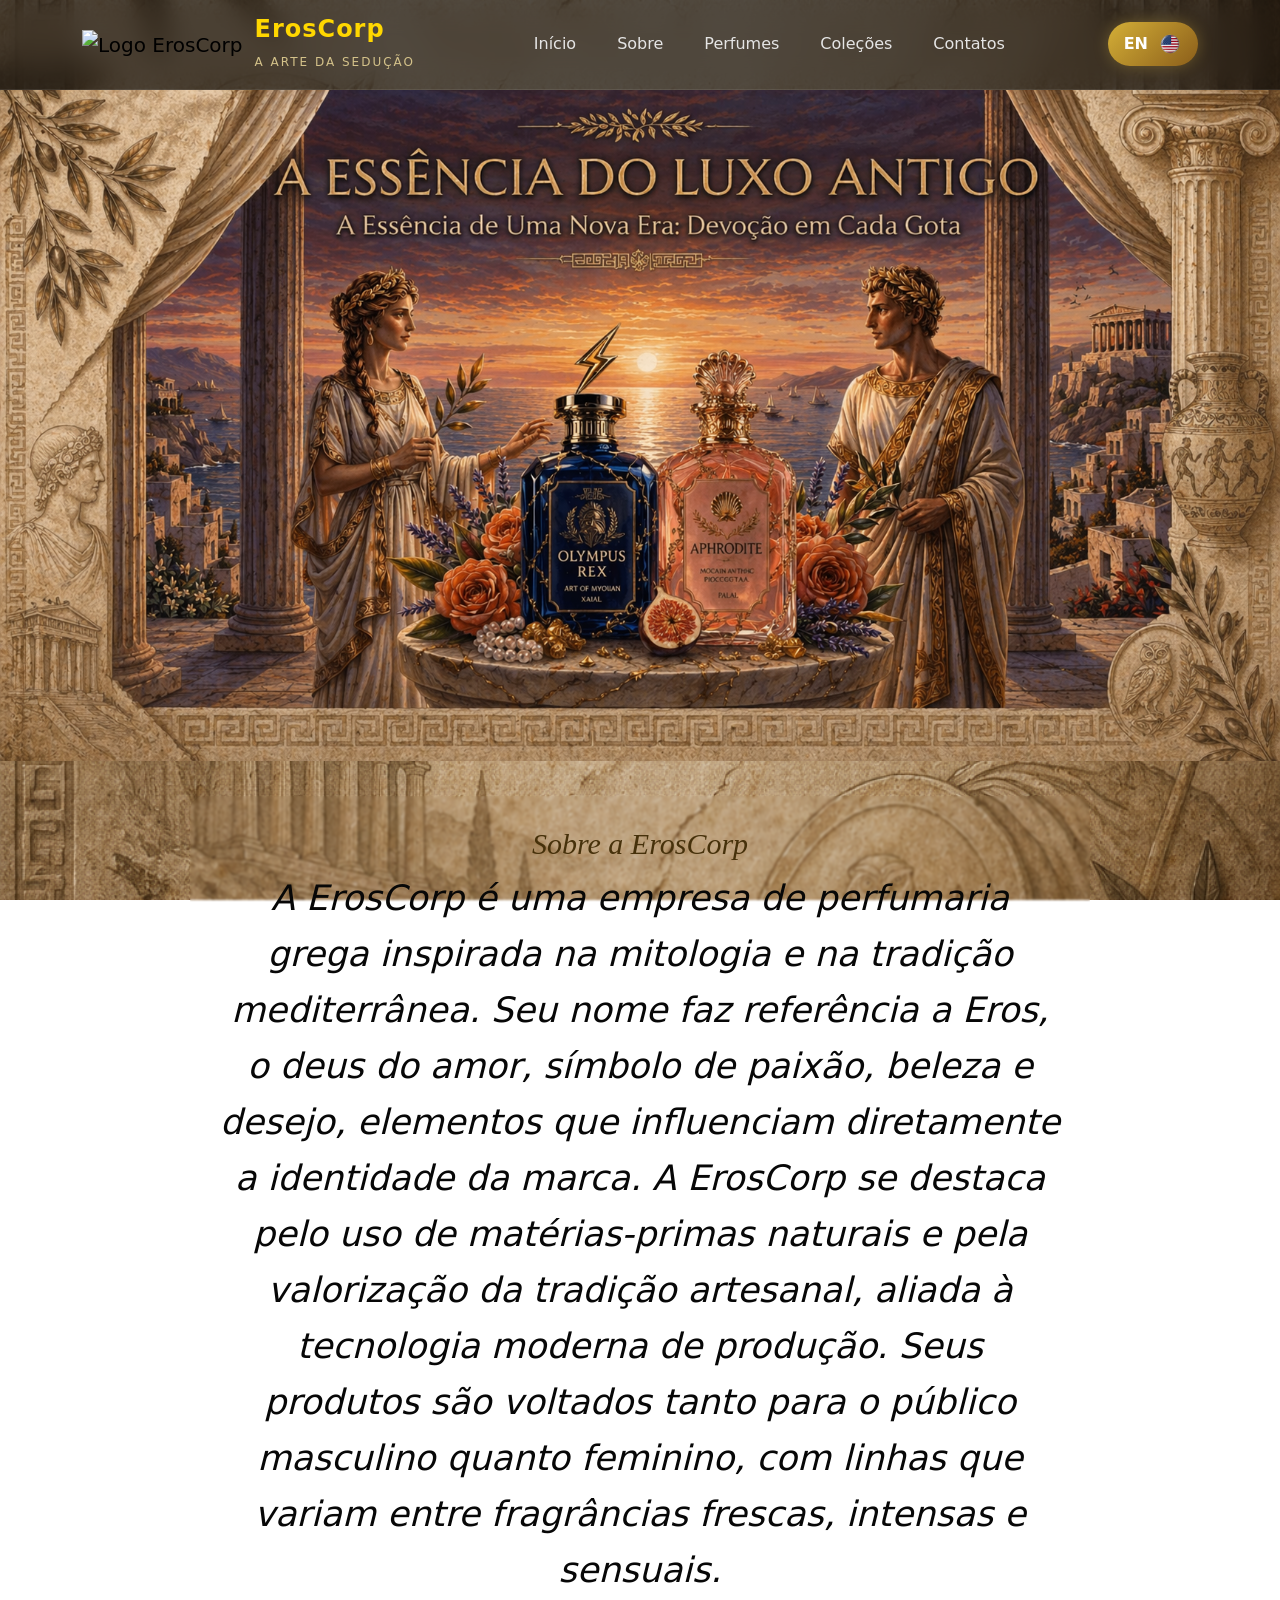
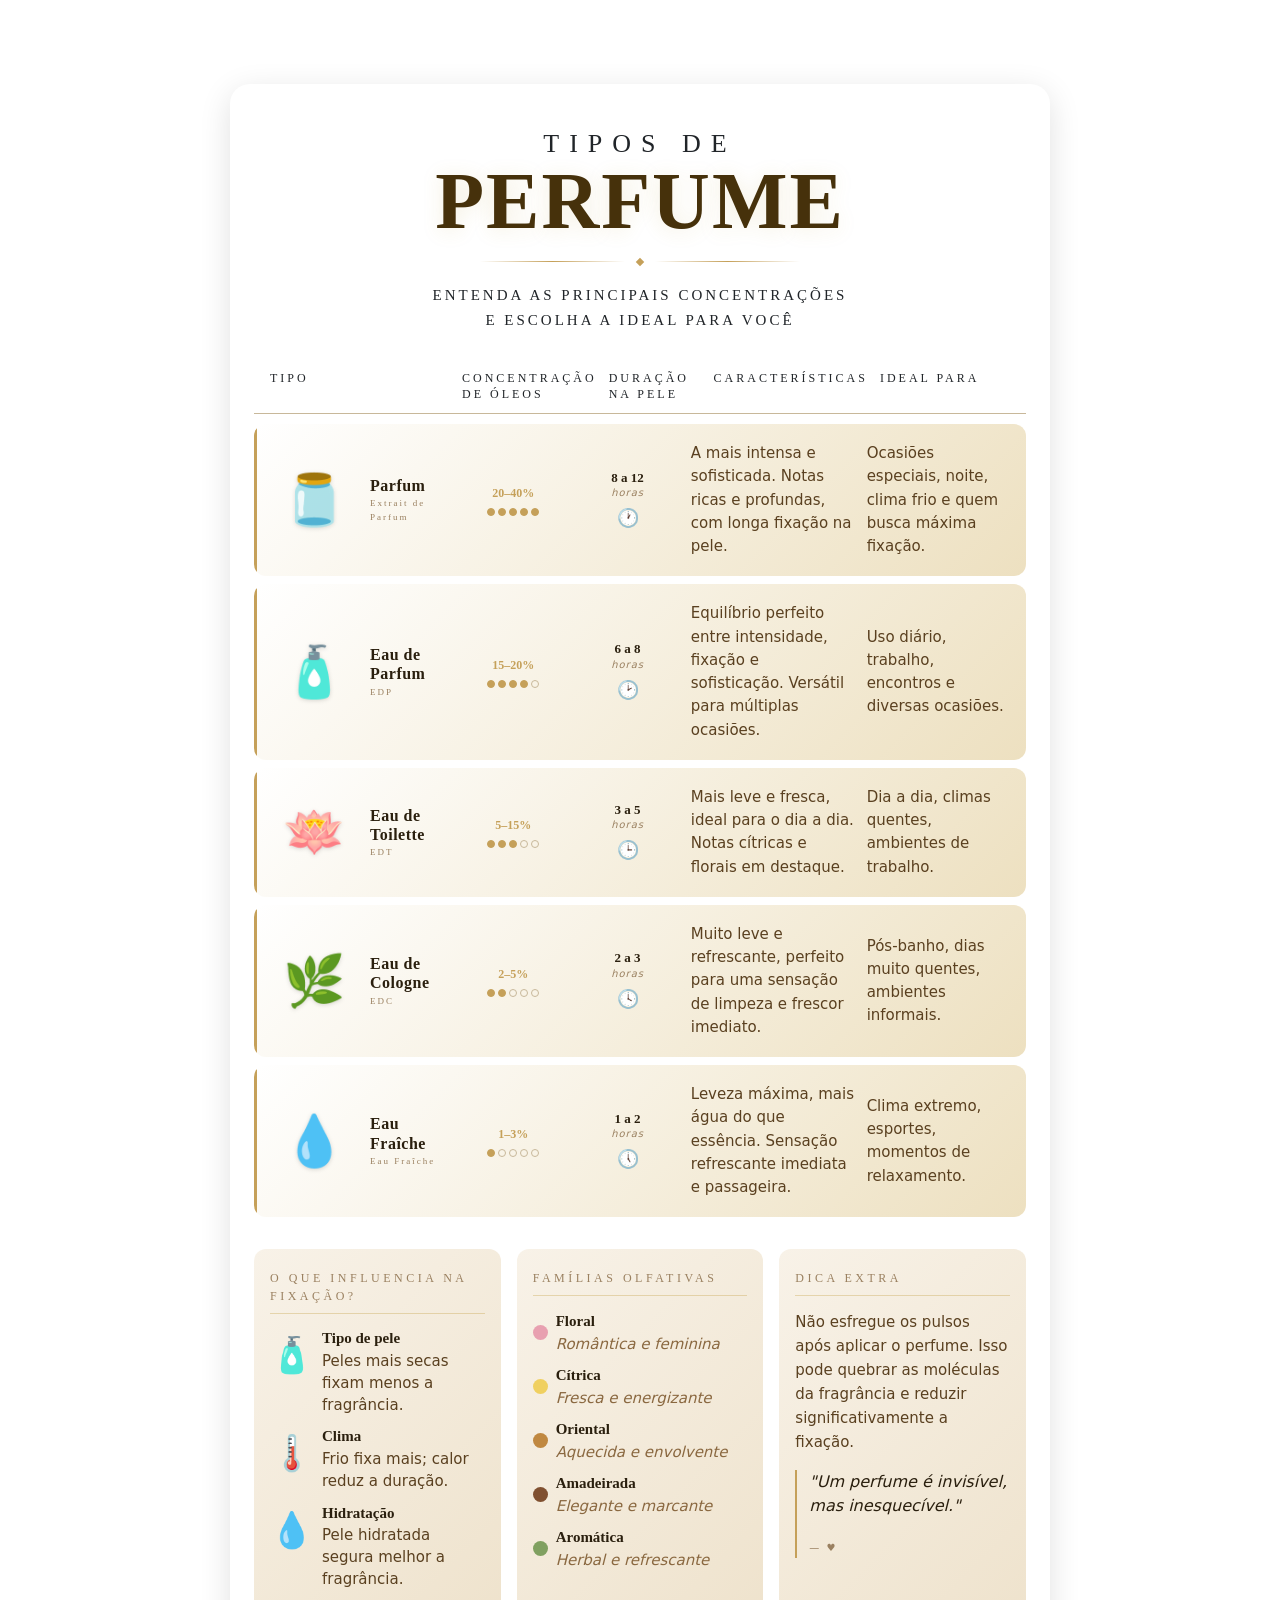
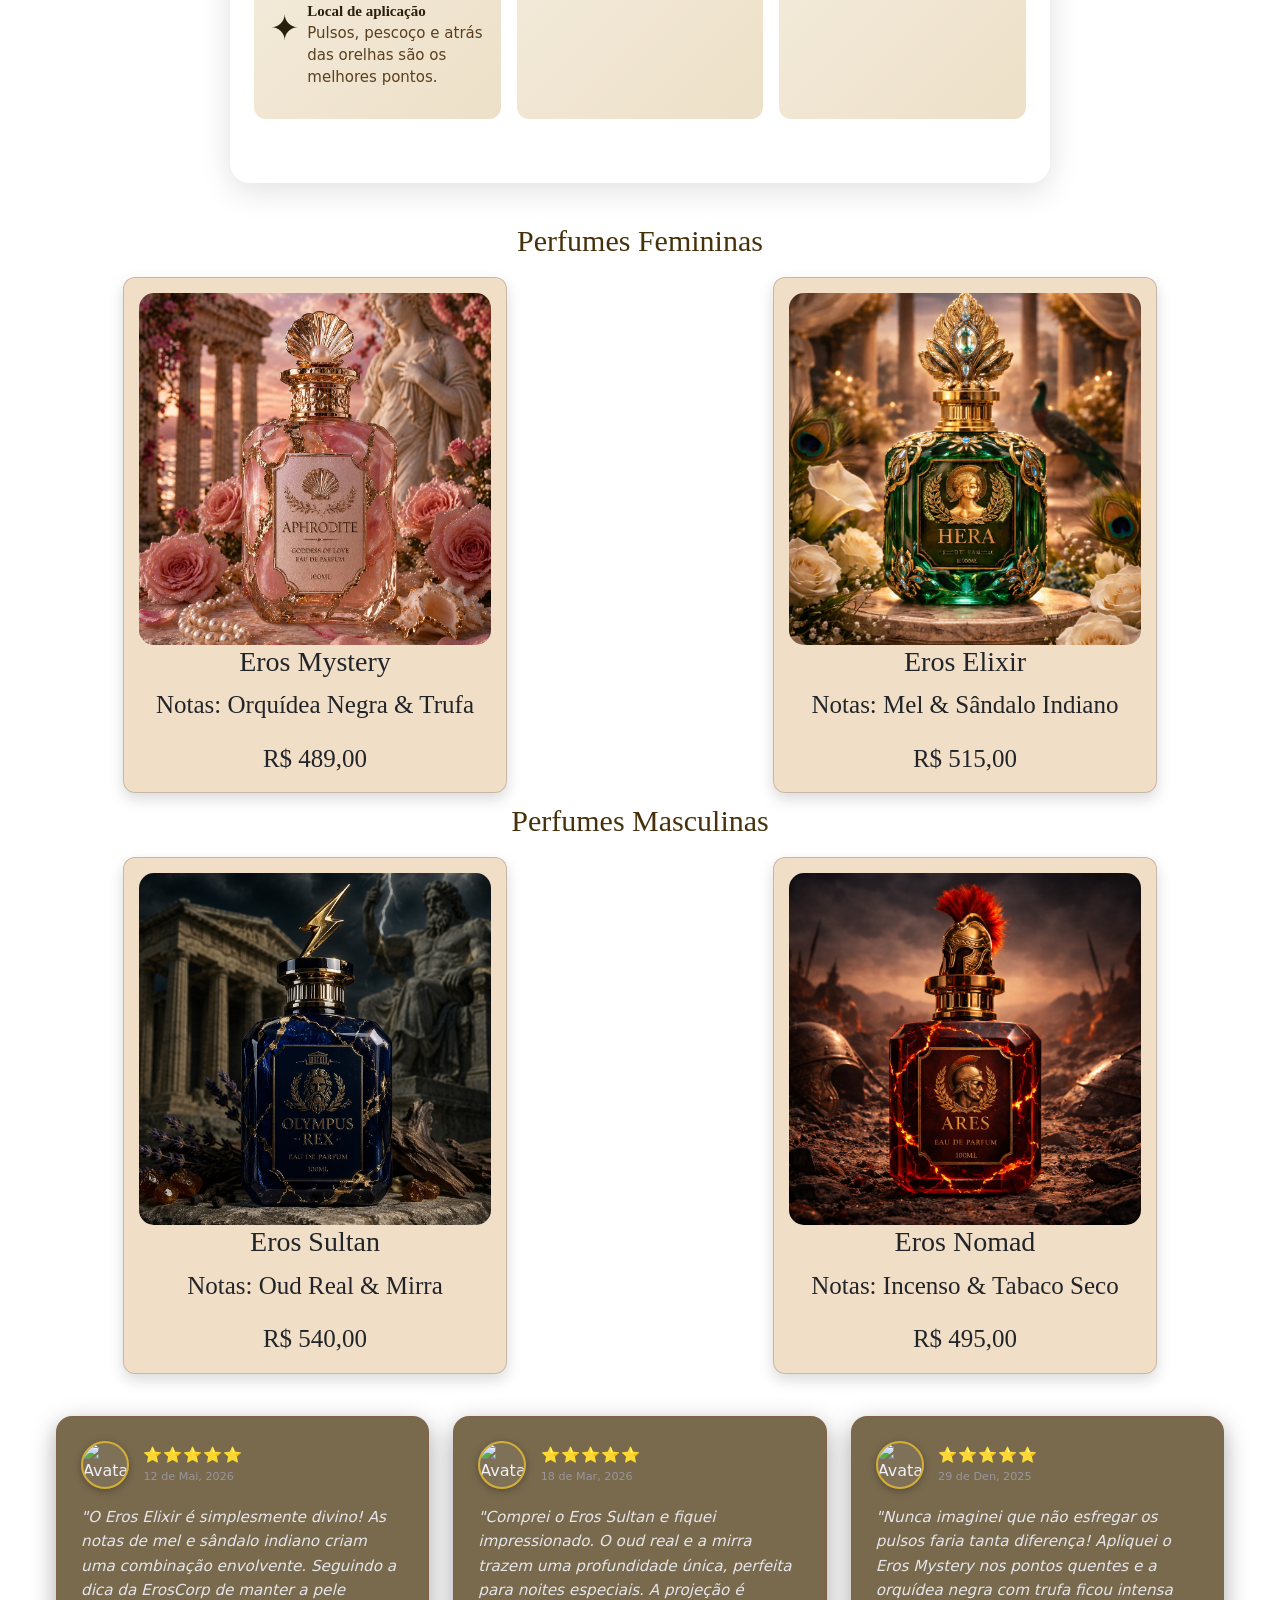
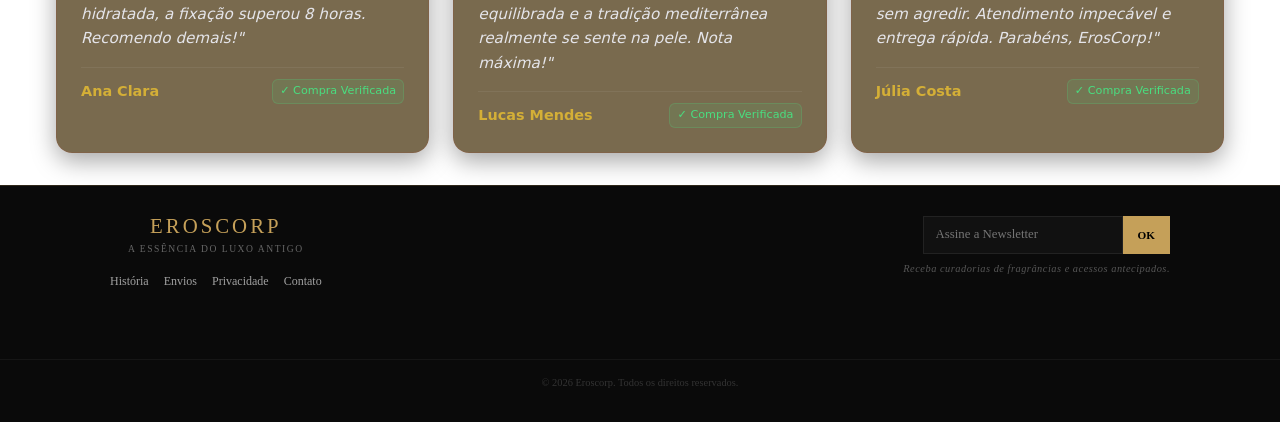
==== index.html @ 98245e4e "Merge branch 'main' of https://github.com/EllysonRPT/EROS" ====
<!DOCTYPE html>
<html lang="pt-br">

<head>
    <meta charset="UTF-8">
    <meta name="viewport" content="width=device-width, initial-scale=1.0">
    <title>ErosCorp | A Arte da Sedução</title>
    <link href="https://cdn.jsdelivr.net/npm/bootstrap@5.3.8/dist/css/bootstrap.min.css" rel="stylesheet" integrity="sha384-sRIl4kxILFvY47J16cr9ZwB07vP4J8+LH7qKQnuqkuIAvNWLzeN8tE5YBujZqJLB" crossorigin="anonymous">

    <link rel="stylesheet" href="style.css">
    <!-- <link href="https://fonts.googleapis.com/css2?family=Cinzel:wght@700&family=Montserrat:wght@300;400;600&display=swap" rel="stylesheet"> -->
</head>

<body>
  <header class="eros-header">
    <nav class="navbar navbar-expand-lg">
        <div class="container">

            <!-- LOGO -->
<a class="navbar-brand logo-area" href="#">
    
    <div class="logo-icon">
        <img src="img/logo.png" alt="Logo ErosCorp">
    </div>

    <div class="logo-text">
        <h1>ErosCorp</h1>
        <span>A Arte da Sedução</span>
    </div>

</a>
            <!-- BOTÃO MOBILE -->
            <button class="navbar-toggler custom-toggler" type="button" data-bs-toggle="collapse"
                data-bs-target="#menuEros">
                <span class="navbar-toggler-icon"></span>
            </button>

            <!-- MENU -->
            <div class="collapse navbar-collapse justify-content-center" id="menuEros">
                <ul class="navbar-nav menu-links">
                    <li class="nav-item">
                        <a class="nav-link" href="#">Início</a>
                    </li>

                    <li class="nav-item">
                      <a href="#sobre"
                       class="nav-link" href="#">Sobre</a>
                    </li>

                    <li class="nav-item">
                      <a href="#produtos"
                       class="nav-link" href="#">Perfumes</a>
                    </li>

                    <li class="nav-item">
                        <a class="nav-link" href="#">Coleções</a>
                    </li>

                    <li class="nav-item">
                       <a href="#contato"
                        class="nav-link" href="#">Contatos</a>
                    </li>
                </ul>
            </div>

            <!-- BOTÃO IDIOMA -->
            <a href="english.html" class="language-btn">
                EN
                <img src="img/botãoEUA.png" alt="English">
            </a>

        </div>
    </nav>
</header>

<div class="banner-topo">
    <img src="img/BannerBR new.png" alt="ErosCorp - Elegância em cada gota">
</div>

<section class="about">
    <h2 id="sobre">Sobre a ErosCorp</h2>

    <p>
        A ErosCorp é uma empresa de perfumaria grega inspirada na mitologia e na tradição mediterrânea.
 Seu nome faz referência a Eros, o deus do amor,
 símbolo de paixão, beleza e desejo, elementos que influenciam diretamente a identidade da marca. A ErosCorp se destaca pelo uso de matérias-primas naturais e pela valorização da tradição artesanal, aliada à tecnologia moderna de produção.
 Seus produtos são voltados tanto para o público masculino quanto feminino,
 com linhas que variam entre fragrâncias frescas, intensas e sensuais.  
 
    </p>
</section>


  <!-- ══════════════════════════════════════════
       INFOGRÁFICA — TIPOS DE PERFUME
  ══════════════════════════════════════════ -->
  <div class="infographic">

    <!-- HEADER -->
    <div class="header">
      <div class="header-eyebrow"></div>
      <h1>Tipos de</h1>
      <h2>Perfume</h2>
      <div class="divider">
        <div class="divider-line"></div>
        <div class="divider-diamond"></div>
        <div class="divider-line"></div>
      </div>
      <div class="header-subtitle">
        Entenda as principais concentrações<br>
        e escolha a ideal para você
      </div>
    </div>

    <!-- CABEÇALHO DA TABELA -->
    <div class="table-header">
      <div class="col-label">Tipo</div>
      <div class="col-label">Concentração<br>de Óleos</div>
      <div class="col-label">Duração<br>na Pele</div>
      <div class="col-label">Características</div>
      <div class="col-label">Ideal Para</div>
    </div>

    <!-- LINHAS DE PERFUME -->
    <div class="perfume-rows">

      <!-- PARFUM -->
      <div class="perfume-row row-parfum">
        <div class="type-cell">
          <div class="bottle-icon">🫙</div>
          <div>
            <div class="type-name">Parfum</div>
            <div class="type-abbr">Extrait de Parfum</div>
          </div>
        </div>
        <div class="concentration-cell">
          <div class="conc-value">20–40%</div>
          <div class="dots">
            <div class="dot filled"></div><div class="dot filled"></div>
            <div class="dot filled"></div><div class="dot filled"></div><div class="dot filled"></div>
          </div>
        </div>
        <div class="duration-cell">
          <div class="duration-value">8 a 12</div>
          <div class="duration-unit">horas</div>
          <div class="clock-icon">🕐</div>
        </div>
        <div class="char-cell">A mais intensa e sofisticada. Notas ricas e profundas, com longa fixação na pele.</div>
        <div class="ideal-cell">Ocasiões especiais, noite, clima frio e quem busca máxima fixação.</div>
      </div>

      <!-- EAU DE PARFUM -->
      <div class="perfume-row row-edp">
        <div class="type-cell">
          <div class="bottle-icon">🧴</div>
          <div>
            <div class="type-name">Eau de<br>Parfum</div>
            <div class="type-abbr">EDP</div>
          </div>
        </div>
        <div class="concentration-cell">
          <div class="conc-value">15–20%</div>
          <div class="dots">
            <div class="dot filled"></div><div class="dot filled"></div>
            <div class="dot filled"></div><div class="dot filled"></div><div class="dot"></div>
          </div>
        </div>
        <div class="duration-cell">
          <div class="duration-value">6 a 8</div>
          <div class="duration-unit">horas</div>
          <div class="clock-icon">🕑</div>
        </div>
        <div class="char-cell">Equilíbrio perfeito entre intensidade, fixação e sofisticação. Versátil para múltiplas ocasiões.</div>
        <div class="ideal-cell">Uso diário, trabalho, encontros e diversas ocasiões.</div>
      </div>

      <!-- EAU DE TOILETTE -->
      <div class="perfume-row row-edt">
        <div class="type-cell">
          <div class="bottle-icon">🪷</div>
          <div>
            <div class="type-name">Eau de<br>Toilette</div>
            <div class="type-abbr">EDT</div>
          </div>
        </div>
        <div class="concentration-cell">
          <div class="conc-value">5–15%</div>
          <div class="dots">
            <div class="dot filled"></div><div class="dot filled"></div>
            <div class="dot filled"></div><div class="dot"></div><div class="dot"></div>
          </div>
        </div>
        <div class="duration-cell">
          <div class="duration-value">3 a 5</div>
          <div class="duration-unit">horas</div>
          <div class="clock-icon">🕒</div>
        </div>
        <div class="char-cell">Mais leve e fresca, ideal para o dia a dia. Notas cítricas e florais em destaque.</div>
        <div class="ideal-cell">Dia a dia, climas quentes, ambientes de trabalho.</div>
      </div>

      <!-- EAU DE COLOGNE -->
      <div class="perfume-row row-edc">
        <div class="type-cell">
          <div class="bottle-icon">🌿</div>
          <div>
            <div class="type-name">Eau de<br>Cologne</div>
            <div class="type-abbr">EDC</div>
          </div>
        </div>
        <div class="concentration-cell">
          <div class="conc-value">2–5%</div>
          <div class="dots">
            <div class="dot filled"></div><div class="dot filled"></div>
            <div class="dot"></div><div class="dot"></div><div class="dot"></div>
          </div>
        </div>
        <div class="duration-cell">
          <div class="duration-value">2 a 3</div>
          <div class="duration-unit">horas</div>
          <div class="clock-icon">🕓</div>
        </div>
        <div class="char-cell">Muito leve e refrescante, perfeito para uma sensação de limpeza e frescor imediato.</div>
        <div class="ideal-cell">Pós-banho, dias muito quentes, ambientes informais.</div>
      </div>

      <!-- EAU FRAÎCHE -->
      <div class="perfume-row row-fraiche">
        <div class="type-cell">
          <div class="bottle-icon">💧</div>
          <div>
            <div class="type-name">Eau<br>Fraîche</div>
            <div class="type-abbr">Eau Fraîche</div>
          </div>
        </div>
        <div class="concentration-cell">
          <div class="conc-value">1–3%</div>
          <div class="dots">
            <div class="dot filled"></div><div class="dot"></div>
            <div class="dot"></div><div class="dot"></div><div class="dot"></div>
          </div>
        </div>
        <div class="duration-cell">
          <div class="duration-value">1 a 2</div>
          <div class="duration-unit">horas</div>
          <div class="clock-icon">🕔</div>
        </div>
        <div class="char-cell">Leveza máxima, mais água do que essência. Sensação refrescante imediata e passageira.</div>
        <div class="ideal-cell">Clima extremo, esportes, momentos de relaxamento.</div>
      </div>

    </div><!-- /perfume-rows -->

    <!-- CARDS INFERIORES -->
    <div class="bottom-grid">

      <!-- Fixação -->
      <div class="bottom-card card-fixacao">
        <div class="card-title">O que influencia na fixação?</div>
        <div class="fixacao-item">
          <div class="fix-icon">🧴</div>
          <div class="fix-text"><span class="fix-label">Tipo de pele</span>Peles mais secas fixam menos a fragrância.</div>
        </div>
        <div class="fixacao-item">
          <div class="fix-icon">🌡️</div>
          <div class="fix-text"><span class="fix-label">Clima</span>Frio fixa mais; calor reduz a duração.</div>
        </div>
        <div class="fixacao-item">
          <div class="fix-icon">💧</div>
          <div class="fix-text"><span class="fix-label">Hidratação</span>Pele hidratada segura melhor a fragrância.</div>
        </div>
        <div class="fixacao-item">
          <div class="fix-icon">✦</div>
          <div class="fix-text"><span class="fix-label">Local de aplicação</span>Pulsos, pescoço e atrás das orelhas são os melhores pontos.</div>
        </div>
      </div>

      <!-- Famílias Olfativas -->
      <div class="bottom-card card-olfativas">
        <div class="card-title">Famílias Olfativas</div>
        <div class="olfativa-item">
          <div class="olf-dot" style="background:#e8a0b0"></div>
          <div><div class="olf-name">Floral</div><div class="olf-desc">Romântica e feminina</div></div>
        </div>
        <div class="olfativa-item">
          <div class="olf-dot" style="background:#f0d060"></div>
          <div><div class="olf-name">Cítrica</div><div class="olf-desc">Fresca e energizante</div></div>
        </div>
        <div class="olfativa-item">
          <div class="olf-dot" style="background:#c08840"></div>
          <div><div class="olf-name">Oriental</div><div class="olf-desc">Aquecida e envolvente</div></div>
        </div>
        <div class="olfativa-item">
          <div class="olf-dot" style="background:#805030"></div>
          <div><div class="olf-name">Amadeirada</div><div class="olf-desc">Elegante e marcante</div></div>
        </div>
        <div class="olfativa-item">
          <div class="olf-dot" style="background:#80a060"></div>
          <div><div class="olf-name">Aromática</div><div class="olf-desc">Herbal e refrescante</div></div>
        </div>
      </div>

      <!-- Dica Extra -->
      <div class="bottom-card card-dica">
        <div class="card-title">Dica Extra</div>
        <div class="dica-text">
          Não esfregue os pulsos após aplicar o perfume. Isso pode quebrar as moléculas da fragrância e reduzir significativamente a fixação.
        </div>
        <div class="dica-quote">
          <p>"Um perfume é invisível, mas inesquecível."</p>
          <small>— ♥</small>
        </div>
      </div>
  <section id="produtos">

    </div><!-- /bottom-grid -->

  </div><!-- /infographic -->
 
  
<section class="catalog female-section">
    <h2 class="title">Perfumes Femininas</h2>
    <div class="grid">
        <div class="card">
            <img src="img/afrodite.jpg" alt="Eros Mystery">
            <div class="card-info">
                <h3>Eros Mystery</h3>
                <p>Notas: Orquídea Negra & Trufa</p>
                <span class="price">R$ 489,00</span>
            </div>
        </div>
        <div class="card">
            <img src="img/hera.jpg" alt="Eros Elixir">
            <div class="card-info">
                <h3>Eros Elixir</h3>
                <p>Notas: Mel & Sândalo Indiano</p>
                <span class="price">R$ 515,00</span>
            </div>
        </div>
    </div>
</section>

<section class="catalog male-section">
    <h2 class="title">Perfumes Masculinas</h2>
    <div class="grid">
        <div class="card">
            <img src="img/zeus.jpg" alt="Eros Sultan">
            <div class="card-info">
                <h3>Eros Sultan</h3>
                <p>Notas: Oud Real & Mirra</p>
                <span class="price">R$ 540,00</span>
            </div>
        </div>
        <div class="card">
            <img src="img/ares.jpg" alt="Eros Nomad">
            <div class="card-info">
                <h3>Eros Nomad</h3>
                <p>Notas: Incenso & Tabaco Seco</p>
                <span class="price">R$ 495,00</span>
            </div>
        </div>
    </div>
</section> 

<div class="eros-reviews-container">
  
  <!-- Card 1 -->
  <article class="eros-review-card">
    <div class="eros-card-top">
      <div class="eros-avatar">
        <img src="https://i.pravatar.cc/150?img=5" alt="Avatar Ana" class="eros-avatar-img">
      </div>
      <div class="eros-rating-date">
        <span class="eros-stars">⭐⭐⭐⭐⭐</span>
        <span class="eros-date">12 de Mai, 2026</span>
      </div>
    </div>
    <p class="eros-comment">"O Eros Elixir é simplesmente divino! As notas de mel e sândalo indiano criam uma combinação envolvente. Seguindo a dica da ErosCorp de manter a pele hidratada, a fixação superou 8 horas. Recomendo demais!"</p>
    <div class="eros-card-bottom">
      <span class="eros-author">Ana Clara</span>
      <span class="eros-verified">✓ Compra Verificada</span>
    </div>
  </article>

  <!-- Card 2 -->
  <article class="eros-review-card">
    <div class="eros-card-top">
      <div class="eros-avatar">
        <img src="https://i.pravatar.cc/150?img=11" alt="Avatar Lucas" class="eros-avatar-img">
      </div>
      <div class="eros-rating-date">
        <span class="eros-stars">⭐⭐⭐⭐⭐</span>
        <span class="eros-date">18 de Mar, 2026</span>
      </div>
    </div>
    <p class="eros-comment">"Comprei o Eros Sultan e fiquei impressionado. O oud real e a mirra trazem uma profundidade única, perfeita para noites especiais. A projeção é equilibrada e a tradição mediterrânea realmente se sente na pele. Nota máxima!"</p>
    <div class="eros-card-bottom">
      <span class="eros-author">Lucas Mendes</span>
      <span class="eros-verified">✓ Compra Verificada</span>
    </div>
  </article>

  <!-- Card 3 -->
  <article class="eros-review-card">
    <div class="eros-card-top">
      <div class="eros-avatar">
        <img src="https://i.pravatar.cc/150?img=9" alt="Avatar Júlia" class="eros-avatar-img">
      </div>
      <div class="eros-rating-date">
        <span class="eros-stars">⭐⭐⭐⭐⭐</span>
        <span class="eros-date">29 de Den, 2025</span>
      </div>
    </div>
    <p class="eros-comment">"Nunca imaginei que não esfregar os pulsos faria tanta diferença! Apliquei o Eros Mystery nos pontos quentes e a orquídea negra com trufa ficou intensa sem agredir. Atendimento impecável e entrega rápida. Parabéns, ErosCorp!"</p>
    <div class="eros-card-bottom">
      <span class="eros-author">Júlia Costa</span>
      <span class="eros-verified">✓ Compra Verificada</span>
    </div>
  </article>

</div>

<footer class="footer">
    <div class="footer-container">
        <!-- Lado Esquerdo: Marca e Suporte Compactos -->
        <div class="footer-left">
            <div class="brand-section">
                <h2 class="footer-logo">EROSCORP</h2>
                <p class="footer-slogan">A ESSÊNCIA DO LUXO ANTIGO</p>
            </div>

            <nav class="support-nav">
                <a href="#">História</a>
                <a href="#">Envios</a>
                <a href="#">Privacidade</a>
                <a href="#">Contato</a>
            </nav>
        </div>

        <!-- Lado Direito: Newsletter com Mini Explicação -->
        <div class="footer-right">
            <form class="newsletter-form">
                <input type="email" placeholder="Assine a Newsletter" required>
                <button type="submit">OK</button>
            </form>
            <p class="newsletter-tip">Receba curadorias de fragrâncias e acessos antecipados.</p>
            
            <div class="social-links">
                <a href="#"><i class="fab fa-instagram"></i></a>
                <a href="#"><i class="fab fa-facebook-f"></i></a>
            </div>
        </div>
    </div>
    
    <div class="footer-bottom">
        <p>&copy; 2026 Eroscorp. Todos os direitos reservados.</p>
    </div>
</footer>
<!-- <scipt src="https://cdn.jsdelivr.net/npm/bootstrap@5.3.8/dist/js/bootstrap.bundle.min.js" integrity="sha384-FKyoEForCGlyvwx9Hj09JcYn3nv7wiPVlz7YYwJrWVcXK/BmnVDxM+D2scQbITxI" crossorigin="anonymous"></script> -->
  <section id="contato">
</body>
</html>
---- style.css ----
body { 
    background-image: url("img/Back groud.png");
    background-size: cover;
    background-position: center;
    background-attachment: fixed;
    margin: 0;
    min-height: 100vh;
}
/* =========================
   HEADER EROSCORP
========================= */

.eros-header {
    position: fixed;
    top: 0;
    width: 100%;
    z-index: 999;
    backdrop-filter: blur(14px);
    background: rgba(10, 10, 10, 0.65);
    border-bottom: 1px solid rgba(255,255,255,0.08);
}

.navbar {
    padding: 10px 0;
}

.logo-area {
    display: flex;
    align-items: center;
    gap: 12px;
    text-decoration: none;
}


.logo-text h1 {
    margin: 0;
    font-size: 1.5rem;
    color: #f5f5f5;
    font-weight: 700;
    letter-spacing: 1px;
}

.logo-text span {
    font-size: 0.75rem;
    color: #faf9f5;
    letter-spacing: 2px;
    text-transform: uppercase;
}

.menu-links {
    gap: 25px;
}

.menu-links .nav-link {
    color: #e5e5e5;
    font-weight: 500;
    transition: 0.3s;
    position: relative;
}

.menu-links .nav-link::after {
    content: "";
    position: absolute;
    left: 0;
    bottom: -6px;
    width: 0%;
    height: 2px;
    background: #d4af37;
    transition: 0.3s;
}

.menu-links .nav-link:hover {
    color: #f0db67;
}

.menu-links .nav-link:hover::after {
    width: 100%;
}

.language-btn {
    display: flex;
    align-items: center;
    gap: 10px;
    padding: 10px 16px;
    border-radius: 50px;
    text-decoration: none;
    color: white;
    background: linear-gradient(135deg, #d4af37, #8b5e1a);
    font-weight: 600;
    transition: 0.3s;
    box-shadow: 0 0 15px rgba(212,175,55,0.3);
}

.language-btn img {
    width: 24px;
    height: 24px;
    object-fit: cover;
    border-radius: 50%;
}

.language-btn:hover {
    transform: translateY(-2px);
    box-shadow: 0 0 25px rgba(212,175,55,0.5);
}

/* MENU MOBILE */

.custom-toggler {
    border: none;
    box-shadow: none !important;
}

.navbar-toggler-icon {
    filter: invert(1);
}

/* ESPAÇO POR HEADER FIXO */

body {
    padding-top: 100px;
}

/* RESPONSIVO */

@media (max-width: 991px) {

    .menu-links {
        margin-top: 25px;
        text-align: center;
        gap: 10px;
    }

    .language-btn {
        margin-top: 20px;
        justify-content: center;
    }

    .navbar-collapse {
        padding-bottom: 20px;
    }
}
/* Estilo para a imagem de banner se adaptar à tela */
.banner-topo {
    width: 100%;
    overflow: hidden;
    position: relative;
  top: -10px;
}

.banner-topo img {
    width: 100%;
    height: auto;
    display: block; /* Tira espacamento fantasma embaixo da imagem */
}

.about {
     font-style: italic;
    color: rgb(7, 7, 7);
    font-size: 35px;
    text-align: center; 
    padding: 20px;
    margin: 25px auto;
    line-height: 1.6;
    max-width: 900px;
    /*background: rgba(255, 255, 255, 0.2); transparência */
    backdrop-filter: blur(1px);         /* efeito fosco */
    -webkit-backdrop-filter: blur(10px); /* compatibilidade */

    border-radius: 15px;
    padding: 30px;
}

.about p {
    /*margin-bottom: 15px;*/
}


h2 {
    font-family: 'Cinzel', serif;
    color: rgb(70, 49, 11);
    font-size: 30px;
    text-align: center;
}

.card {
    font-family: Cambria, serif;
    font-size: 25px;
    text-align: center;
    margin: 10px auto;
    align-items: center;
    padding: 15px;
    width: 30%;
     background: rgba(239, 215, 187, 0.822);
    box-shadow: 0 6px 15px rgba(0,0,0,0.15);
    border-radius: 12px;
    display: flex;
    flex-direction: column;
    transition: 0.5s; 
    backdrop-filter: blur(1px);
    
    
}

.card:hover {
    transform: scale(1.05);
}

.card img {
     width: 100%;
    aspect-ratio: 2 / 2; 
    object-fit: cover;  
    border-radius: 15px;
}

.grid {
    display: flex;
    justify-content: center;
    gap: 20px;
}

footer {
    text-align: center;
    padding: 20px; 
    font-size: 30px;
    color: rgb(0, 0, 0);
}

footer a {
    color: rgb(0, 0, 0);
    text-decoration: none;
}

/* =============================================
   INFOGRÁFICA — Tipos de Perfume
   ============================================= */


/* ── Variáveis ── */
:root {
  --gold:       #b8922a;
  --gold-light: #d4a94a;
  --gold-pale:  #f0e0b0;
  --cream:      #f5ede0;
  --cream-dark: #ede0cc;
  --stone:      #c8b89a;
  --stone-dark: #9a8060;
  --text-dark:  #2a1f0e;
  --text-mid:   #5a4020;
  --text-light: #8a6840;
}

.infographic {
  max-width: 820px;
  margin: 40px auto;
  padding: 40px 24px 48px;
  background: #d4a94a(255, 255, 255, 0.72);
  backdrop-filter: blur(0,5px);
  -webkit-backdrop-filter: blur(8px);
  border-radius: 20px;
  box-shadow: 0 8px 32px rgba(0, 0, 0, 0.12);
}

/* ── Header da infográfica ── */
.header {
  text-align: center;
  margin-bottom: 36px;
}

.header-eyebrow {
  font-family: 'Cinzel', serif;
  font-size: 10px;
  letter-spacing: 6px;
  color: black(--stone-dark);
  text-transform: uppercase;
  margin-bottom: 6px;
}

/* Sobrescreve o h1/h2 global apenas dentro de .infographic */
.infographic h1 {
  font-family: 'Cinzel', serif;
  font-size: clamp(18px, 5vw, 26px);
  font-weight: 400;
  letter-spacing: 10px;
  color: black(--text-dark);
  text-transform: uppercase;
  line-height: 1.1;
  margin-bottom: 2px;
}

.infographic h2 {
  font-family: 'Cinzel', serif;
  font-size: clamp(42px, 12vw, 80px);
  font-weight: 900;
  letter-spacing: 2px;
  color: black(--gold);
  text-transform: uppercase;
  line-height: 1;
  margin-bottom: 16px;
  text-shadow: 0 2px 20px rgba(184, 146, 42, 0.15);
}

.header-subtitle {
  font-family: 'Cinzel', serif;
  font-size: clamp(15px, 2vw, 11px);
  letter-spacing: 3px;
  color: black(--stone-dark);
  text-transform: uppercase;
  line-height: 1.7;
}

/* ── Divisor ── */
.divider {
  display: flex;
  align-items: center;
  gap: 12px;
  margin: 18px auto;
  max-width: 320px;
}

.divider-line {
  flex: 1;
  height: 1px;
  background: linear-gradient(90deg, transparent, var(--gold), transparent);
}

.divider-diamond {
  width: 6px;
  height: 6px;
  background: var(--gold);
  transform: rotate(45deg);
}

/* ── Cabeçalho da tabela ── */
.table-header {
  display: grid;
  grid-template-columns: 180px 1fr 1fr 1.6fr 1.4fr;
  gap: 0 12px;
  padding: 0 16px 10px 16px;
  border-bottom: 1.5px solid var(--stone);
  margin-bottom: 10px;
}

.col-label {
  font-family: 'Cinzel', serif;
  font-size: 12px;
  letter-spacing: 3px;
  color: red(--stone-dark);
  text-transform: uppercase;
  line-height: 1.4;
}

/* ── Linhas de perfume ── */
.perfume-rows {
  display: flex;
  flex-direction: column;
  gap: 8px;
  margin-bottom: 32px;
}

.perfume-row {
  display: grid;
  grid-template-columns: 180px 1fr 1fr 1.6fr 1.4fr;
  gap: 0 12px;
  align-items: center;
  padding: 18px 16px;
  border-radius: 12px;
  transition: transform 0.2s;
  position: relative;
  overflow: hidden;
}

.perfume-row::before {
  content: '';
  position: absolute;
  left: 0; top: 0; bottom: 0;
  width: 3px;
  border-radius: 12px 0 0 12px;
}

.perfume-row:hover {
  transform: translateX(3px);
}

/* Cores por linha */
.row-parfum          { background: linear-gradient(135deg, #ffffff 0%, #ede0c0 100%); }
.row-parfum::before  { background: var(--gold); }
.row-edp             { background: linear-gradient(135deg, #ffffff 0%, #ede0c0 100%); }
.row-edp::before     { background: var(--gold); }
.row-edt             { background: linear-gradient(135deg, #ffffff 0%, #ede0c0 100%); }
.row-edt::before     { background: var(--gold); }
.row-edc             { background: linear-gradient(135deg, #ffffff 0%, #ede0c0 100%); }
.row-edc::before     { background: var(--gold); }
.row-fraiche         { background: linear-gradient(135deg, #ffffff 0%, #ede0c0 100%); } 
.row-fraiche::before { background: var(--gold); }

/* ── Célula de tipo ── */
.type-cell {
  display: flex;
  align-items: center;
  gap: 12px;
}

.bottle-icon {
  font-size: 50px;
  flex-shrink: 0;
  width: 88px;
  text-align: center;
  line-height: 1;
  filter: drop-shadow(0 1px 2px rgba(0, 0, 0, 0.15));
}

.type-name {
  font-family: 'Cinzel', serif;
  font-size: clamp(12px, 2.5vw, 16px);
  font-weight: 700;
  color: var(--text-dark);
  line-height: 1.2;
  letter-spacing: 0.5px;
}

.type-abbr {
  font-family: 'Cinzel', serif;
  font-size: 9px;
  color: var(--stone-dark);
  letter-spacing: 2px;
  margin-top: 2px;
}

/* ── Concentração ── */
.concentration-cell {
  text-align: center;
}

.conc-value {
  font-family: 'Cinzel', serif;
  font-size: 12px;
  font-weight: 600;
  color: var(--gold);
  margin-bottom: 6px;
}

.dots {
  display: flex;
  gap: 3px;
  justify-content: center;
}

.dot {
  width: 8px;
  height: 8px;
  border-radius: 50%;
  border: 1.5px solid var(--stone);
}

.dot.filled {
  background: var(--gold);
  border-color: var(--gold);
}

/* ── Duração ── */
.duration-cell {
  text-align: center;
}

.duration-value {
  font-family: 'Cinzel', serif;
  font-size: 13px;
  font-weight: 700;
  color: var(--text-dark);
  line-height: 1.2;
}

.duration-unit {
  font-size: 10px;
  color: var(--stone-dark);
  font-style: italic;
  letter-spacing: 1px;
}

.clock-icon {
  font-size: 18px;
  margin-top: 4px;
}

/* ── Características e Ideal ── */
.char-cell,
.ideal-cell {
  font-size: 15px;
  line-height: 1.55;
  color: var(--text-mid);
}

/* ── Cards inferiores ── */
.bottom-grid {
  display: grid;
  grid-template-columns: 1fr 1fr 1fr;
  gap: 16px;
}

.bottom-card {
  border-radius: 12px;
  padding: 20px 16px;
}

.card-fixacao   { background: linear-gradient(135deg, #f8f2e8, #ede0c8); }
.card-olfativas { background: linear-gradient(135deg, #f8f2e8, #ede0c8); }
.card-dica      { background: linear-gradient(135deg, #f8f2e8, #ede0c8); }

.card-title {
  font-family: 'Cinzel', serif;
  font-size: 12px;
  letter-spacing: 3.5px;
  color: var(--stone-dark);
  text-transform: uppercase;
  margin-bottom: 14px;
  padding-bottom: 8px;
  border-bottom: 1px solid rgba(184, 146, 42, 0.3);
}

/* Fixação */
.fixacao-item {
  display: flex;
  align-items: flex-start;
  gap: 8px;
  margin-bottom: 10px;
}

.fix-icon {
  font-size: 35px;
  flex-shrink: 0;
  margin-top: 1px; 
  color: var(--text-dark);
}

.fix-text {
  font-size: 15px;
  line-height: 1.45;
  color: var(--text-mid); 
}

.fix-label {
  font-family: 'Cinzel', serif;
  font-size: 15px;
  font-weight: 600;
  color: var(--text-dark);
  display: block;
  margin-bottom: 1px;
}

/* Famílias olfativas */
.olfativa-item {
  display: flex;
  align-items: center;
  gap: 8px;
  margin-bottom: 9px; 
}

.olf-dot {
  width: 15px;
  height: 15px;
  border-radius: 50%;
  flex-shrink: 0;
}

.olf-name {
  font-family: 'Cinzel', serif;
  font-size: 15px;
  font-weight: 600;
  color: var(--text-dark);
}

.olf-desc {
  font-size: 15px;
  color: var(--text-light);
  font-style: italic;
}

/* Dica extra */
.dica-text {
  font-size: 15px;
  line-height: 1.6;
  color: var(--text-mid);
  margin-bottom: 16px;
}

.dica-quote {
  border-left: 2.5px solid var(--gold);
  padding-left: 12px;
  margin-top: 14px;
}

.dica-quote p {
  font-style: italic;
  font-size: 16px;
  color: var(--text-dark);
  line-height: 1.5;
}

.dica-quote small {
  font-size: 10px;
  color: var(--stone-dark);
  letter-spacing: 2px;
}

/* ── Responsivo ── */
@media (max-width: 600px) {
  .table-header {
    grid-template-columns: 130px 1fr 1fr;
  }
  .table-header .col-label:nth-child(n+4) {
    display: none;
  }
  .perfume-row {
    grid-template-columns: 130px 1fr 1fr;
  }
  .perfume-row .char-cell,
  .perfume-row .ideal-cell {
    display: none;
  }
  .bottom-grid {
    grid-template-columns: 1fr;
  }
  .type-name {
    font-size: 13px;
  } 
} 
.logo-area{
    display: flex;
    align-items: center;
    gap: 12px;
    text-decoration: none;
}

.logo-icon img{
    width: 120px;
    height: 80px;
    object-fit: contain;
}

.logo-text h1{
    margin: 0;
    font-size: 24px;
    color: gold;
}

.logo-text span{
    font-size: 12px;
    color: #d4c28a;
} 

/* Container Grid Responsivo */
.eros-reviews-container {
  display: grid;
  grid-template-columns: repeat(auto-fit, minmax(300px, 1fr));
  gap: 1.5rem;
  max-width: 1200px;
  margin: 2rem auto;
  padding: 0 1rem;
}

/* Card Base (Glassmorphism) */
.eros-review-card {
  --glass-bg: rgba(70, 49, 11, 0.721);
  --glass-border: rgba(212, 35, 35, 0.08);
  --glass-hover: rgba(255, 255, 255, 0.07);
  --gold: #d4af37;
  --text-main: #f0f0f5;
  --text-muted: #a0a0b0;
  --verified-green: #4ade80;

  background: var(--glass-bg);
  backdrop-filter: blur(14px);
  -webkit-backdrop-filter: blur(14px);
  border: 1px solid var(--glass-border);
  border-radius: 16px;
  padding: 1.5rem;
  color: var(--text-main);
  font-family: system-ui, -apple-system, sans-serif;
  box-shadow: 0 8px 24px rgba(0, 0, 0, 0.35);
  transition: all 0.3s cubic-bezier(0.25, 0.8, 0.25, 1);
}

.eros-review-card:hover {
  background: var(--glass-hover);
  transform: translateY(-4px);
  box-shadow: 0 12px 32px rgba(212, 175, 55, 0.12);
  border-color: rgba(212, 175, 55, 0.25);
}

/* Topo do Card (Avatar + Info) */
.eros-card-top {
  display: flex;
  align-items: center;
  gap: 0.9rem;
  margin-bottom: 1rem;
}

.eros-avatar {
  width: 48px;
  height: 48px;
  border-radius: 50%;
  border: 2px solid var(--gold);
  overflow: hidden;
  flex-shrink: 0;
  background: rgba(255, 255, 255, 0.05);
  box-shadow: 0 2px 8px rgba(0, 0, 0, 0.3);
}

.eros-avatar-img {
  width: 100%;
  height: 100%;
  object-fit: cover;
  display: block;
}

.eros-rating-date {
  display: flex;
  flex-direction: column;
  gap: 0.15rem;
}

.eros-stars {
  color: var(--gold);
  font-size: 0.95rem;
  letter-spacing: 1px;
}

.eros-date {
  font-size: 0.7rem;
  color: var(--text-muted);
  opacity: 0.8;
}

/* Comentário */
.eros-comment {
  font-size: 0.95rem;
  line-height: 1.6;
  margin-bottom: 1rem;
  font-style: italic;
  color: #e5e5ea;
}

/* Rodapé do Card */
.eros-card-bottom {
  display: flex;
  justify-content: space-between;
  align-items: center;
  border-top: 1px solid rgba(255, 255, 255, 0.06);
  padding-top: 0.7rem;
}

.eros-author {
  font-weight: 600;
  color: var(--gold);
  font-size: 0.9rem;
}

.eros-verified {
  font-size: 0.7rem;
  color: var(--verified-green);
  background: rgba(74, 222, 128, 0.1);
  padding: 0.2rem 0.45rem;
  border-radius: 6px;
  border: 1px solid rgba(74, 222, 128, 0.2);
  font-weight: 500;
}

/* Responsividade */
@media (max-width: 768px) {
  .eros-reviews-container { grid-template-columns: 1fr; gap: 1.2rem; }
  .eros-review-card { padding: 1.2rem; }
  .eros-avatar { width: 42px; height: 42px; }
}
:root {
    --gold: #c5a059;
    --dark-bg: #0a0a0a;
}

.footer {
    background-color: var(--dark-bg);
    color: #fff;
    padding: 30px 0 15px 0; /* Altura reduzida */
    font-family: 'Cinzel', serif; /* Mantendo o estilo clássico */
    border-top: 1px solid rgba(197, 160, 89, 0.2);
}

.footer-container {
    max-width: 1100px;
    margin: 0 auto;
    display: flex;
    justify-content: space-between;
    align-items: flex-start; /* Alinha ao topo para controle preciso dos gaps */
    padding: 0 20px;
}

/* Lado Esquerdo */
.footer-left {
    display: flex;
    flex-direction: column;
    gap: 15px; /* Espaçamento entre Marca e Suporte */
}

.footer-logo {
    color: var(--gold);
    letter-spacing: 3px;
    font-size: 1.3rem;
    margin: 0;
    line-height: 1;
}

.footer-slogan {
    font-size: 0.6rem;
    letter-spacing: 1.5px;
    color: #666;
    margin: 5px 0 0 0;
    text-transform: uppercase;
}

.support-nav {
    display: flex;
    gap: 15px;
}

.support-nav a {
    color: #a0a0a0;
    text-decoration: none;
    font-size: 0.75rem;
    transition: 0.3s;
}

.support-nav a:hover {
    color: var(--gold);
}

/* Lado Direito */
.footer-right {
    display: flex;
    flex-direction: column;
    align-items: flex-end;
    gap: 5px; /* Gap menor para comportar a mini explicação */
}

.newsletter-form {
    display: flex;
}

.newsletter-form input {
    background: #111;
    border: 1px solid #222;
    padding: 8px 12px;
    color: #fff;
    font-size: 0.8rem;
    width: 200px;
}

.newsletter-form button {
    background: var(--gold);
    border: none;
    padding: 0 15px;
    cursor: pointer;
    font-size: 0.7rem;
    font-weight: bold;
    color: #000;
    transition: 0.3s;
}

.newsletter-form button:hover {
    background: #e2ba74;
}

.newsletter-tip {
    font-size: 0.65rem;
    color: #555;
    margin: 2px 0 8px 0;
    font-style: italic;
    letter-spacing: 0.5px;
}

.social-links a {
    color: var(--gold);
    margin-left: 12px;
    font-size: 1rem;
    transition: 0.3s;
}

.social-links a:hover {
    color: #fff;
}

/* Rodapé Final */
.footer-bottom {
    text-align: center;
    margin-top: 25px;
    padding-top: 15px;
    font-size: 0.65rem;
    color: #333;
    border-top: 1px solid #161616;
}

/* Ajuste Responsivo */
@media (max-width: 650px) {
    .footer-container {
        flex-direction: column;
        align-items: center;
        text-align: center;
        gap: 30px;
    }
    .footer-right {
        align-items: center;
    }
    .newsletter-tip {
        text-align: center;
    }
    .social-links a {
        margin: 0 10px;
    }
}
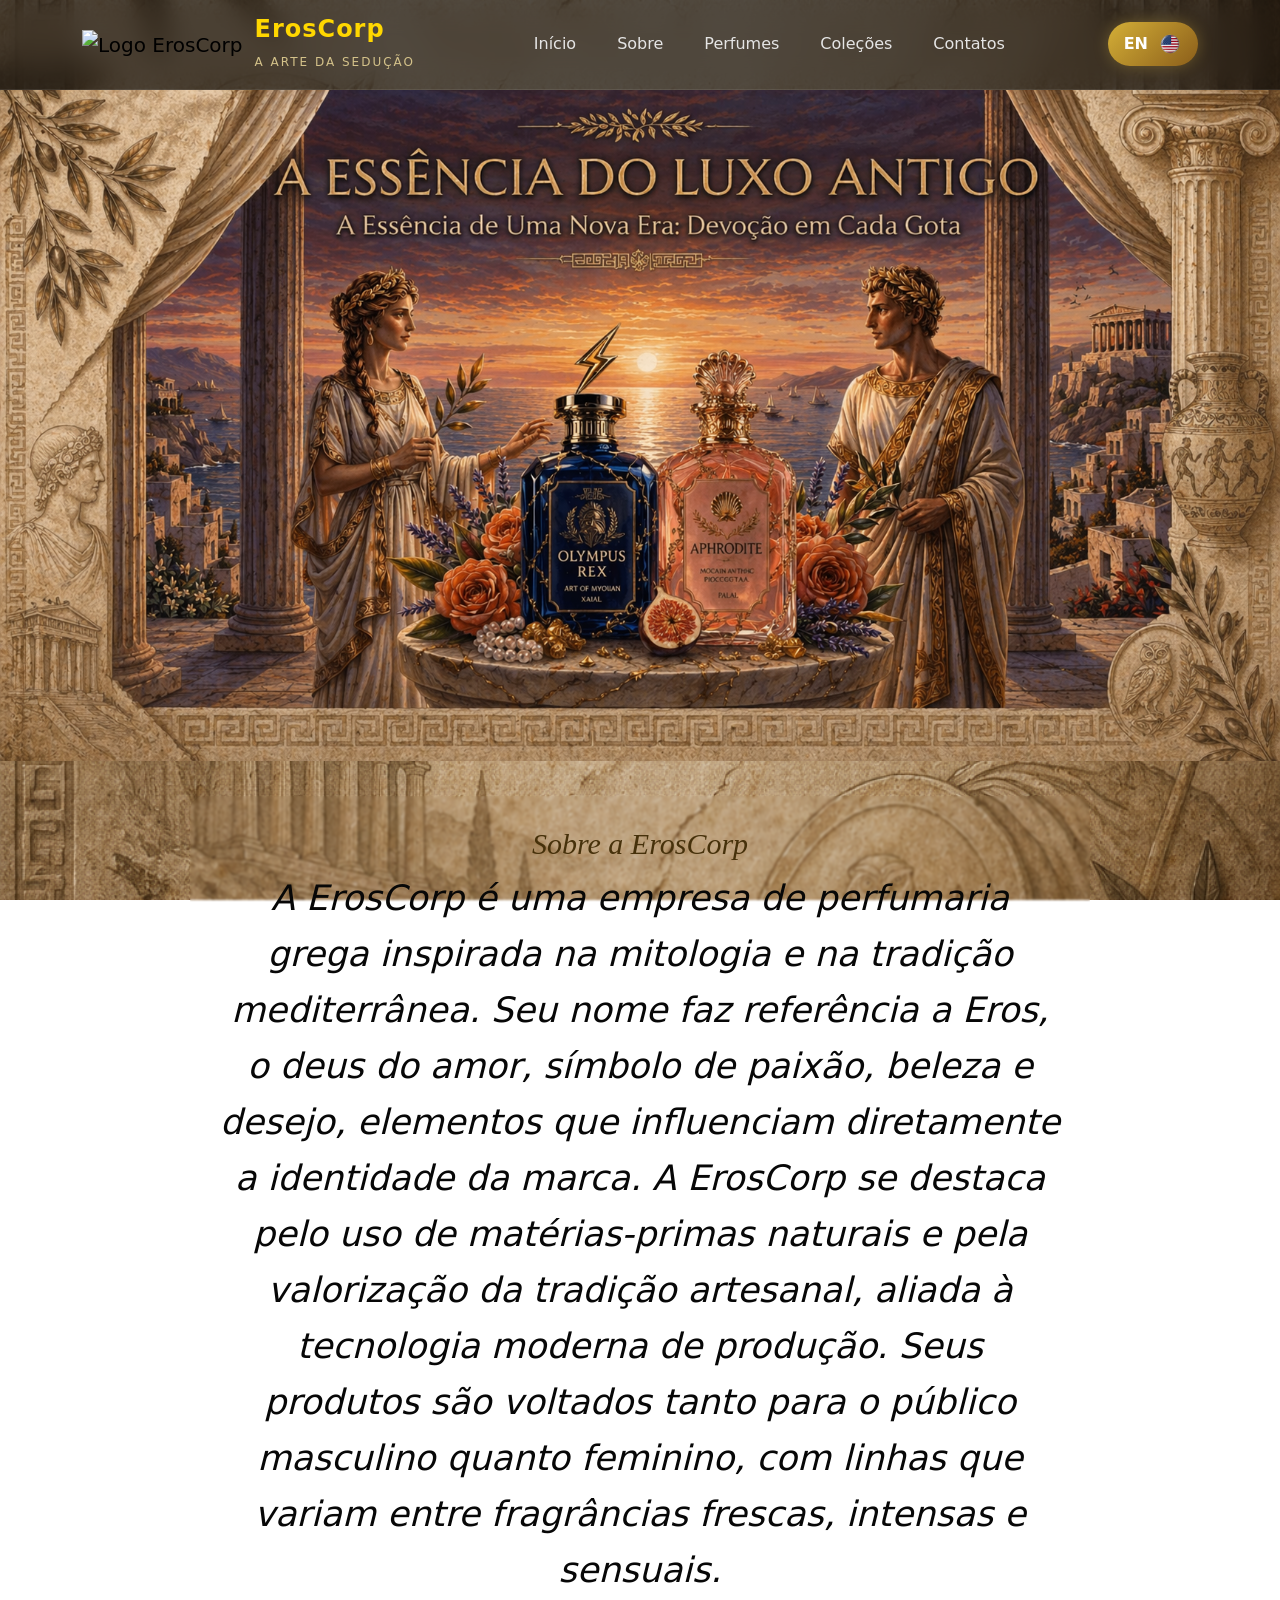
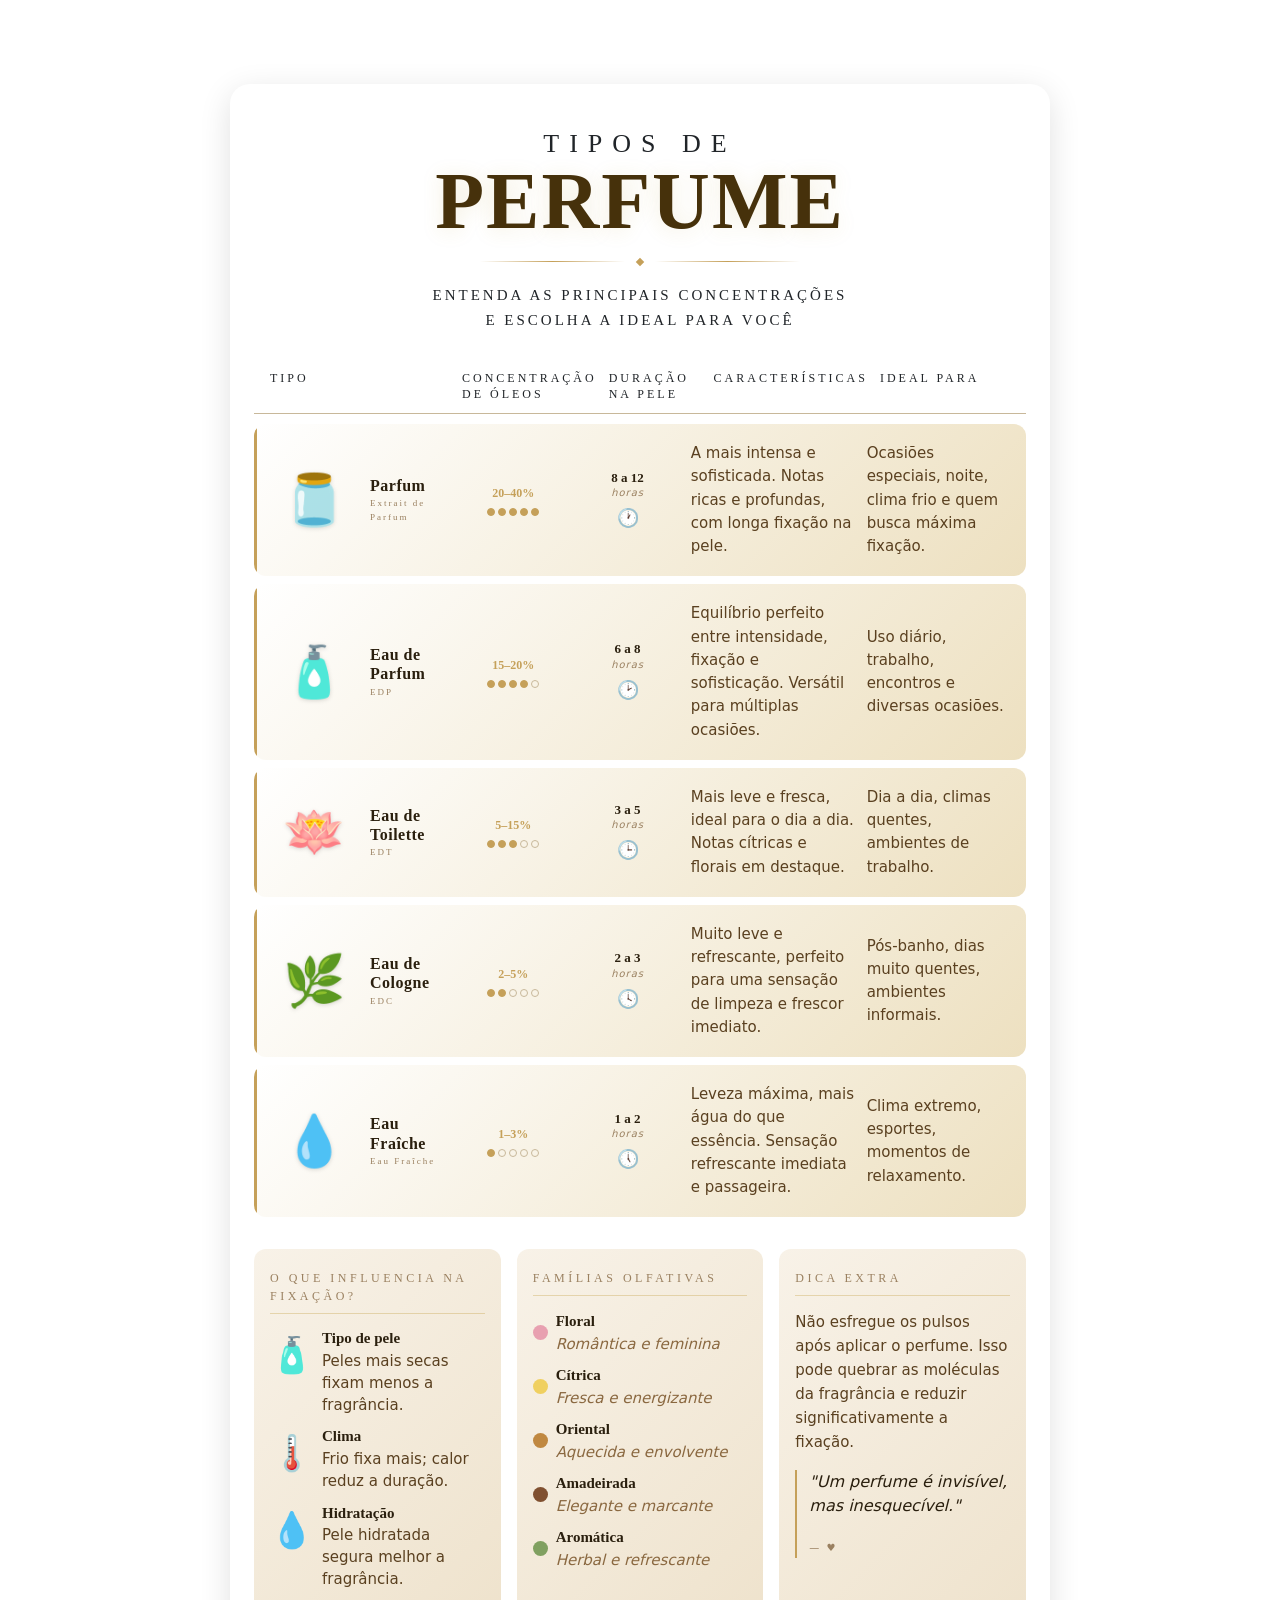
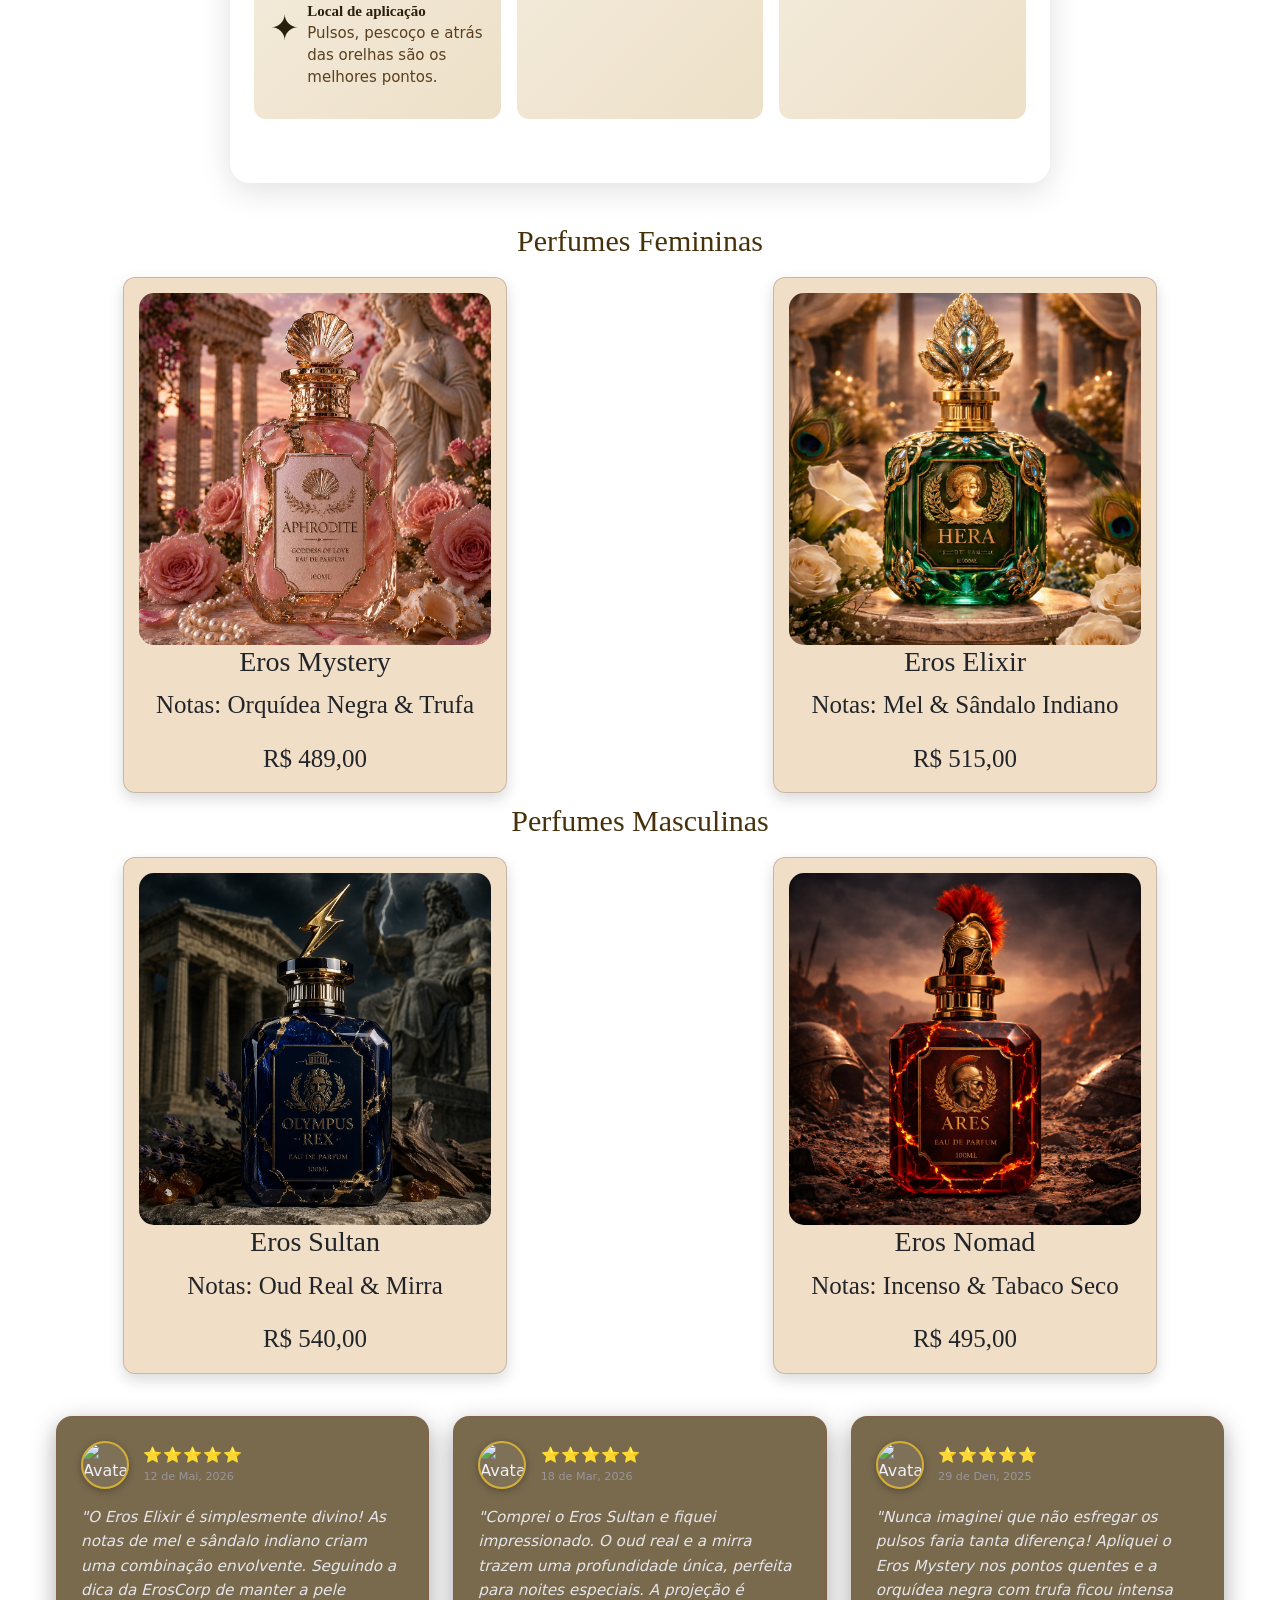
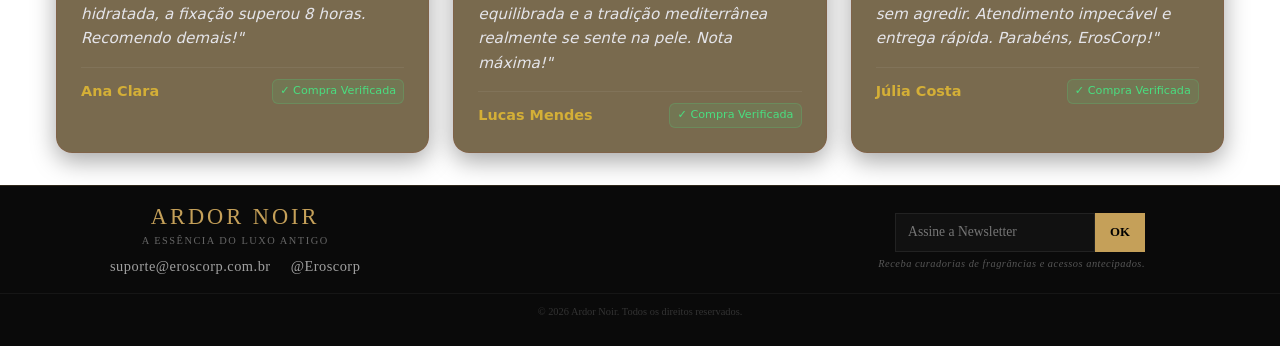
==== commit 346a462e: "15/05" ====
--- a/index.html
+++ b/index.html
@@ -422,38 +422,38 @@
 
 <footer class="footer">
     <div class="footer-container">
-        <!-- Lado Esquerdo: Marca e Suporte Compactos -->
+        <!-- Lado Esquerdo: Marca e Contatos Diretos (Mais Visíveis) -->
         <div class="footer-left">
             <div class="brand-section">
-                <h2 class="footer-logo">EROSCORP</h2>
+                <h2 class="footer-logo">ARDOR NOIR</h2>
                 <p class="footer-slogan">A ESSÊNCIA DO LUXO ANTIGO</p>
             </div>
 
             <nav class="support-nav">
-                <a href="#">História</a>
-                <a href="#">Envios</a>
-                <a href="#">Privacidade</a>
-                <a href="#">Contato</a>
+                <a href="mailto:suporte@eroscorp.com.br" target="_blank">suporte@eroscorp.com.br</a>
+                <a href="https://instagram.com/eroscorp" target="_blank">@Eroscorp</a>
             </nav>
         </div>
 
-        <!-- Lado Direito: Newsletter com Mini Explicação -->
+        <!-- Lado Direito: Newsletter Compacta -->
         <div class="footer-right">
-            <form class="newsletter-form">
-                <input type="email" placeholder="Assine a Newsletter" required>
-                <button type="submit">OK</button>
-            </form>
-            <p class="newsletter-tip">Receba curadorias de fragrâncias e acessos antecipados.</p>
+            <div class="newsletter-block">
+                <form class="newsletter-form">
+                    <input type="email" placeholder="Assine a Newsletter" required>
+                    <button type="submit">OK</button>
+                </form>
+                <p class="newsletter-tip">Receba curadorias de fragrâncias e acessos antecipados.</p>
+            </div>
             
             <div class="social-links">
-                <a href="#"><i class="fab fa-instagram"></i></a>
+                <a href="https://instagram.com/eroscorp" target="_blank"><i class="fab fa-instagram"></i></a>
                 <a href="#"><i class="fab fa-facebook-f"></i></a>
             </div>
         </div>
     </div>
     
     <div class="footer-bottom">
-        <p>&copy; 2026 Eroscorp. Todos os direitos reservados.</p>
+        <p>&copy; 2026 Ardor Noir. Todos os direitos reservados.</p>
     </div>
 </footer>
 <!-- <scipt src="https://cdn.jsdelivr.net/npm/bootstrap@5.3.8/dist/js/bootstrap.bundle.min.js" integrity="sha384-FKyoEForCGlyvwx9Hj09JcYn3nv7wiPVlz7YYwJrWVcXK/BmnVDxM+D2scQbITxI" crossorigin="anonymous"></script> -->
--- a/style.css
+++ b/style.css
@@ -779,8 +779,8 @@
 .footer {
     background-color: var(--dark-bg);
     color: #fff;
-    padding: 30px 0 15px 0; /* Altura reduzida */
-    font-family: 'Cinzel', serif; /* Mantendo o estilo clássico */
+    padding: 20px 0 10px 0; /* Altura reduzida ao máximo */
+    font-family: 'Cinzel', serif;
     border-top: 1px solid rgba(197, 160, 89, 0.2);
 }
 
@@ -789,7 +789,7 @@
     margin: 0 auto;
     display: flex;
     justify-content: space-between;
-    align-items: flex-start; /* Alinha ao topo para controle preciso dos gaps */
+    align-items: center; /* Alinha os blocos horizontalmente no centro para economizar altura */
     padding: 0 20px;
 }
 
@@ -797,35 +797,36 @@
 .footer-left {
     display: flex;
     flex-direction: column;
-    gap: 15px; /* Espaçamento entre Marca e Suporte */
+    gap: 8px; /* Espaço reduzido */
 }
 
 .footer-logo {
     color: var(--gold);
     letter-spacing: 3px;
-    font-size: 1.3rem;
+    font-size: 1.4rem; /* Letra maior */
     margin: 0;
     line-height: 1;
 }
 
 .footer-slogan {
-    font-size: 0.6rem;
+    font-size: 0.65rem; /* Letra ligeiramente maior */
     letter-spacing: 1.5px;
     color: #666;
-    margin: 5px 0 0 0;
+    margin: 4px 0 0 0;
     text-transform: uppercase;
 }
 
 .support-nav {
     display: flex;
-    gap: 15px;
+    gap: 20px;
 }
 
 .support-nav a {
     color: #a0a0a0;
     text-decoration: none;
-    font-size: 0.75rem;
+    font-size: 0.9rem; /* Letra maior para destacar o e-mail/arroba */
     transition: 0.3s;
+    letter-spacing: 0.5px;
 }
 
 .support-nav a:hover {
@@ -835,9 +836,14 @@
 /* Lado Direito */
 .footer-right {
     display: flex;
+    align-items: center; /* Coloca a newsletter e as redes sociais lado a lado para achatar a altura */
+    gap: 25px;
+}
+
+.newsletter-block {
+    display: flex;
     flex-direction: column;
     align-items: flex-end;
-    gap: 5px; /* Gap menor para comportar a mini explicação */
 }
 
 .newsletter-form {
@@ -849,7 +855,7 @@
     border: 1px solid #222;
     padding: 8px 12px;
     color: #fff;
-    font-size: 0.8rem;
+    font-size: 0.85rem; /* Letra do input maior */
     width: 200px;
 }
 
@@ -858,7 +864,7 @@
     border: none;
     padding: 0 15px;
     cursor: pointer;
-    font-size: 0.7rem;
+    font-size: 0.8rem; /* Letra do botão maior */
     font-weight: bold;
     color: #000;
     transition: 0.3s;
@@ -871,15 +877,14 @@
 .newsletter-tip {
     font-size: 0.65rem;
     color: #555;
-    margin: 2px 0 8px 0;
+    margin: 4px 0 0 0; /* Ajustado margem */
     font-style: italic;
     letter-spacing: 0.5px;
 }
 
 .social-links a {
     color: var(--gold);
-    margin-left: 12px;
-    font-size: 1rem;
+    font-size: 1.1rem; /* Ícones sociais levemente maiores */
     transition: 0.3s;
 }
 
@@ -890,28 +895,31 @@
 /* Rodapé Final */
 .footer-bottom {
     text-align: center;
-    margin-top: 25px;
-    padding-top: 15px;
+    margin-top: 15px; /* Reduzido de 25px para 15px */
+    padding-top: 10px;
     font-size: 0.65rem;
     color: #333;
     border-top: 1px solid #161616;
 }
 
 /* Ajuste Responsivo */
-@media (max-width: 650px) {
+@media (max-width: 768px) {
     .footer-container {
         flex-direction: column;
         align-items: center;
         text-align: center;
-        gap: 30px;
+        gap: 20px;
     }
     .footer-right {
+        flex-direction: column-reverse; /* Inverte para os ícones ficarem bem posicionados no mobile */
+        align-items: center;
+        gap: 15px;
+    }
+    .newsletter-block {
         align-items: center;
     }
-    .newsletter-tip {
-        text-align: center;
-    }
-    .social-links a {
-        margin: 0 10px;
+    .support-nav {
+        flex-direction: column;
+        gap: 8px;
     }
 }
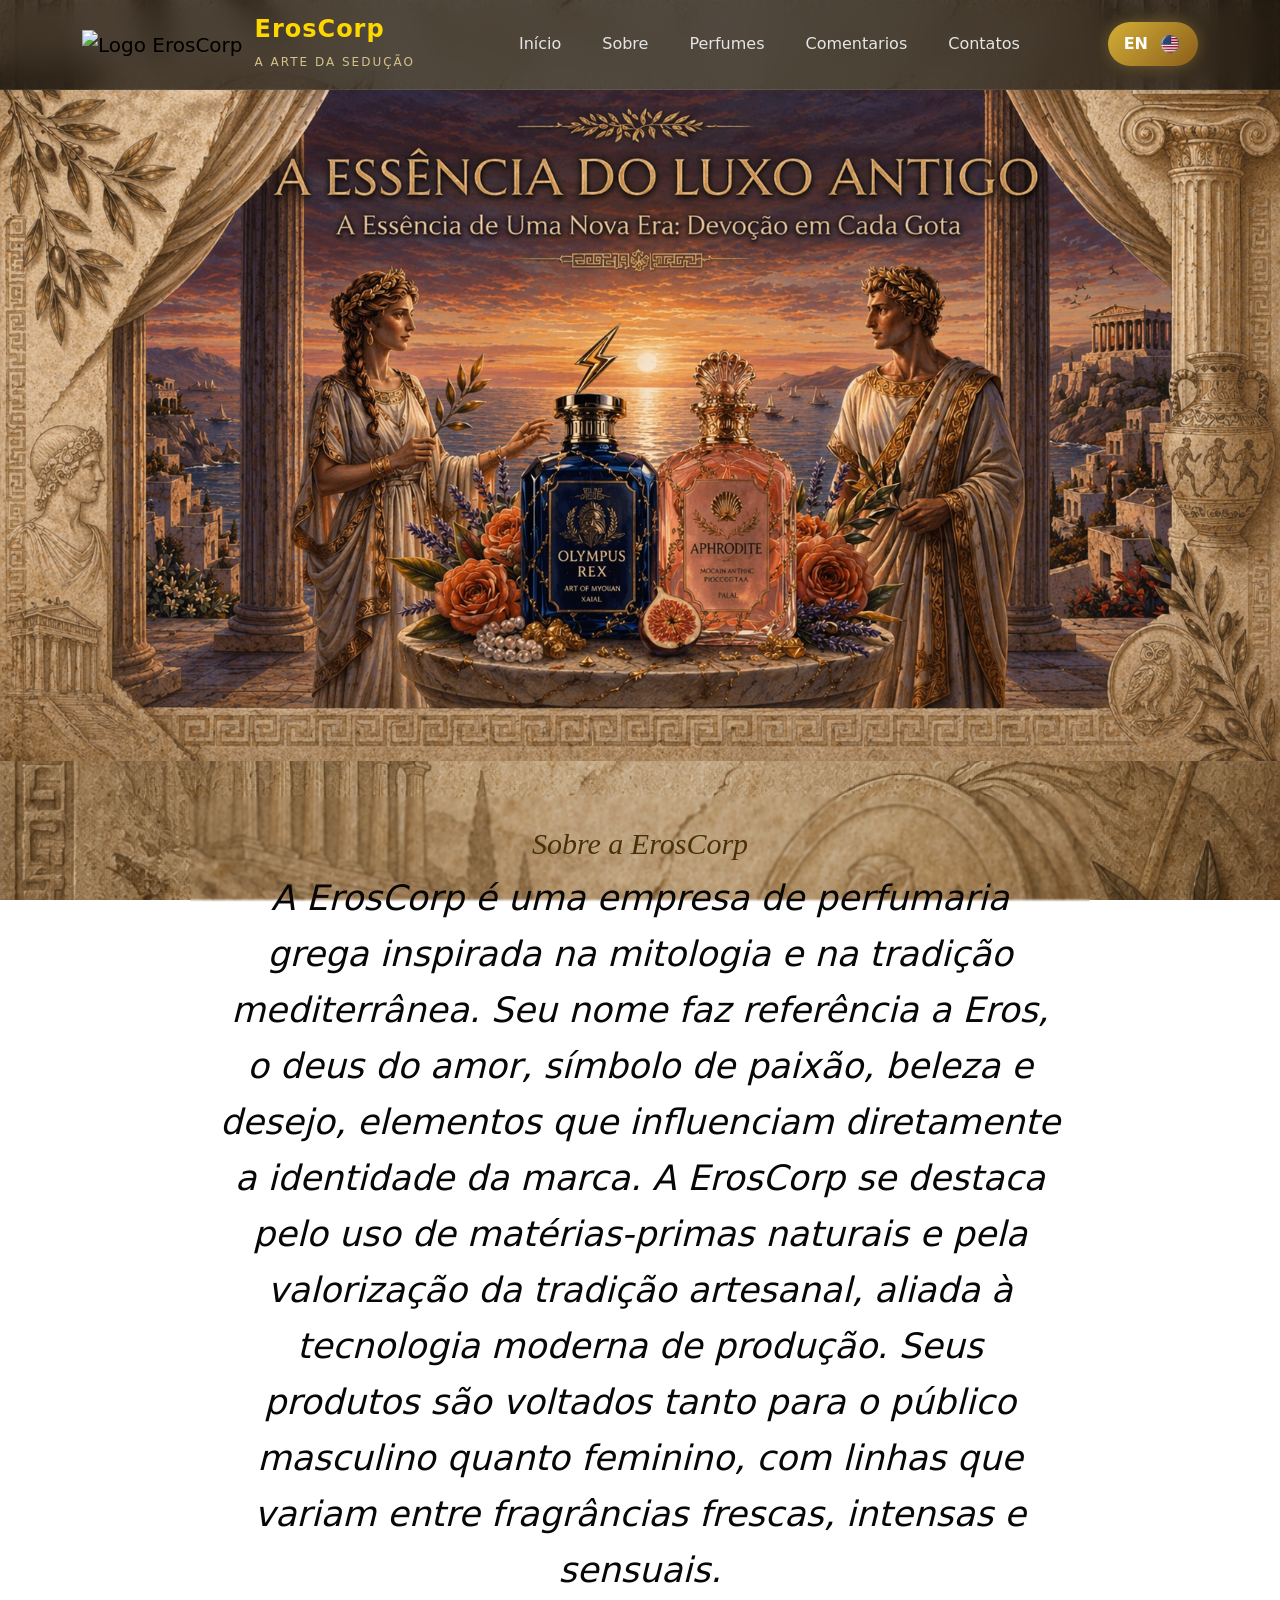
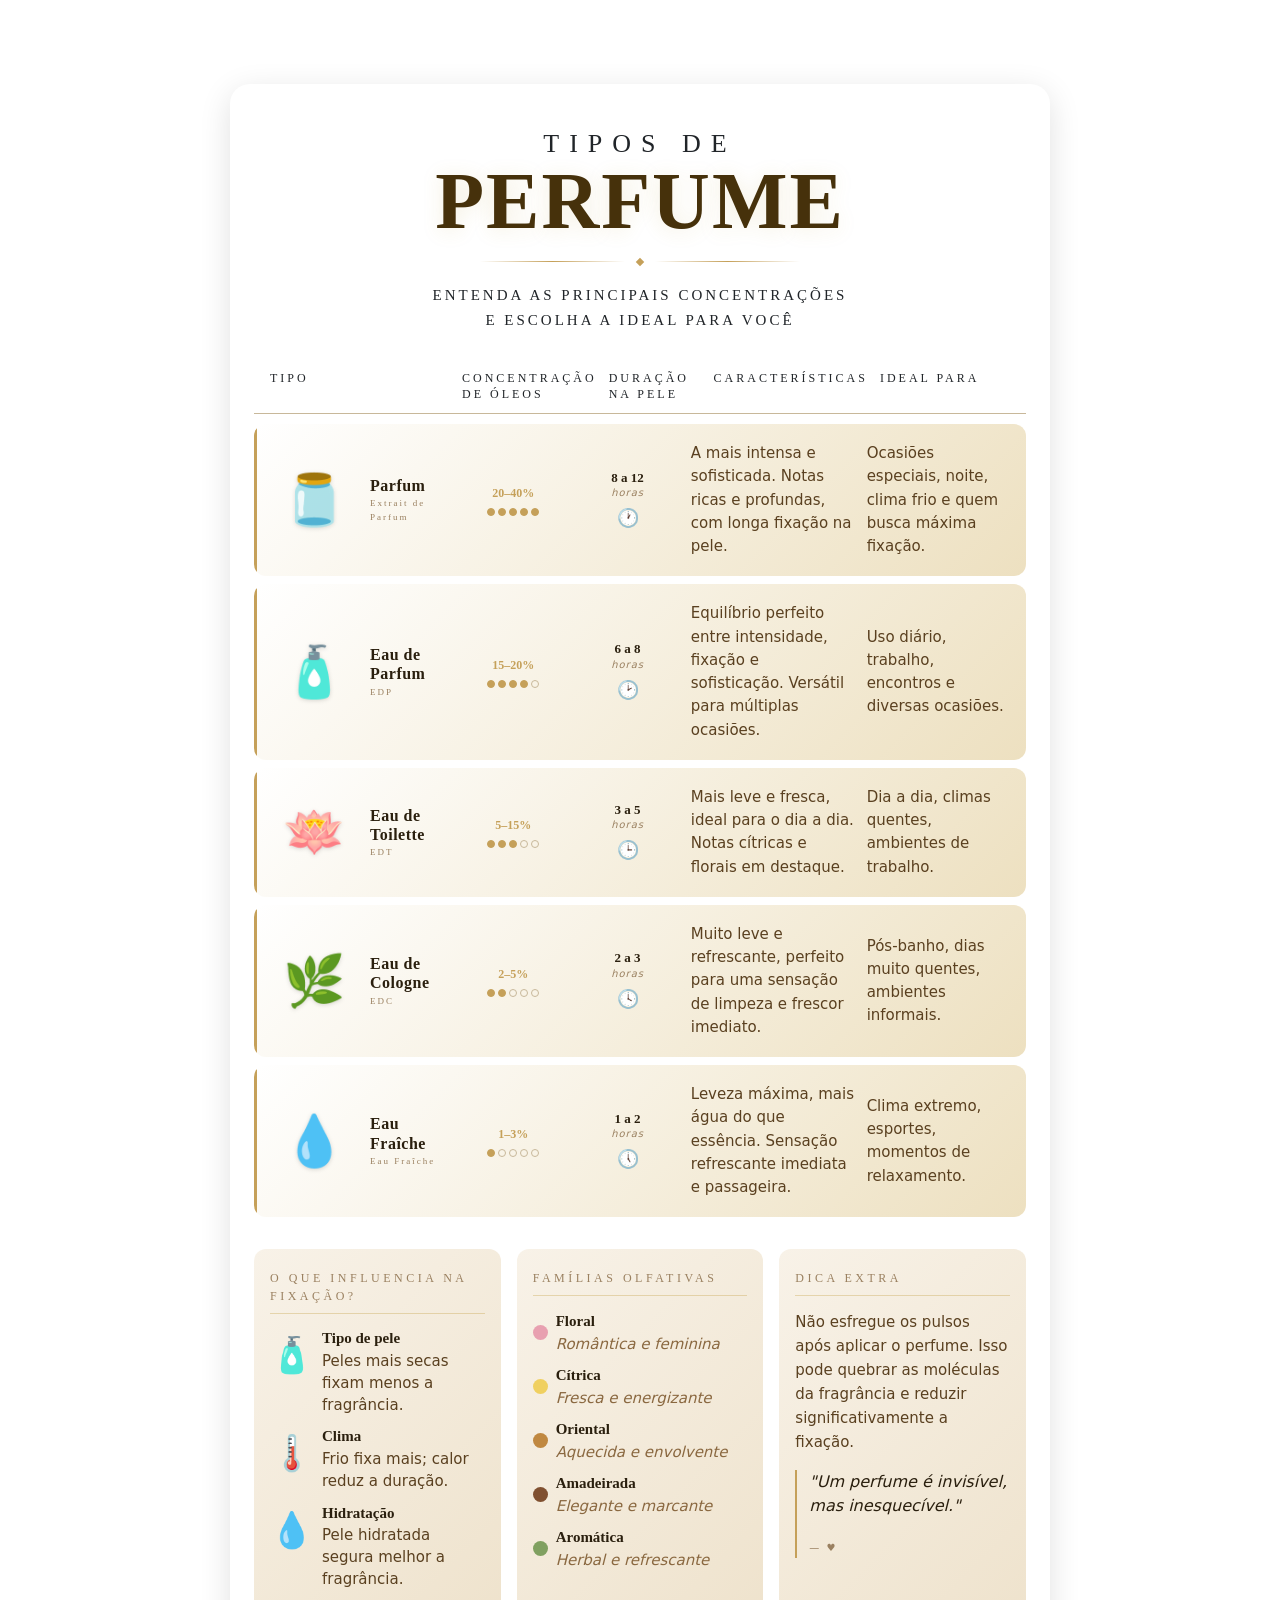
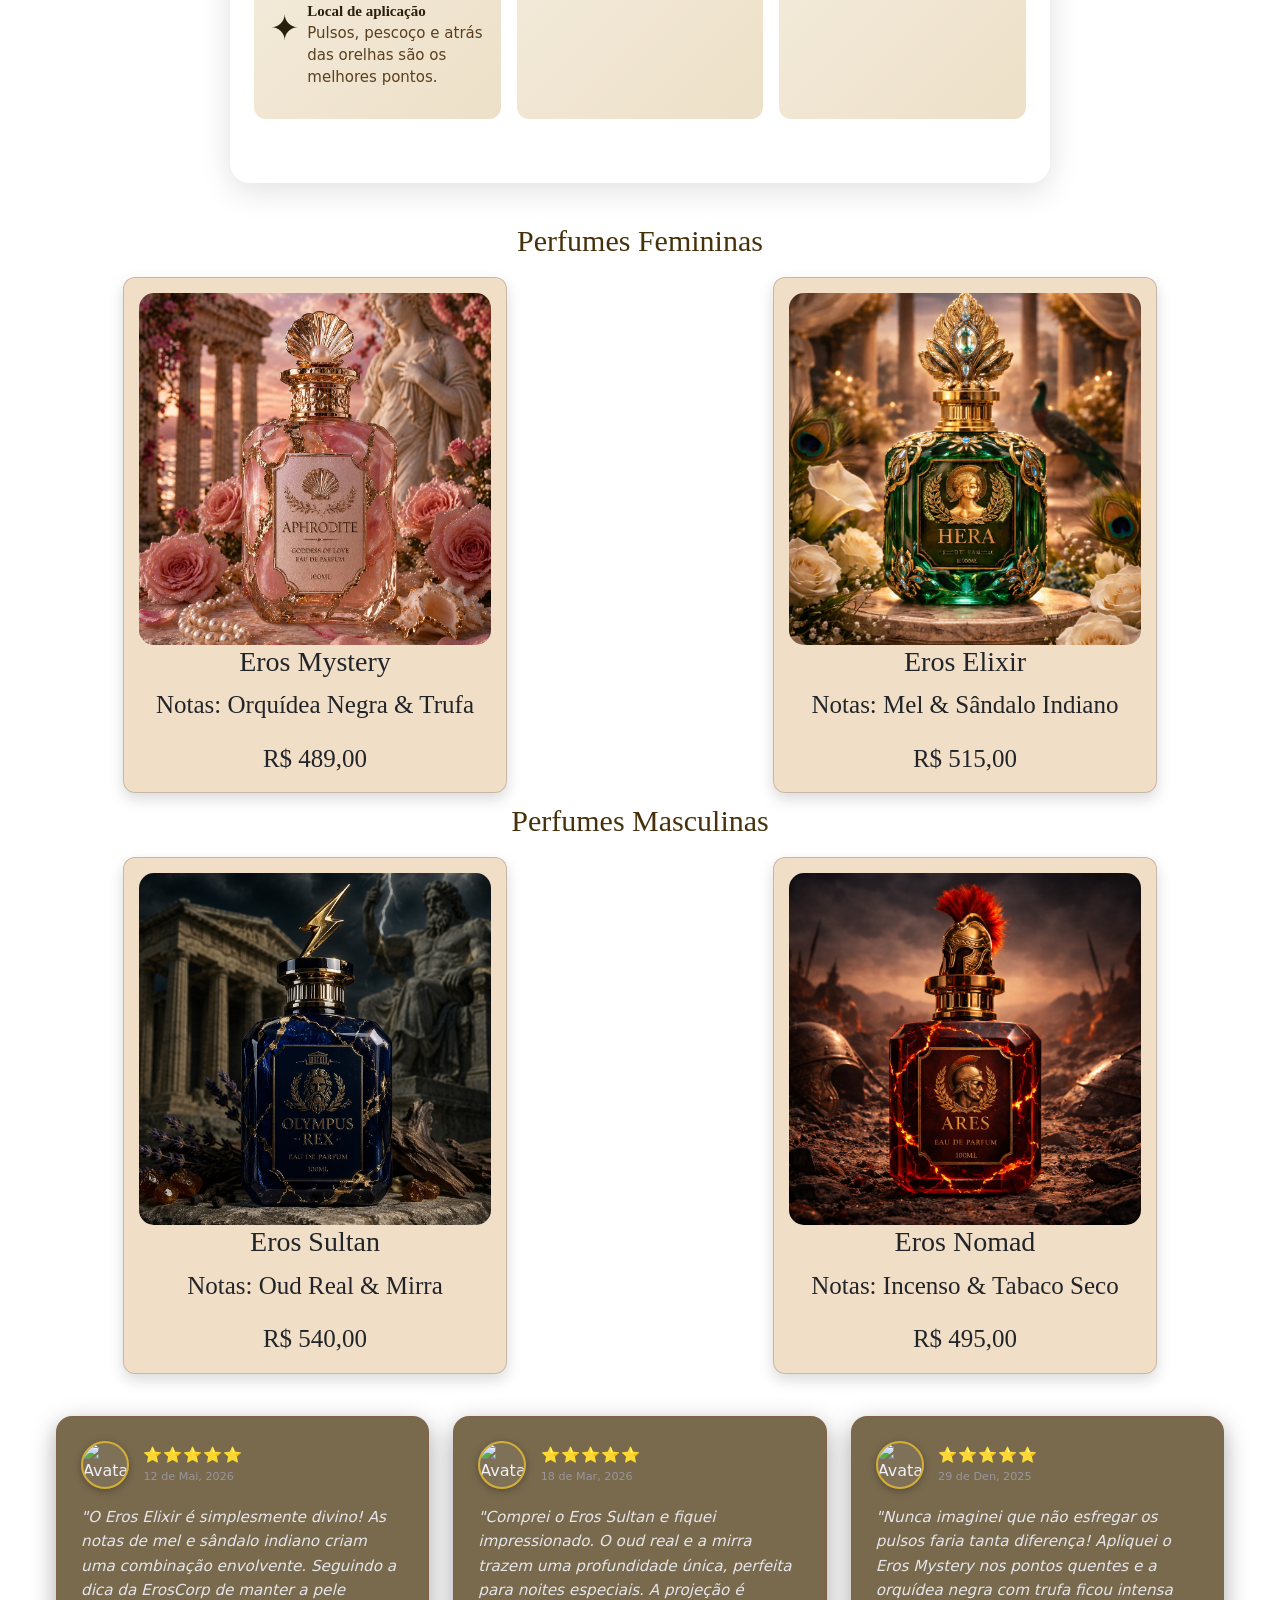
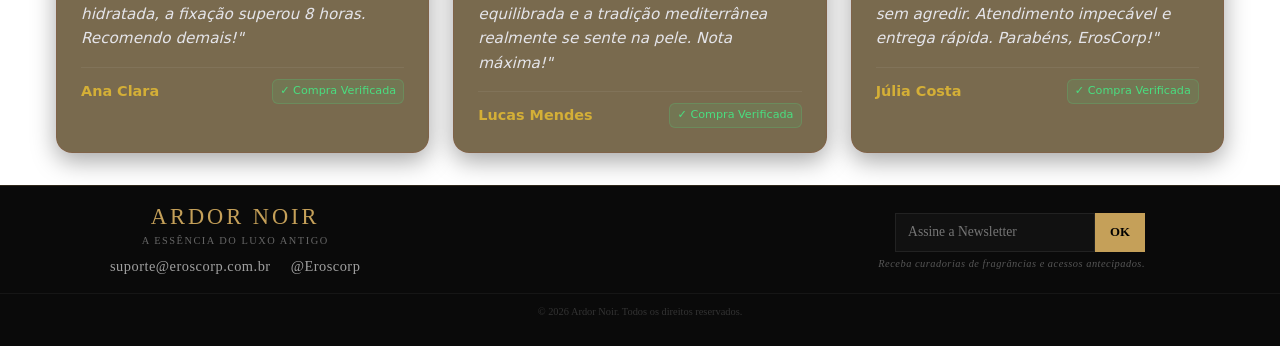
==== commit f7e8b450: "16/05" ====
--- a/index.html
+++ b/index.html
@@ -2,93 +2,93 @@
 <html lang="pt-br">
 
 <head>
-    <meta charset="UTF-8">
-    <meta name="viewport" content="width=device-width, initial-scale=1.0">
-    <title>ErosCorp | A Arte da Sedução</title>
-    <link href="https://cdn.jsdelivr.net/npm/bootstrap@5.3.8/dist/css/bootstrap.min.css" rel="stylesheet" integrity="sha384-sRIl4kxILFvY47J16cr9ZwB07vP4J8+LH7qKQnuqkuIAvNWLzeN8tE5YBujZqJLB" crossorigin="anonymous">
-
-    <link rel="stylesheet" href="style.css">
-    <!-- <link href="https://fonts.googleapis.com/css2?family=Cinzel:wght@700&family=Montserrat:wght@300;400;600&display=swap" rel="stylesheet"> -->
+  <meta charset="UTF-8">
+  <meta name="viewport" content="width=device-width, initial-scale=1.0">
+  <title>ErosCorp | A Arte da Sedução</title>
+  <link href="https://cdn.jsdelivr.net/npm/bootstrap@5.3.8/dist/css/bootstrap.min.css" rel="stylesheet"
+    integrity="sha384-sRIl4kxILFvY47J16cr9ZwB07vP4J8+LH7qKQnuqkuIAvNWLzeN8tE5YBujZqJLB" crossorigin="anonymous">
+
+  <link rel="stylesheet" href="style.css">
+  <!-- <link href="https://fonts.googleapis.com/css2?family=Cinzel:wght@700&family=Montserrat:wght@300;400;600&display=swap" rel="stylesheet"> -->
 </head>
 
 <body>
   <header class="eros-header">
     <nav class="navbar navbar-expand-lg">
-        <div class="container">
-
-            <!-- LOGO -->
-<a class="navbar-brand logo-area" href="#">
-    
-    <div class="logo-icon">
-        <img src="img/logo.png" alt="Logo ErosCorp">
-    </div>
-
-    <div class="logo-text">
-        <h1>ErosCorp</h1>
-        <span>A Arte da Sedução</span>
-    </div>
-
-</a>
-            <!-- BOTÃO MOBILE -->
-            <button class="navbar-toggler custom-toggler" type="button" data-bs-toggle="collapse"
-                data-bs-target="#menuEros">
-                <span class="navbar-toggler-icon"></span>
-            </button>
-
-            <!-- MENU -->
-            <div class="collapse navbar-collapse justify-content-center" id="menuEros">
-                <ul class="navbar-nav menu-links">
-                    <li class="nav-item">
-                        <a class="nav-link" href="#">Início</a>
-                    </li>
-
-                    <li class="nav-item">
-                      <a href="#sobre"
-                       class="nav-link" href="#">Sobre</a>
-                    </li>
-
-                    <li class="nav-item">
-                      <a href="#produtos"
-                       class="nav-link" href="#">Perfumes</a>
-                    </li>
-
-                    <li class="nav-item">
-                        <a class="nav-link" href="#">Coleções</a>
-                    </li>
-
-                    <li class="nav-item">
-                       <a href="#contato"
-                        class="nav-link" href="#">Contatos</a>
-                    </li>
-                </ul>
-            </div>
-
-            <!-- BOTÃO IDIOMA -->
-            <a href="english.html" class="language-btn">
-                EN
-                <img src="img/botãoEUA.png" alt="English">
-            </a>
-
-        </div>
+      <div class="container">
+
+        <!-- LOGO -->
+        <a class="navbar-brand logo-area" href="#">
+
+          <div class="logo-icon">
+            <img src="img/logo.png" alt="Logo ErosCorp">
+          </div>
+
+          <div class="logo-text">
+            <h1>ErosCorp</h1>
+            <span>A Arte da Sedução</span>
+          </div>
+
+        </a>
+        <!-- BOTÃO MOBILE -->
+        <button class="navbar-toggler custom-toggler" type="button" data-bs-toggle="collapse"
+          data-bs-target="#menuEros">
+          <span class="navbar-toggler-icon"></span>
+        </button>
+
+        <!-- MENU -->
+        <div class="collapse navbar-collapse justify-content-center" id="menuEros">
+          <ul class="navbar-nav menu-links">
+            <li class="nav-item">
+              <a class="nav-link" href="#">Início</a>
+            </li>
+
+            <li class="nav-item">
+              <a href="#sobre" class="nav-link" href="#">Sobre</a>
+            </li>
+
+            <li class="nav-item">
+              <a href="#produtos" class="nav-link" href="#">Perfumes</a>
+            </li>
+
+            <li class="nav-item">
+              <a class="nav-link" href="#comentarios">Comentarios</a>
+            </li>
+
+            <li class="nav-item">
+              <a href="#contato" class="nav-link" href="#">Contatos</a>
+            </li>
+          </ul>
+        </div>
+
+        <!-- BOTÃO IDIOMA -->
+        <a href="english.html" class="language-btn">
+          EN
+          <img src="img/botaoEUA.png" alt="English">
+        </a>
+
+      </div>
     </nav>
-</header>
-
-<div class="banner-topo">
-    <img src="img/BannerBR new.png" alt="ErosCorp - Elegância em cada gota">
-</div>
-
-<section class="about">
+  </header>
+
+  <div class="banner-topo">
+    <img src="img/BannerBR.png" alt="ErosCorp - Elegância em cada gota">
+  </div>
+
+  <section class="about">
     <h2 id="sobre">Sobre a ErosCorp</h2>
 
     <p>
-        A ErosCorp é uma empresa de perfumaria grega inspirada na mitologia e na tradição mediterrânea.
- Seu nome faz referência a Eros, o deus do amor,
- símbolo de paixão, beleza e desejo, elementos que influenciam diretamente a identidade da marca. A ErosCorp se destaca pelo uso de matérias-primas naturais e pela valorização da tradição artesanal, aliada à tecnologia moderna de produção.
- Seus produtos são voltados tanto para o público masculino quanto feminino,
- com linhas que variam entre fragrâncias frescas, intensas e sensuais.  
- 
+      A ErosCorp é uma empresa de perfumaria grega inspirada na mitologia e na tradição mediterrânea.
+      Seu nome faz referência a Eros, o deus do amor,
+      símbolo de paixão, beleza e desejo, elementos que influenciam diretamente a identidade da marca. A ErosCorp se
+      destaca pelo uso de matérias-primas naturais e pela valorização da tradição artesanal, aliada à tecnologia moderna
+      de produção.
+      Seus produtos são voltados tanto para o público masculino quanto feminino,
+      com linhas que variam entre fragrâncias frescas, intensas e sensuais.
+
     </p>
-</section>
+  </section>
 
 
   <!-- ══════════════════════════════════════════
@@ -136,8 +136,11 @@
         <div class="concentration-cell">
           <div class="conc-value">20–40%</div>
           <div class="dots">
-            <div class="dot filled"></div><div class="dot filled"></div>
-            <div class="dot filled"></div><div class="dot filled"></div><div class="dot filled"></div>
+            <div class="dot filled"></div>
+            <div class="dot filled"></div>
+            <div class="dot filled"></div>
+            <div class="dot filled"></div>
+            <div class="dot filled"></div>
           </div>
         </div>
         <div class="duration-cell">
@@ -161,8 +164,11 @@
         <div class="concentration-cell">
           <div class="conc-value">15–20%</div>
           <div class="dots">
-            <div class="dot filled"></div><div class="dot filled"></div>
-            <div class="dot filled"></div><div class="dot filled"></div><div class="dot"></div>
+            <div class="dot filled"></div>
+            <div class="dot filled"></div>
+            <div class="dot filled"></div>
+            <div class="dot filled"></div>
+            <div class="dot"></div>
           </div>
         </div>
         <div class="duration-cell">
@@ -170,7 +176,8 @@
           <div class="duration-unit">horas</div>
           <div class="clock-icon">🕑</div>
         </div>
-        <div class="char-cell">Equilíbrio perfeito entre intensidade, fixação e sofisticação. Versátil para múltiplas ocasiões.</div>
+        <div class="char-cell">Equilíbrio perfeito entre intensidade, fixação e sofisticação. Versátil para múltiplas
+          ocasiões.</div>
         <div class="ideal-cell">Uso diário, trabalho, encontros e diversas ocasiões.</div>
       </div>
 
@@ -186,8 +193,11 @@
         <div class="concentration-cell">
           <div class="conc-value">5–15%</div>
           <div class="dots">
-            <div class="dot filled"></div><div class="dot filled"></div>
-            <div class="dot filled"></div><div class="dot"></div><div class="dot"></div>
+            <div class="dot filled"></div>
+            <div class="dot filled"></div>
+            <div class="dot filled"></div>
+            <div class="dot"></div>
+            <div class="dot"></div>
           </div>
         </div>
         <div class="duration-cell">
@@ -211,8 +221,11 @@
         <div class="concentration-cell">
           <div class="conc-value">2–5%</div>
           <div class="dots">
-            <div class="dot filled"></div><div class="dot filled"></div>
-            <div class="dot"></div><div class="dot"></div><div class="dot"></div>
+            <div class="dot filled"></div>
+            <div class="dot filled"></div>
+            <div class="dot"></div>
+            <div class="dot"></div>
+            <div class="dot"></div>
           </div>
         </div>
         <div class="duration-cell">
@@ -236,8 +249,11 @@
         <div class="concentration-cell">
           <div class="conc-value">1–3%</div>
           <div class="dots">
-            <div class="dot filled"></div><div class="dot"></div>
-            <div class="dot"></div><div class="dot"></div><div class="dot"></div>
+            <div class="dot filled"></div>
+            <div class="dot"></div>
+            <div class="dot"></div>
+            <div class="dot"></div>
+            <div class="dot"></div>
           </div>
         </div>
         <div class="duration-cell">
@@ -245,7 +261,8 @@
           <div class="duration-unit">horas</div>
           <div class="clock-icon">🕔</div>
         </div>
-        <div class="char-cell">Leveza máxima, mais água do que essência. Sensação refrescante imediata e passageira.</div>
+        <div class="char-cell">Leveza máxima, mais água do que essência. Sensação refrescante imediata e passageira.
+        </div>
         <div class="ideal-cell">Clima extremo, esportes, momentos de relaxamento.</div>
       </div>
 
@@ -259,7 +276,8 @@
         <div class="card-title">O que influencia na fixação?</div>
         <div class="fixacao-item">
           <div class="fix-icon">🧴</div>
-          <div class="fix-text"><span class="fix-label">Tipo de pele</span>Peles mais secas fixam menos a fragrância.</div>
+          <div class="fix-text"><span class="fix-label">Tipo de pele</span>Peles mais secas fixam menos a fragrância.
+          </div>
         </div>
         <div class="fixacao-item">
           <div class="fix-icon">🌡️</div>
@@ -267,11 +285,13 @@
         </div>
         <div class="fixacao-item">
           <div class="fix-icon">💧</div>
-          <div class="fix-text"><span class="fix-label">Hidratação</span>Pele hidratada segura melhor a fragrância.</div>
+          <div class="fix-text"><span class="fix-label">Hidratação</span>Pele hidratada segura melhor a fragrância.
+          </div>
         </div>
         <div class="fixacao-item">
           <div class="fix-icon">✦</div>
-          <div class="fix-text"><span class="fix-label">Local de aplicação</span>Pulsos, pescoço e atrás das orelhas são os melhores pontos.</div>
+          <div class="fix-text"><span class="fix-label">Local de aplicação</span>Pulsos, pescoço e atrás das orelhas são
+            os melhores pontos.</div>
         </div>
       </div>
 
@@ -280,23 +300,38 @@
         <div class="card-title">Famílias Olfativas</div>
         <div class="olfativa-item">
           <div class="olf-dot" style="background:#e8a0b0"></div>
-          <div><div class="olf-name">Floral</div><div class="olf-desc">Romântica e feminina</div></div>
+          <div>
+            <div class="olf-name">Floral</div>
+            <div class="olf-desc">Romântica e feminina</div>
+          </div>
         </div>
         <div class="olfativa-item">
           <div class="olf-dot" style="background:#f0d060"></div>
-          <div><div class="olf-name">Cítrica</div><div class="olf-desc">Fresca e energizante</div></div>
+          <div>
+            <div class="olf-name">Cítrica</div>
+            <div class="olf-desc">Fresca e energizante</div>
+          </div>
         </div>
         <div class="olfativa-item">
           <div class="olf-dot" style="background:#c08840"></div>
-          <div><div class="olf-name">Oriental</div><div class="olf-desc">Aquecida e envolvente</div></div>
+          <div>
+            <div class="olf-name">Oriental</div>
+            <div class="olf-desc">Aquecida e envolvente</div>
+          </div>
         </div>
         <div class="olfativa-item">
           <div class="olf-dot" style="background:#805030"></div>
-          <div><div class="olf-name">Amadeirada</div><div class="olf-desc">Elegante e marcante</div></div>
+          <div>
+            <div class="olf-name">Amadeirada</div>
+            <div class="olf-desc">Elegante e marcante</div>
+          </div>
         </div>
         <div class="olfativa-item">
           <div class="olf-dot" style="background:#80a060"></div>
-          <div><div class="olf-name">Aromática</div><div class="olf-desc">Herbal e refrescante</div></div>
+          <div>
+            <div class="olf-name">Aromática</div>
+            <div class="olf-desc">Herbal e refrescante</div>
+          </div>
         </div>
       </div>
 
@@ -304,159 +339,174 @@
       <div class="bottom-card card-dica">
         <div class="card-title">Dica Extra</div>
         <div class="dica-text">
-          Não esfregue os pulsos após aplicar o perfume. Isso pode quebrar as moléculas da fragrância e reduzir significativamente a fixação.
+          Não esfregue os pulsos após aplicar o perfume. Isso pode quebrar as moléculas da fragrância e reduzir
+          significativamente a fixação.
         </div>
         <div class="dica-quote">
           <p>"Um perfume é invisível, mas inesquecível."</p>
           <small>— ♥</small>
         </div>
       </div>
-  <section id="produtos">
+      <section id="produtos">
 
     </div><!-- /bottom-grid -->
 
   </div><!-- /infographic -->
- 
-  
-<section class="catalog female-section">
+
+
+  <section class="catalog female-section">
     <h2 class="title">Perfumes Femininas</h2>
     <div class="grid">
-        <div class="card">
-            <img src="img/afrodite.jpg" alt="Eros Mystery">
-            <div class="card-info">
-                <h3>Eros Mystery</h3>
-                <p>Notas: Orquídea Negra & Trufa</p>
-                <span class="price">R$ 489,00</span>
-            </div>
-        </div>
-        <div class="card">
-            <img src="img/hera.jpg" alt="Eros Elixir">
-            <div class="card-info">
-                <h3>Eros Elixir</h3>
-                <p>Notas: Mel & Sândalo Indiano</p>
-                <span class="price">R$ 515,00</span>
-            </div>
-        </div>
+      <div class="card">
+        <img src="img/afrodite.jpg" alt="Eros Mystery">
+        <div class="card-info">
+          <h3>Eros Mystery</h3>
+          <p>Notas: Orquídea Negra & Trufa</p>
+          <span class="price">R$ 489,00</span>
+        </div>
+      </div>
+      <div class="card">
+        <img src="img/hera.jpg" alt="Eros Elixir">
+        <div class="card-info">
+          <h3>Eros Elixir</h3>
+          <p>Notas: Mel & Sândalo Indiano</p>
+          <span class="price">R$ 515,00</span>
+        </div>
+      </div>
     </div>
-</section>
-
-<section class="catalog male-section">
+  </section>
+
+  <section class="catalog male-section">
     <h2 class="title">Perfumes Masculinas</h2>
     <div class="grid">
-        <div class="card">
-            <img src="img/zeus.jpg" alt="Eros Sultan">
-            <div class="card-info">
-                <h3>Eros Sultan</h3>
-                <p>Notas: Oud Real & Mirra</p>
-                <span class="price">R$ 540,00</span>
-            </div>
-        </div>
-        <div class="card">
-            <img src="img/ares.jpg" alt="Eros Nomad">
-            <div class="card-info">
-                <h3>Eros Nomad</h3>
-                <p>Notas: Incenso & Tabaco Seco</p>
-                <span class="price">R$ 495,00</span>
-            </div>
-        </div>
+      <div class="card">
+        <img src="img/zeus.jpg" alt="Eros Sultan">
+        <div class="card-info">
+          <h3>Eros Sultan</h3>
+          <p>Notas: Oud Real & Mirra</p>
+          <span class="price">R$ 540,00</span>
+        </div>
+      </div>
+      <div class="card">
+        <img src="img/ares.jpg" alt="Eros Nomad">
+        <div class="card-info">
+          <h3>Eros Nomad</h3>
+          <p>Notas: Incenso & Tabaco Seco</p>
+          <span class="price">R$ 495,00</span>
+        </div>
+      </div>
     </div>
-</section> 
-
-<div class="eros-reviews-container">
-  
-  <!-- Card 1 -->
-  <article class="eros-review-card">
-    <div class="eros-card-top">
-      <div class="eros-avatar">
-        <img src="https://i.pravatar.cc/150?img=5" alt="Avatar Ana" class="eros-avatar-img">
-      </div>
-      <div class="eros-rating-date">
-        <span class="eros-stars">⭐⭐⭐⭐⭐</span>
-        <span class="eros-date">12 de Mai, 2026</span>
-      </div>
-    </div>
-    <p class="eros-comment">"O Eros Elixir é simplesmente divino! As notas de mel e sândalo indiano criam uma combinação envolvente. Seguindo a dica da ErosCorp de manter a pele hidratada, a fixação superou 8 horas. Recomendo demais!"</p>
-    <div class="eros-card-bottom">
-      <span class="eros-author">Ana Clara</span>
-      <span class="eros-verified">✓ Compra Verificada</span>
-    </div>
-  </article>
-
-  <!-- Card 2 -->
-  <article class="eros-review-card">
-    <div class="eros-card-top">
-      <div class="eros-avatar">
-        <img src="https://i.pravatar.cc/150?img=11" alt="Avatar Lucas" class="eros-avatar-img">
-      </div>
-      <div class="eros-rating-date">
-        <span class="eros-stars">⭐⭐⭐⭐⭐</span>
-        <span class="eros-date">18 de Mar, 2026</span>
-      </div>
-    </div>
-    <p class="eros-comment">"Comprei o Eros Sultan e fiquei impressionado. O oud real e a mirra trazem uma profundidade única, perfeita para noites especiais. A projeção é equilibrada e a tradição mediterrânea realmente se sente na pele. Nota máxima!"</p>
-    <div class="eros-card-bottom">
-      <span class="eros-author">Lucas Mendes</span>
-      <span class="eros-verified">✓ Compra Verificada</span>
-    </div>
-  </article>
-
-  <!-- Card 3 -->
-  <article class="eros-review-card">
-    <div class="eros-card-top">
-      <div class="eros-avatar">
-        <img src="https://i.pravatar.cc/150?img=9" alt="Avatar Júlia" class="eros-avatar-img">
-      </div>
-      <div class="eros-rating-date">
-        <span class="eros-stars">⭐⭐⭐⭐⭐</span>
-        <span class="eros-date">29 de Den, 2025</span>
-      </div>
-    </div>
-    <p class="eros-comment">"Nunca imaginei que não esfregar os pulsos faria tanta diferença! Apliquei o Eros Mystery nos pontos quentes e a orquídea negra com trufa ficou intensa sem agredir. Atendimento impecável e entrega rápida. Parabéns, ErosCorp!"</p>
-    <div class="eros-card-bottom">
-      <span class="eros-author">Júlia Costa</span>
-      <span class="eros-verified">✓ Compra Verificada</span>
-    </div>
-  </article>
-
-</div>
-
-<footer class="footer">
-    <div class="footer-container">
+  </section>
+
+<section id="comentarios">
+  <div class="eros-reviews-container">
+
+    <!-- Card 1 -->
+    <article class="eros-review-card">
+      <div class="eros-card-top">
+        <div class="eros-avatar">
+          <img src="https://i.pravatar.cc/150?img=5" alt="Avatar Ana" class="eros-avatar-img">
+        </div>
+        <div class="eros-rating-date">
+          <span class="eros-stars">⭐⭐⭐⭐⭐</span>
+          <span class="eros-date">12 de Mai, 2026</span>
+        </div>
+      </div>
+      <p class="eros-comment">"O Eros Elixir é simplesmente divino! As notas de mel e sândalo indiano criam uma
+        combinação envolvente. Seguindo a dica da ErosCorp de manter a pele hidratada, a fixação superou 8 horas.
+        Recomendo demais!"</p>
+      <div class="eros-card-bottom">
+        <span class="eros-author">Ana Clara</span>
+        <span class="eros-verified">✓ Compra Verificada</span>
+      </div>
+    </article>
+
+    <!-- Card 2 -->
+    <article class="eros-review-card">
+      <div class="eros-card-top">
+        <div class="eros-avatar">
+          <img src="https://i.pravatar.cc/150?img=11" alt="Avatar Lucas" class="eros-avatar-img">
+        </div>
+        <div class="eros-rating-date">
+          <span class="eros-stars">⭐⭐⭐⭐⭐</span>
+          <span class="eros-date">18 de Mar, 2026</span>
+        </div>
+      </div>
+      <p class="eros-comment">"Comprei o Eros Sultan e fiquei impressionado. O oud real e a mirra trazem uma
+        profundidade única, perfeita para noites especiais. A projeção é equilibrada e a tradição mediterrânea realmente
+        se sente na pele. Nota máxima!"</p>
+      <div class="eros-card-bottom">
+        <span class="eros-author">Lucas Mendes</span>
+        <span class="eros-verified">✓ Compra Verificada</span>
+      </div>
+    </article>
+
+    <!-- Card 3 -->
+    <article class="eros-review-card">
+      <div class="eros-card-top">
+        <div class="eros-avatar">
+          <img src="https://i.pravatar.cc/150?img=9" alt="Avatar Júlia" class="eros-avatar-img">
+        </div>
+        <div class="eros-rating-date">
+          <span class="eros-stars">⭐⭐⭐⭐⭐</span>
+          <span class="eros-date">29 de Den, 2025</span>
+        </div>
+      </div>
+      <p class="eros-comment">"Nunca imaginei que não esfregar os pulsos faria tanta diferença! Apliquei o Eros Mystery
+        nos pontos quentes e a orquídea negra com trufa ficou intensa sem agredir. Atendimento impecável e entrega
+        rápida. Parabéns, ErosCorp!"</p>
+      <div class="eros-card-bottom">
+        <span class="eros-author">Júlia Costa</span>
+        <span class="eros-verified">✓ Compra Verificada</span>
+      </div>
+    </article>
+
+  </div>
+</section>
+
+
+  <section id="contato">
+    <footer class="footer">
+      <div class="footer-container">
         <!-- Lado Esquerdo: Marca e Contatos Diretos (Mais Visíveis) -->
         <div class="footer-left">
-            <div class="brand-section">
-                <h2 class="footer-logo">ARDOR NOIR</h2>
-                <p class="footer-slogan">A ESSÊNCIA DO LUXO ANTIGO</p>
-            </div>
-
-            <nav class="support-nav">
-                <a href="mailto:suporte@eroscorp.com.br" target="_blank">suporte@eroscorp.com.br</a>
-                <a href="https://instagram.com/eroscorp" target="_blank">@Eroscorp</a>
-            </nav>
+          <div class="brand-section">
+            <h2 class="footer-logo">ARDOR NOIR</h2>
+            <p class="footer-slogan">A ESSÊNCIA DO LUXO ANTIGO</p>
+          </div>
+
+          <nav class="support-nav">
+            <a href="mailto:suporte@eroscorp.com.br" target="_blank">suporte@eroscorp.com.br</a>
+            <a href="https://instagram.com/eroscorp" target="_blank">@Eroscorp</a>
+          </nav>
         </div>
 
         <!-- Lado Direito: Newsletter Compacta -->
         <div class="footer-right">
-            <div class="newsletter-block">
-                <form class="newsletter-form">
-                    <input type="email" placeholder="Assine a Newsletter" required>
-                    <button type="submit">OK</button>
-                </form>
-                <p class="newsletter-tip">Receba curadorias de fragrâncias e acessos antecipados.</p>
-            </div>
-            
-            <div class="social-links">
-                <a href="https://instagram.com/eroscorp" target="_blank"><i class="fab fa-instagram"></i></a>
-                <a href="#"><i class="fab fa-facebook-f"></i></a>
-            </div>
-        </div>
-    </div>
-    
-    <div class="footer-bottom">
+          <div class="newsletter-block">
+            <form class="newsletter-form">
+              <input type="email" placeholder="Assine a Newsletter" required>
+              <button type="submit">OK</button>
+            </form>
+            <p class="newsletter-tip">Receba curadorias de fragrâncias e acessos antecipados.</p>
+          </div>
+
+          <div class="social-links">
+            <a href="https://instagram.com/eroscorp" target="_blank"><i class="fab fa-instagram"></i></a>
+            <a href="#"><i class="fab fa-facebook-f"></i></a>
+          </div>
+        </div>
+      </div>
+
+      <div class="footer-bottom">
         <p>&copy; 2026 Ardor Noir. Todos os direitos reservados.</p>
-    </div>
-</footer>
-<!-- <scipt src="https://cdn.jsdelivr.net/npm/bootstrap@5.3.8/dist/js/bootstrap.bundle.min.js" integrity="sha384-FKyoEForCGlyvwx9Hj09JcYn3nv7wiPVlz7YYwJrWVcXK/BmnVDxM+D2scQbITxI" crossorigin="anonymous"></script> -->
+      </div>
+    </footer>
+  </section>
+  <script src="https://cdn.jsdelivr.net/npm/bootstrap@5.3.8/dist/js/bootstrap.bundle.min.js"
+    integrity="sha384-FKyoEForCGlyvwx9Hj09JcYn3nv7wiPVlz7YYwJrWVcXK/BmnVDxM+D2scQbITxI"
+    crossorigin="anonymous"></script>
   <section id="contato">
 </body>
+
 </html>
--- a/style.css
+++ b/style.css
@@ -1,5 +1,5 @@
 body { 
-    background-image: url("img/Back groud.png");
+    background-image: url("img/backgroud.png");
     background-size: cover;
     background-position: center;
     background-attachment: fixed;
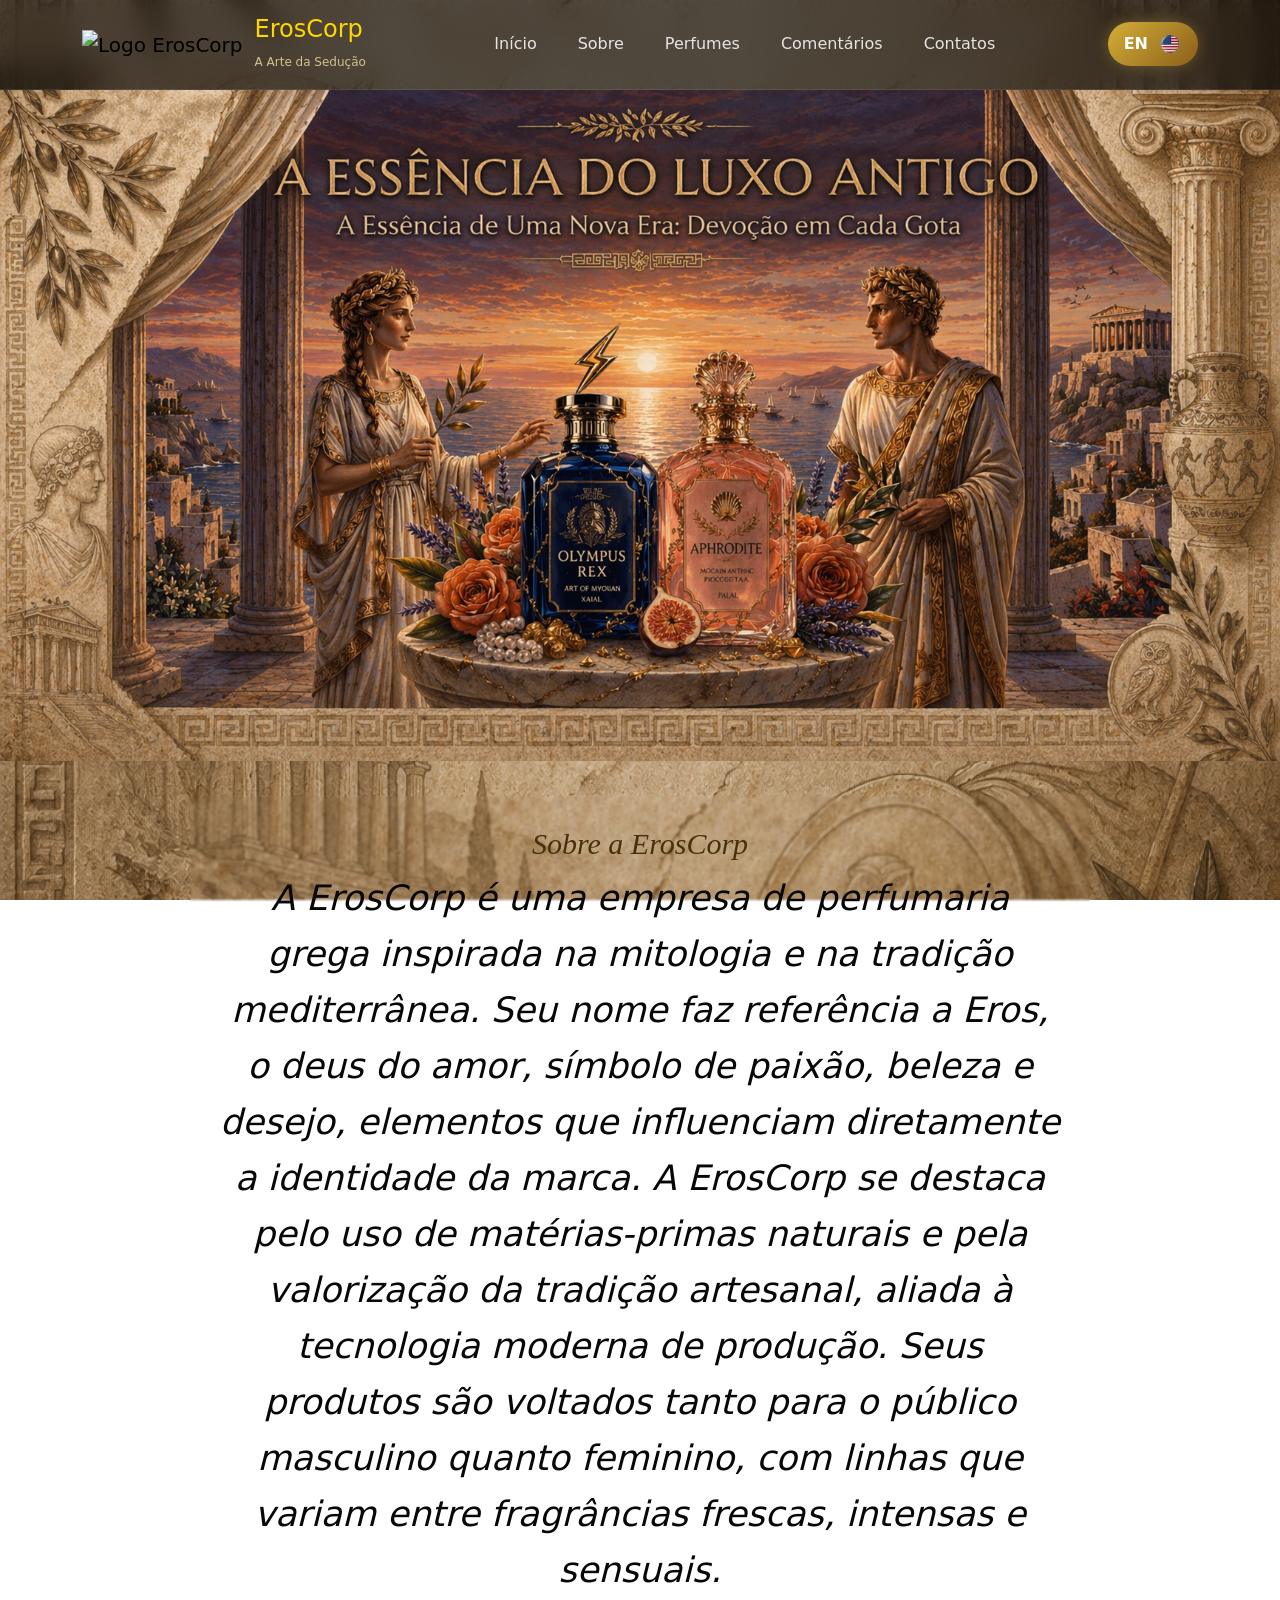
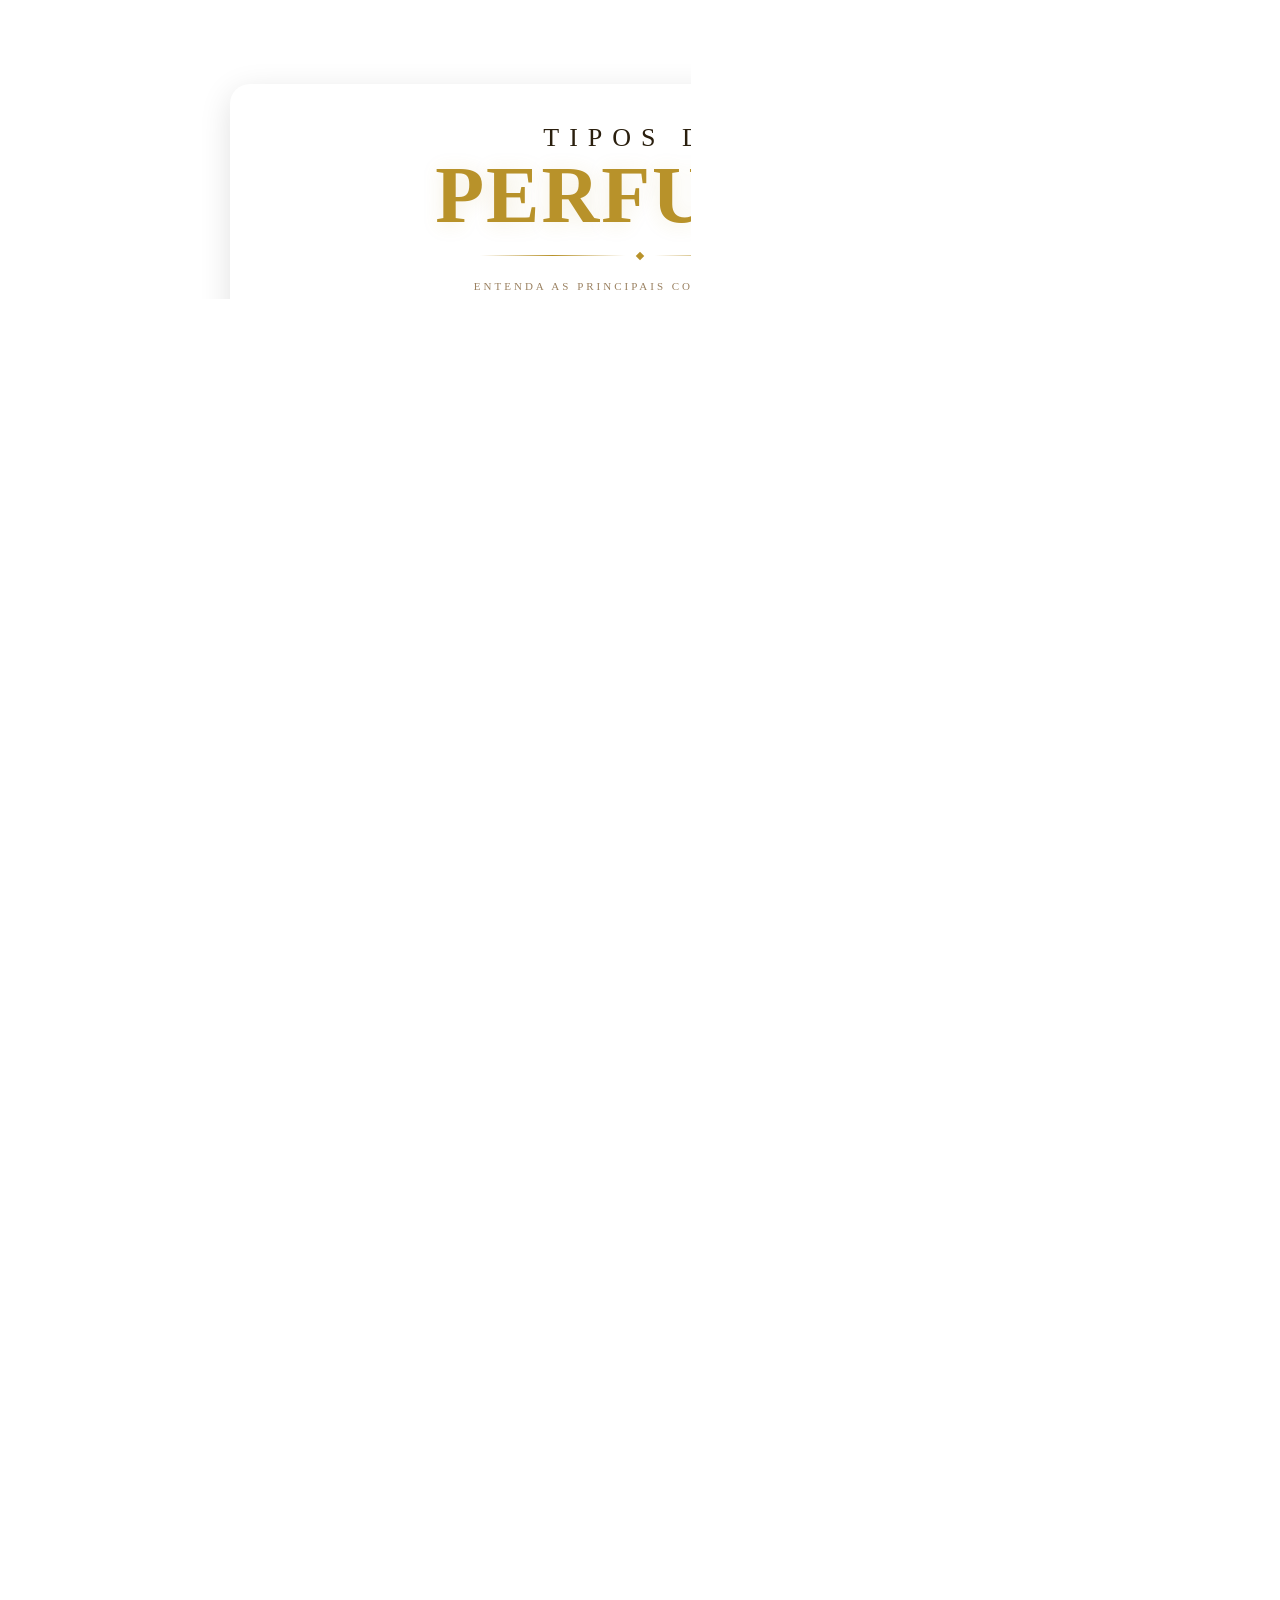
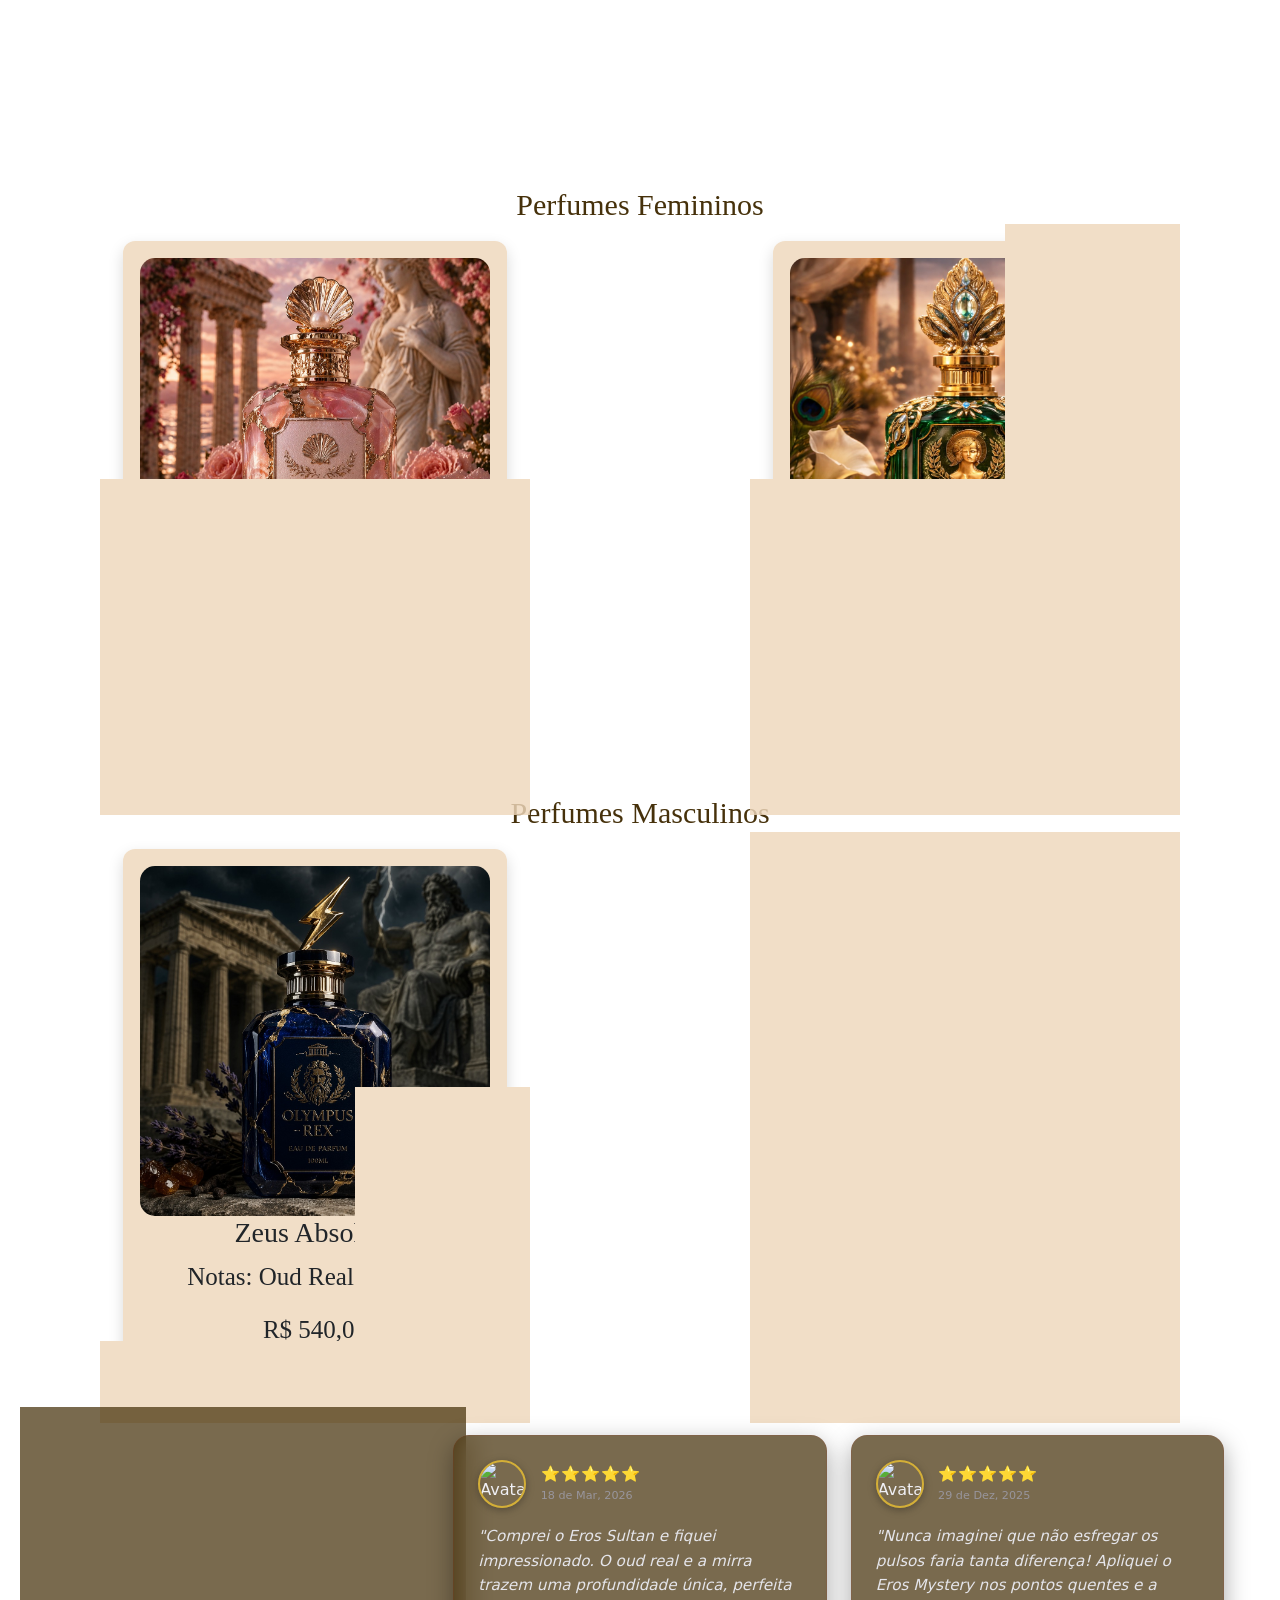
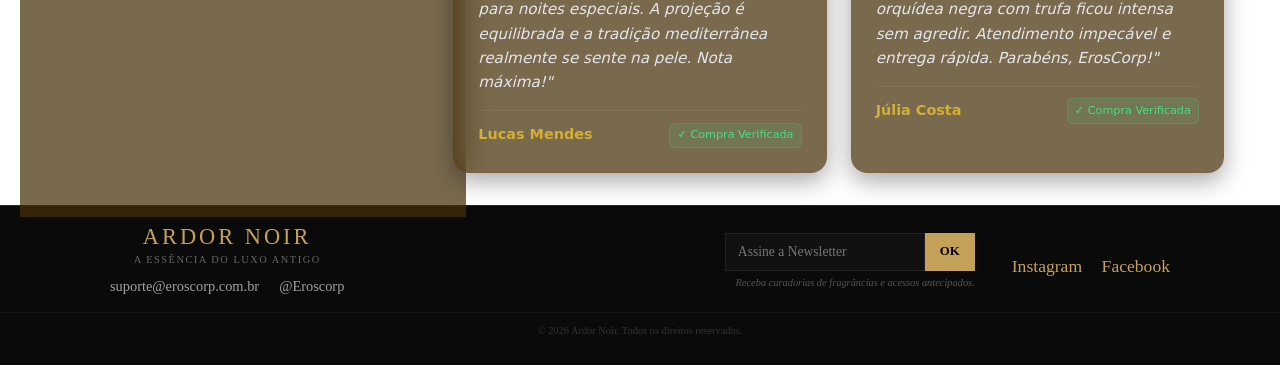
==== commit 36789369: "17/05" ====
--- a/index.html
+++ b/index.html
@@ -7,66 +7,38 @@
   <title>ErosCorp | A Arte da Sedução</title>
   <link href="https://cdn.jsdelivr.net/npm/bootstrap@5.3.8/dist/css/bootstrap.min.css" rel="stylesheet"
     integrity="sha384-sRIl4kxILFvY47J16cr9ZwB07vP4J8+LH7qKQnuqkuIAvNWLzeN8tE5YBujZqJLB" crossorigin="anonymous">
-
   <link rel="stylesheet" href="style.css">
-  <!-- <link href="https://fonts.googleapis.com/css2?family=Cinzel:wght@700&family=Montserrat:wght@300;400;600&display=swap" rel="stylesheet"> -->
 </head>
 
 <body>
+
   <header class="eros-header">
     <nav class="navbar navbar-expand-lg">
       <div class="container">
-
-        <!-- LOGO -->
         <a class="navbar-brand logo-area" href="#">
-
           <div class="logo-icon">
             <img src="img/logo.png" alt="Logo ErosCorp">
           </div>
-
           <div class="logo-text">
             <h1>ErosCorp</h1>
             <span>A Arte da Sedução</span>
           </div>
-
         </a>
-        <!-- BOTÃO MOBILE -->
-        <button class="navbar-toggler custom-toggler" type="button" data-bs-toggle="collapse"
-          data-bs-target="#menuEros">
+        <button class="navbar-toggler custom-toggler" type="button" data-bs-toggle="collapse" data-bs-target="#menuEros">
           <span class="navbar-toggler-icon"></span>
         </button>
-
-        <!-- MENU -->
         <div class="collapse navbar-collapse justify-content-center" id="menuEros">
           <ul class="navbar-nav menu-links">
-            <li class="nav-item">
-              <a class="nav-link" href="#">Início</a>
-            </li>
-
-            <li class="nav-item">
-              <a href="#sobre" class="nav-link" href="#">Sobre</a>
-            </li>
-
-            <li class="nav-item">
-              <a href="#produtos" class="nav-link" href="#">Perfumes</a>
-            </li>
-
-            <li class="nav-item">
-              <a class="nav-link" href="#comentarios">Comentarios</a>
-            </li>
-
-            <li class="nav-item">
-              <a href="#contato" class="nav-link" href="#">Contatos</a>
-            </li>
+            <li class="nav-item"><a class="nav-link" href="#">Início</a></li>
+            <li class="nav-item"><a href="#sobre" class="nav-link">Sobre</a></li>
+            <li class="nav-item"><a href="#produtos" class="nav-link">Perfumes</a></li>
+            <li class="nav-item"><a class="nav-link" href="#comentarios">Comentários</a></li>
+            <li class="nav-item"><a href="#contato" class="nav-link">Contatos</a></li>
           </ul>
         </div>
-
-        <!-- BOTÃO IDIOMA -->
         <a href="english.html" class="language-btn">
-          EN
-          <img src="img/botaoEUA.png" alt="English">
+          EN <img src="img/botaoEUA.png" alt="English">
         </a>
-
       </div>
     </nav>
   </header>
@@ -77,28 +49,16 @@
 
   <section class="about">
     <h2 id="sobre">Sobre a ErosCorp</h2>
-
-    <p>
-      A ErosCorp é uma empresa de perfumaria grega inspirada na mitologia e na tradição mediterrânea.
-      Seu nome faz referência a Eros, o deus do amor,
-      símbolo de paixão, beleza e desejo, elementos que influenciam diretamente a identidade da marca. A ErosCorp se
-      destaca pelo uso de matérias-primas naturais e pela valorização da tradição artesanal, aliada à tecnologia moderna
-      de produção.
-      Seus produtos são voltados tanto para o público masculino quanto feminino,
-      com linhas que variam entre fragrâncias frescas, intensas e sensuais.
-
-    </p>
+    <p>A ErosCorp é uma empresa de perfumaria grega inspirada na mitologia e na tradição mediterrânea.
+      Seu nome faz referência a Eros, o deus do amor, símbolo de paixão, beleza e desejo, elementos que influenciam
+      diretamente a identidade da marca. A ErosCorp se destaca pelo uso de matérias-primas naturais e pela valorização
+      da tradição artesanal, aliada à tecnologia moderna de produção. Seus produtos são voltados tanto para o público
+      masculino quanto feminino, com linhas que variam entre fragrâncias frescas, intensas e sensuais.</p>
   </section>
 
-
-  <!-- ══════════════════════════════════════════
-       INFOGRÁFICA — TIPOS DE PERFUME
-  ══════════════════════════════════════════ -->
+  <!-- INFOGRÁFICA -->
   <div class="infographic">
-
-    <!-- HEADER -->
     <div class="header">
-      <div class="header-eyebrow"></div>
       <h1>Tipos de</h1>
       <h2>Perfume</h2>
       <div class="divider">
@@ -106,13 +66,9 @@
         <div class="divider-diamond"></div>
         <div class="divider-line"></div>
       </div>
-      <div class="header-subtitle">
-        Entenda as principais concentrações<br>
-        e escolha a ideal para você
-      </div>
-    </div>
-
-    <!-- CABEÇALHO DA TABELA -->
+      <div class="header-subtitle">Entenda as principais concentrações<br>e escolha a ideal para você</div>
+    </div>
+
     <div class="table-header">
       <div class="col-label">Tipo</div>
       <div class="col-label">Concentração<br>de Óleos</div>
@@ -121,367 +77,309 @@
       <div class="col-label">Ideal Para</div>
     </div>
 
-    <!-- LINHAS DE PERFUME -->
     <div class="perfume-rows">
-
-      <!-- PARFUM -->
       <div class="perfume-row row-parfum">
-        <div class="type-cell">
-          <div class="bottle-icon">🫙</div>
-          <div>
-            <div class="type-name">Parfum</div>
-            <div class="type-abbr">Extrait de Parfum</div>
-          </div>
-        </div>
-        <div class="concentration-cell">
-          <div class="conc-value">20–40%</div>
-          <div class="dots">
-            <div class="dot filled"></div>
-            <div class="dot filled"></div>
-            <div class="dot filled"></div>
-            <div class="dot filled"></div>
-            <div class="dot filled"></div>
-          </div>
-        </div>
-        <div class="duration-cell">
-          <div class="duration-value">8 a 12</div>
-          <div class="duration-unit">horas</div>
-          <div class="clock-icon">🕐</div>
-        </div>
+        <div class="type-cell"><div class="bottle-icon">🫙</div><div><div class="type-name">Parfum</div><div class="type-abbr">Extrait de Parfum</div></div></div>
+        <div class="concentration-cell"><div class="conc-value">20–40%</div><div class="dots"><div class="dot filled"></div><div class="dot filled"></div><div class="dot filled"></div><div class="dot filled"></div><div class="dot filled"></div></div></div>
+        <div class="duration-cell"><div class="duration-value">8 a 12</div><div class="duration-unit">horas</div><div class="clock-icon">🕐</div></div>
         <div class="char-cell">A mais intensa e sofisticada. Notas ricas e profundas, com longa fixação na pele.</div>
         <div class="ideal-cell">Ocasiões especiais, noite, clima frio e quem busca máxima fixação.</div>
       </div>
-
-      <!-- EAU DE PARFUM -->
       <div class="perfume-row row-edp">
-        <div class="type-cell">
-          <div class="bottle-icon">🧴</div>
-          <div>
-            <div class="type-name">Eau de<br>Parfum</div>
-            <div class="type-abbr">EDP</div>
-          </div>
-        </div>
-        <div class="concentration-cell">
-          <div class="conc-value">15–20%</div>
-          <div class="dots">
-            <div class="dot filled"></div>
-            <div class="dot filled"></div>
-            <div class="dot filled"></div>
-            <div class="dot filled"></div>
-            <div class="dot"></div>
-          </div>
-        </div>
-        <div class="duration-cell">
-          <div class="duration-value">6 a 8</div>
-          <div class="duration-unit">horas</div>
-          <div class="clock-icon">🕑</div>
-        </div>
-        <div class="char-cell">Equilíbrio perfeito entre intensidade, fixação e sofisticação. Versátil para múltiplas
-          ocasiões.</div>
+        <div class="type-cell"><div class="bottle-icon">🧴</div><div><div class="type-name">Eau de<br>Parfum</div><div class="type-abbr">EDP</div></div></div>
+        <div class="concentration-cell"><div class="conc-value">15–20%</div><div class="dots"><div class="dot filled"></div><div class="dot filled"></div><div class="dot filled"></div><div class="dot filled"></div><div class="dot"></div></div></div>
+        <div class="duration-cell"><div class="duration-value">6 a 8</div><div class="duration-unit">horas</div><div class="clock-icon">🕑</div></div>
+        <div class="char-cell">Equilíbrio perfeito entre intensidade, fixação e sofisticação. Versátil para múltiplas ocasiões.</div>
         <div class="ideal-cell">Uso diário, trabalho, encontros e diversas ocasiões.</div>
       </div>
-
-      <!-- EAU DE TOILETTE -->
       <div class="perfume-row row-edt">
-        <div class="type-cell">
-          <div class="bottle-icon">🪷</div>
-          <div>
-            <div class="type-name">Eau de<br>Toilette</div>
-            <div class="type-abbr">EDT</div>
-          </div>
-        </div>
-        <div class="concentration-cell">
-          <div class="conc-value">5–15%</div>
-          <div class="dots">
-            <div class="dot filled"></div>
-            <div class="dot filled"></div>
-            <div class="dot filled"></div>
-            <div class="dot"></div>
-            <div class="dot"></div>
-          </div>
-        </div>
-        <div class="duration-cell">
-          <div class="duration-value">3 a 5</div>
-          <div class="duration-unit">horas</div>
-          <div class="clock-icon">🕒</div>
-        </div>
+        <div class="type-cell"><div class="bottle-icon">🪷</div><div><div class="type-name">Eau de<br>Toilette</div><div class="type-abbr">EDT</div></div></div>
+        <div class="concentration-cell"><div class="conc-value">5–15%</div><div class="dots"><div class="dot filled"></div><div class="dot filled"></div><div class="dot filled"></div><div class="dot"></div><div class="dot"></div></div></div>
+        <div class="duration-cell"><div class="duration-value">3 a 5</div><div class="duration-unit">horas</div><div class="clock-icon">🕒</div></div>
         <div class="char-cell">Mais leve e fresca, ideal para o dia a dia. Notas cítricas e florais em destaque.</div>
         <div class="ideal-cell">Dia a dia, climas quentes, ambientes de trabalho.</div>
       </div>
-
-      <!-- EAU DE COLOGNE -->
       <div class="perfume-row row-edc">
-        <div class="type-cell">
-          <div class="bottle-icon">🌿</div>
-          <div>
-            <div class="type-name">Eau de<br>Cologne</div>
-            <div class="type-abbr">EDC</div>
-          </div>
-        </div>
-        <div class="concentration-cell">
-          <div class="conc-value">2–5%</div>
-          <div class="dots">
-            <div class="dot filled"></div>
-            <div class="dot filled"></div>
-            <div class="dot"></div>
-            <div class="dot"></div>
-            <div class="dot"></div>
-          </div>
-        </div>
-        <div class="duration-cell">
-          <div class="duration-value">2 a 3</div>
-          <div class="duration-unit">horas</div>
-          <div class="clock-icon">🕓</div>
-        </div>
+        <div class="type-cell"><div class="bottle-icon">🌿</div><div><div class="type-name">Eau de<br>Cologne</div><div class="type-abbr">EDC</div></div></div>
+        <div class="concentration-cell"><div class="conc-value">2–5%</div><div class="dots"><div class="dot filled"></div><div class="dot filled"></div><div class="dot"></div><div class="dot"></div><div class="dot"></div></div></div>
+        <div class="duration-cell"><div class="duration-value">2 a 3</div><div class="duration-unit">horas</div><div class="clock-icon">🕓</div></div>
         <div class="char-cell">Muito leve e refrescante, perfeito para uma sensação de limpeza e frescor imediato.</div>
         <div class="ideal-cell">Pós-banho, dias muito quentes, ambientes informais.</div>
       </div>
-
-      <!-- EAU FRAÎCHE -->
       <div class="perfume-row row-fraiche">
-        <div class="type-cell">
-          <div class="bottle-icon">💧</div>
-          <div>
-            <div class="type-name">Eau<br>Fraîche</div>
-            <div class="type-abbr">Eau Fraîche</div>
-          </div>
-        </div>
-        <div class="concentration-cell">
-          <div class="conc-value">1–3%</div>
-          <div class="dots">
-            <div class="dot filled"></div>
-            <div class="dot"></div>
-            <div class="dot"></div>
-            <div class="dot"></div>
-            <div class="dot"></div>
-          </div>
-        </div>
-        <div class="duration-cell">
-          <div class="duration-value">1 a 2</div>
-          <div class="duration-unit">horas</div>
-          <div class="clock-icon">🕔</div>
-        </div>
-        <div class="char-cell">Leveza máxima, mais água do que essência. Sensação refrescante imediata e passageira.
-        </div>
+        <div class="type-cell"><div class="bottle-icon">💧</div><div><div class="type-name">Eau<br>Fraîche</div><div class="type-abbr">Eau Fraîche</div></div></div>
+        <div class="concentration-cell"><div class="conc-value">1–3%</div><div class="dots"><div class="dot filled"></div><div class="dot"></div><div class="dot"></div><div class="dot"></div><div class="dot"></div></div></div>
+        <div class="duration-cell"><div class="duration-value">1 a 2</div><div class="duration-unit">horas</div><div class="clock-icon">🕔</div></div>
+        <div class="char-cell">Leveza máxima, mais água do que essência. Sensação refrescante imediata e passageira.</div>
         <div class="ideal-cell">Clima extremo, esportes, momentos de relaxamento.</div>
       </div>
-
-    </div><!-- /perfume-rows -->
-
-    <!-- CARDS INFERIORES -->
+    </div>
+
     <div class="bottom-grid">
-
-      <!-- Fixação -->
       <div class="bottom-card card-fixacao">
         <div class="card-title">O que influencia na fixação?</div>
-        <div class="fixacao-item">
-          <div class="fix-icon">🧴</div>
-          <div class="fix-text"><span class="fix-label">Tipo de pele</span>Peles mais secas fixam menos a fragrância.
-          </div>
-        </div>
-        <div class="fixacao-item">
-          <div class="fix-icon">🌡️</div>
-          <div class="fix-text"><span class="fix-label">Clima</span>Frio fixa mais; calor reduz a duração.</div>
-        </div>
-        <div class="fixacao-item">
-          <div class="fix-icon">💧</div>
-          <div class="fix-text"><span class="fix-label">Hidratação</span>Pele hidratada segura melhor a fragrância.
-          </div>
-        </div>
-        <div class="fixacao-item">
-          <div class="fix-icon">✦</div>
-          <div class="fix-text"><span class="fix-label">Local de aplicação</span>Pulsos, pescoço e atrás das orelhas são
-            os melhores pontos.</div>
-        </div>
-      </div>
-
-      <!-- Famílias Olfativas -->
+        <div class="fixacao-item"><div class="fix-icon">🧴</div><div class="fix-text"><span class="fix-label">Tipo de pele</span>Peles mais secas fixam menos a fragrância.</div></div>
+        <div class="fixacao-item"><div class="fix-icon">🌡️</div><div class="fix-text"><span class="fix-label">Clima</span>Frio fixa mais; calor reduz a duração.</div></div>
+        <div class="fixacao-item"><div class="fix-icon">💧</div><div class="fix-text"><span class="fix-label">Hidratação</span>Pele hidratada segura melhor a fragrância.</div></div>
+        <div class="fixacao-item"><div class="fix-icon">✦</div><div class="fix-text"><span class="fix-label">Local de aplicação</span>Pulsos, pescoço e atrás das orelhas são os melhores pontos.</div></div>
+      </div>
       <div class="bottom-card card-olfativas">
         <div class="card-title">Famílias Olfativas</div>
-        <div class="olfativa-item">
-          <div class="olf-dot" style="background:#e8a0b0"></div>
-          <div>
-            <div class="olf-name">Floral</div>
-            <div class="olf-desc">Romântica e feminina</div>
-          </div>
-        </div>
-        <div class="olfativa-item">
-          <div class="olf-dot" style="background:#f0d060"></div>
-          <div>
-            <div class="olf-name">Cítrica</div>
-            <div class="olf-desc">Fresca e energizante</div>
-          </div>
-        </div>
-        <div class="olfativa-item">
-          <div class="olf-dot" style="background:#c08840"></div>
-          <div>
-            <div class="olf-name">Oriental</div>
-            <div class="olf-desc">Aquecida e envolvente</div>
-          </div>
-        </div>
-        <div class="olfativa-item">
-          <div class="olf-dot" style="background:#805030"></div>
-          <div>
-            <div class="olf-name">Amadeirada</div>
-            <div class="olf-desc">Elegante e marcante</div>
-          </div>
-        </div>
-        <div class="olfativa-item">
-          <div class="olf-dot" style="background:#80a060"></div>
-          <div>
-            <div class="olf-name">Aromática</div>
-            <div class="olf-desc">Herbal e refrescante</div>
-          </div>
-        </div>
-      </div>
-
-      <!-- Dica Extra -->
+        <div class="olfativa-item"><div class="olf-dot" style="background:#e8a0b0"></div><div><div class="olf-name">Floral</div><div class="olf-desc">Romântica e feminina</div></div></div>
+        <div class="olfativa-item"><div class="olf-dot" style="background:#f0d060"></div><div><div class="olf-name">Cítrica</div><div class="olf-desc">Fresca e energizante</div></div></div>
+        <div class="olfativa-item"><div class="olf-dot" style="background:#c08840"></div><div><div class="olf-name">Oriental</div><div class="olf-desc">Aquecida e envolvente</div></div></div>
+        <div class="olfativa-item"><div class="olf-dot" style="background:#805030"></div><div><div class="olf-name">Amadeirada</div><div class="olf-desc">Elegante e marcante</div></div></div>
+        <div class="olfativa-item"><div class="olf-dot" style="background:#80a060"></div><div><div class="olf-name">Aromática</div><div class="olf-desc">Herbal e refrescante</div></div></div>
+      </div>
       <div class="bottom-card card-dica">
         <div class="card-title">Dica Extra</div>
-        <div class="dica-text">
-          Não esfregue os pulsos após aplicar o perfume. Isso pode quebrar as moléculas da fragrância e reduzir
-          significativamente a fixação.
-        </div>
-        <div class="dica-quote">
-          <p>"Um perfume é invisível, mas inesquecível."</p>
-          <small>— ♥</small>
-        </div>
-      </div>
-      <section id="produtos">
-
-    </div><!-- /bottom-grid -->
-
-  </div><!-- /infographic -->
-
-
-  <section class="catalog female-section">
-    <h2 class="title">Perfumes Femininas</h2>
-    <div class="grid">
-      <div class="card">
-        <img src="img/afrodite.jpg" alt="Eros Mystery">
-        <div class="card-info">
-          <h3>Eros Mystery</h3>
-          <p>Notas: Orquídea Negra & Trufa</p>
-          <span class="price">R$ 489,00</span>
-        </div>
-      </div>
-      <div class="card">
-        <img src="img/hera.jpg" alt="Eros Elixir">
-        <div class="card-info">
-          <h3>Eros Elixir</h3>
-          <p>Notas: Mel & Sândalo Indiano</p>
-          <span class="price">R$ 515,00</span>
-        </div>
-      </div>
-    </div>
+        <div class="dica-text">Não esfregue os pulsos após aplicar o perfume. Isso pode quebrar as moléculas da fragrância e reduzir significativamente a fixação.</div>
+        <div class="dica-quote"><p>"Um perfume é invisível, mas inesquecível."</p><small>— ♥</small></div>
+      </div>
+    </div>
+  </div>
+
+
+  <!-- ═══════════ CATÁLOGO ═══════════ -->
+  <section id="produtos">
+
+    <section class="catalog female-section">
+      <h2 class="title">Perfumes Femininos</h2>
+      <div class="grid">
+
+        <div class="card perf-card-clickable" onclick="abrirModal('mystery')">
+          <img src="img/afrodite.jpg" alt="Eros Mystery">
+          <div class="card-info">
+            <h3>Aphodite's Desire</h3>
+            <p>Notas: Orquídea Negra &amp; Trufa</p>
+            <span class="price">R$ 489,00</span>
+          </div>
+          <div class="card-hint">Clique para detalhes ✦</div>
+        </div>
+
+        <div class="card perf-card-clickable" onclick="abrirModal('elixir')">
+          <img src="img/hera.jpg" alt="Eros Elixir">
+          <div class="card-info">
+            <h3>Hera's Royalty</h3>
+            <p>Notas: Mel &amp; Sândalo Indiano</p>
+            <span class="price">R$ 515,00</span>
+          </div>
+          <div class="card-hint">Clique para detalhes ✦</div>
+        </div>
+
+      </div>
+    </section>
+
+    <section class="catalog male-section">
+      <h2 class="title">Perfumes Masculinos</h2>
+      <div class="grid">
+
+        <div class="card perf-card-clickable" onclick="abrirModal('sultan')">
+          <img src="img/zeus.jpg" alt="Eros Sultan">
+          <div class="card-info">
+            <h3>Zeus Absolute</h3>
+            <p>Notas: Oud Real &amp; Mirra</p>
+            <span class="price">R$ 540,00</span>
+          </div>
+          <div class="card-hint">Clique para detalhes ✦</div>
+        </div>
+
+        <div class="card perf-card-clickable" onclick="abrirModal('nomad')">
+          <img src="img/ares.jpg" alt="Eros Nomad">
+          <div class="card-info">
+            <h3>Hades' Depth</h3>
+            <p>Notas: Incenso &amp; Tabaco Seco</p>
+            <span class="price">R$ 495,00</span>
+          </div>
+          <div class="card-hint">Clique para detalhes ✦</div>
+        </div>
+
+      </div>
+    </section>
+
   </section>
 
-  <section class="catalog male-section">
-    <h2 class="title">Perfumes Masculinas</h2>
-    <div class="grid">
-      <div class="card">
-        <img src="img/zeus.jpg" alt="Eros Sultan">
-        <div class="card-info">
-          <h3>Eros Sultan</h3>
-          <p>Notas: Oud Real & Mirra</p>
-          <span class="price">R$ 540,00</span>
-        </div>
-      </div>
-      <div class="card">
-        <img src="img/ares.jpg" alt="Eros Nomad">
-        <div class="card-info">
-          <h3>Eros Nomad</h3>
-          <p>Notas: Incenso & Tabaco Seco</p>
-          <span class="price">R$ 495,00</span>
-        </div>
-      </div>
+
+  <!-- ═══════════ MODAIS ═══════════ -->
+
+  <!-- MODAL: Eros Mystery -->
+  <div class="perf-modal-overlay" id="modal-mystery">
+    <div class="perf-modal">
+      <button class="perf-modal-close" onclick="fecharModal('mystery')">✕</button>
+      <div class="perf-modal-header fem-header">
+        <div class="perf-modal-emoji">🌸</div>
+        <div>
+          <div class="perf-modal-nome">Aphodite's Desire</div>
+          <div class="perf-modal-sub">Feminino · Sensual · Inspirado em Afrodite</div>
+          <div class="perf-modal-badge fem-badge">Feminino</div>
+        </div>
+      </div>
+      <div class="perf-modal-body">
+        <div class="perf-modal-grid4">
+          <div class="perf-field"><div class="perf-field-label">Tipo</div><div class="perf-field-value">Parfum (Extrait)</div></div>
+          <div class="perf-field"><div class="perf-field-label">Volume</div><div class="perf-field-value">75 ml</div></div>
+          <div class="perf-field"><div class="perf-field-label">Concentração</div><div class="perf-field-value">22%</div></div>
+          <div class="perf-field"><div class="perf-field-label">Fixação</div><div class="perf-field-value">10–12 h</div></div>
+        </div>
+        <div class="perf-section-label">Notas Aromáticas</div>
+        <div class="perf-notes">
+          <div class="perf-note"><div class="perf-note-dot" style="background:#e8a0c0"></div><span class="perf-note-label">Saída</span><span class="perf-note-value">Bergamota &amp; Íris</span></div>
+          <div class="perf-note"><div class="perf-note-dot" style="background:#b56080"></div><span class="perf-note-label">Coração</span><span class="perf-note-value">Orquídea Negra &amp; Jasmim</span></div>
+          <div class="perf-note"><div class="perf-note-dot" style="background:#7a3a50"></div><span class="perf-note-label">Fundo</span><span class="perf-note-value">Trufa &amp; Almíscar</span></div>
+        </div>
+        <div class="perf-section-label">Família Olfativa</div>
+        <div class="perf-familia"><div class="perf-familia-dot" style="background:#e8a0b0"></div><span>Floral Oriental</span></div>
+        <div class="perf-desc">Uma fragrância enigmática inspirada em Afrodite, deusa grega do amor e da beleza. A orquídea negra e a trufa criam uma sedução noturna intensa e misteriosa, perfeita para ocasiões especiais e climas frios.</div>
+        <div class="perf-modal-preco">R$ 489,00</div>
+      </div>
+    </div>
+  </div>
+
+  <!-- MODAL: Eros Elixir -->
+  <div class="perf-modal-overlay" id="modal-elixir">
+    <div class="perf-modal">
+      <button class="perf-modal-close" onclick="fecharModal('elixir')">✕</button>
+      <div class="perf-modal-header fem-header">
+        <div class="perf-modal-emoji">🍯</div>
+        <div>
+          <div class="perf-modal-nome">Hera's Royalty</div>
+          <div class="perf-modal-sub">Feminino · Sofisticado · Inspirado em Hera</div>
+          <div class="perf-modal-badge fem-badge">Feminino</div>
+        </div>
+      </div>
+      <div class="perf-modal-body">
+        <div class="perf-modal-grid4">
+          <div class="perf-field"><div class="perf-field-label">Tipo</div><div class="perf-field-value">Eau de Parfum</div></div>
+          <div class="perf-field"><div class="perf-field-label">Volume</div><div class="perf-field-value">100 ml</div></div>
+          <div class="perf-field"><div class="perf-field-label">Concentração</div><div class="perf-field-value">18%</div></div>
+          <div class="perf-field"><div class="perf-field-label">Fixação</div><div class="perf-field-value">7–9 h</div></div>
+        </div>
+        <div class="perf-section-label">Notas Aromáticas</div>
+        <div class="perf-notes">
+          <div class="perf-note"><div class="perf-note-dot" style="background:#f0c060"></div><span class="perf-note-label">Saída</span><span class="perf-note-value">Limão Siciliano &amp; Frésia</span></div>
+          <div class="perf-note"><div class="perf-note-dot" style="background:#d4903a"></div><span class="perf-note-label">Coração</span><span class="perf-note-value">Mel &amp; Baunilha</span></div>
+          <div class="perf-note"><div class="perf-note-dot" style="background:#8b5e1a"></div><span class="perf-note-label">Fundo</span><span class="perf-note-value">Sândalo Indiano &amp; Âmbar</span></div>
+        </div>
+        <div class="perf-section-label">Família Olfativa</div>
+        <div class="perf-familia"><div class="perf-familia-dot" style="background:#f0d060"></div><span>Floral Gourmand</span></div>
+        <div class="perf-desc">Inspirado em Hera, rainha do Olimpo. O mel e o sândalo indiano formam um abraço envolvente e quente, equilibrando doçura e elegância em uma fragrância versátil para o dia a dia e encontros especiais.</div>
+        <div class="perf-modal-preco">R$ 515,00</div>
+      </div>
+    </div>
+  </div>
+
+  <!-- MODAL: Eros Sultan -->
+  <div class="perf-modal-overlay" id="modal-sultan">
+    <div class="perf-modal">
+      <button class="perf-modal-close" onclick="fecharModal('sultan')">✕</button>
+      <div class="perf-modal-header masc-header">
+        <div class="perf-modal-emoji">👑</div>
+        <div>
+          <div class="perf-modal-nome">Zeus absolute</div>
+          <div class="perf-modal-sub">Masculino · Majestoso · Inspirado em Zeus</div>
+          <div class="perf-modal-badge masc-badge">Masculino</div>
+        </div>
+      </div>
+      <div class="perf-modal-body">
+        <div class="perf-modal-grid4">
+          <div class="perf-field"><div class="perf-field-label">Tipo</div><div class="perf-field-value">Eau de Parfum</div></div>
+          <div class="perf-field"><div class="perf-field-label">Volume</div><div class="perf-field-value">100 ml</div></div>
+          <div class="perf-field"><div class="perf-field-label">Concentração</div><div class="perf-field-value">20%</div></div>
+          <div class="perf-field"><div class="perf-field-label">Fixação</div><div class="perf-field-value">8–10 h</div></div>
+        </div>
+        <div class="perf-section-label">Notas Aromáticas</div>
+        <div class="perf-notes">
+          <div class="perf-note"><div class="perf-note-dot" style="background:#d4a830"></div><span class="perf-note-label">Saída</span><span class="perf-note-value">Cardamomo &amp; Açafrão</span></div>
+          <div class="perf-note"><div class="perf-note-dot" style="background:#8b4a10"></div><span class="perf-note-label">Coração</span><span class="perf-note-value">Oud Real &amp; Rosa de Damasco</span></div>
+          <div class="perf-note"><div class="perf-note-dot" style="background:#4a2a08"></div><span class="perf-note-label">Fundo</span><span class="perf-note-value">Mirra &amp; Âmbar Cinza</span></div>
+        </div>
+        <div class="perf-section-label">Família Olfativa</div>
+        <div class="perf-familia"><div class="perf-familia-dot" style="background:#c08840"></div><span>Amadeirado Oriental</span></div>
+        <div class="perf-desc">Inspirado em Zeus, soberano dos deuses. O oud real e a mirra compõem uma profundidade única, com projeção imponente e longa fixação. Ideal para noites especiais, eventos formais e encontros marcantes.</div>
+        <div class="perf-modal-preco">R$ 540,00</div>
+      </div>
+    </div>
+  </div>
+
+  <!-- MODAL: Eros Nomad -->
+  <div class="perf-modal-overlay" id="modal-nomad">
+    <div class="perf-modal">
+      <button class="perf-modal-close" onclick="fecharModal('nomad')">✕</button>
+      <div class="perf-modal-header masc-header">
+        <div class="perf-modal-emoji">🌿</div>
+        <div>
+          <div class="perf-modal-nome">Hades' Depth</div>
+          <div class="perf-modal-sub">Masculino · Intenso · Inspirado em Ares</div>
+          <div class="perf-modal-badge masc-badge">Masculino</div>
+        </div>
+      </div>
+      <div class="perf-modal-body">
+        <div class="perf-modal-grid4">
+          <div class="perf-field"><div class="perf-field-label">Tipo</div><div class="perf-field-value">Eau de Toilette</div></div>
+          <div class="perf-field"><div class="perf-field-label">Volume</div><div class="perf-field-value">100 ml</div></div>
+          <div class="perf-field"><div class="perf-field-label">Concentração</div><div class="perf-field-value">12%</div></div>
+          <div class="perf-field"><div class="perf-field-label">Fixação</div><div class="perf-field-value">4–6 h</div></div>
+        </div>
+        <div class="perf-section-label">Notas Aromáticas</div>
+        <div class="perf-notes">
+          <div class="perf-note"><div class="perf-note-dot" style="background:#888070"></div><span class="perf-note-label">Saída</span><span class="perf-note-value">Pimenta Negra &amp; Bergamota</span></div>
+          <div class="perf-note"><div class="perf-note-dot" style="background:#605040"></div><span class="perf-note-label">Coração</span><span class="perf-note-value">Incenso &amp; Couro</span></div>
+          <div class="perf-note"><div class="perf-note-dot" style="background:#3a2a18"></div><span class="perf-note-label">Fundo</span><span class="perf-note-value">Tabaco Seco &amp; Vetiver</span></div>
+        </div>
+        <div class="perf-section-label">Família Olfativa</div>
+        <div class="perf-familia"><div class="perf-familia-dot" style="background:#805030"></div><span>Aromática Amadeirada</span></div>
+        <div class="perf-desc">Inspirado em Ares, deus da guerra e da bravura. O incenso e o tabaco seco criam uma trilha seca e misteriosa, evocando força e aventura. Perfeito para o uso diário e ambientes ao ar livre.</div>
+        <div class="perf-modal-preco">R$ 495,00</div>
+      </div>
+    </div>
+  </div>
+
+
+  <!-- ═══════════ COMENTÁRIOS ═══════════ -->
+  <section id="comentarios">
+    <div class="eros-reviews-container">
+      <article class="eros-review-card">
+        <div class="eros-card-top">
+          <div class="eros-avatar"><img src="https://i.pravatar.cc/150?img=5" alt="Avatar Ana" class="eros-avatar-img"></div>
+          <div class="eros-rating-date"><span class="eros-stars">⭐⭐⭐⭐⭐</span><span class="eros-date">12 de Mai, 2026</span></div>
+        </div>
+        <p class="eros-comment">"O Eros Elixir é simplesmente divino! As notas de mel e sândalo indiano criam uma combinação envolvente. Seguindo a dica da ErosCorp de manter a pele hidratada, a fixação superou 8 horas. Recomendo demais!"</p>
+        <div class="eros-card-bottom"><span class="eros-author">Ana Clara</span><span class="eros-verified">✓ Compra Verificada</span></div>
+      </article>
+      <article class="eros-review-card">
+        <div class="eros-card-top">
+          <div class="eros-avatar"><img src="https://i.pravatar.cc/150?img=11" alt="Avatar Lucas" class="eros-avatar-img"></div>
+          <div class="eros-rating-date"><span class="eros-stars">⭐⭐⭐⭐⭐</span><span class="eros-date">18 de Mar, 2026</span></div>
+        </div>
+        <p class="eros-comment">"Comprei o Eros Sultan e fiquei impressionado. O oud real e a mirra trazem uma profundidade única, perfeita para noites especiais. A projeção é equilibrada e a tradição mediterrânea realmente se sente na pele. Nota máxima!"</p>
+        <div class="eros-card-bottom"><span class="eros-author">Lucas Mendes</span><span class="eros-verified">✓ Compra Verificada</span></div>
+      </article>
+      <article class="eros-review-card">
+        <div class="eros-card-top">
+          <div class="eros-avatar"><img src="https://i.pravatar.cc/150?img=9" alt="Avatar Júlia" class="eros-avatar-img"></div>
+          <div class="eros-rating-date"><span class="eros-stars">⭐⭐⭐⭐⭐</span><span class="eros-date">29 de Dez, 2025</span></div>
+        </div>
+        <p class="eros-comment">"Nunca imaginei que não esfregar os pulsos faria tanta diferença! Apliquei o Eros Mystery nos pontos quentes e a orquídea negra com trufa ficou intensa sem agredir. Atendimento impecável e entrega rápida. Parabéns, ErosCorp!"</p>
+        <div class="eros-card-bottom"><span class="eros-author">Júlia Costa</span><span class="eros-verified">✓ Compra Verificada</span></div>
+      </article>
     </div>
   </section>
 
-<section id="comentarios">
-  <div class="eros-reviews-container">
-
-    <!-- Card 1 -->
-    <article class="eros-review-card">
-      <div class="eros-card-top">
-        <div class="eros-avatar">
-          <img src="https://i.pravatar.cc/150?img=5" alt="Avatar Ana" class="eros-avatar-img">
-        </div>
-        <div class="eros-rating-date">
-          <span class="eros-stars">⭐⭐⭐⭐⭐</span>
-          <span class="eros-date">12 de Mai, 2026</span>
-        </div>
-      </div>
-      <p class="eros-comment">"O Eros Elixir é simplesmente divino! As notas de mel e sândalo indiano criam uma
-        combinação envolvente. Seguindo a dica da ErosCorp de manter a pele hidratada, a fixação superou 8 horas.
-        Recomendo demais!"</p>
-      <div class="eros-card-bottom">
-        <span class="eros-author">Ana Clara</span>
-        <span class="eros-verified">✓ Compra Verificada</span>
-      </div>
-    </article>
-
-    <!-- Card 2 -->
-    <article class="eros-review-card">
-      <div class="eros-card-top">
-        <div class="eros-avatar">
-          <img src="https://i.pravatar.cc/150?img=11" alt="Avatar Lucas" class="eros-avatar-img">
-        </div>
-        <div class="eros-rating-date">
-          <span class="eros-stars">⭐⭐⭐⭐⭐</span>
-          <span class="eros-date">18 de Mar, 2026</span>
-        </div>
-      </div>
-      <p class="eros-comment">"Comprei o Eros Sultan e fiquei impressionado. O oud real e a mirra trazem uma
-        profundidade única, perfeita para noites especiais. A projeção é equilibrada e a tradição mediterrânea realmente
-        se sente na pele. Nota máxima!"</p>
-      <div class="eros-card-bottom">
-        <span class="eros-author">Lucas Mendes</span>
-        <span class="eros-verified">✓ Compra Verificada</span>
-      </div>
-    </article>
-
-    <!-- Card 3 -->
-    <article class="eros-review-card">
-      <div class="eros-card-top">
-        <div class="eros-avatar">
-          <img src="https://i.pravatar.cc/150?img=9" alt="Avatar Júlia" class="eros-avatar-img">
-        </div>
-        <div class="eros-rating-date">
-          <span class="eros-stars">⭐⭐⭐⭐⭐</span>
-          <span class="eros-date">29 de Den, 2025</span>
-        </div>
-      </div>
-      <p class="eros-comment">"Nunca imaginei que não esfregar os pulsos faria tanta diferença! Apliquei o Eros Mystery
-        nos pontos quentes e a orquídea negra com trufa ficou intensa sem agredir. Atendimento impecável e entrega
-        rápida. Parabéns, ErosCorp!"</p>
-      <div class="eros-card-bottom">
-        <span class="eros-author">Júlia Costa</span>
-        <span class="eros-verified">✓ Compra Verificada</span>
-      </div>
-    </article>
-
-  </div>
-</section>
-
-
+
+  <!-- ═══════════ FOOTER ═══════════ -->
   <section id="contato">
     <footer class="footer">
       <div class="footer-container">
-        <!-- Lado Esquerdo: Marca e Contatos Diretos (Mais Visíveis) -->
         <div class="footer-left">
           <div class="brand-section">
             <h2 class="footer-logo">ARDOR NOIR</h2>
             <p class="footer-slogan">A ESSÊNCIA DO LUXO ANTIGO</p>
           </div>
-
           <nav class="support-nav">
             <a href="mailto:suporte@eroscorp.com.br" target="_blank">suporte@eroscorp.com.br</a>
             <a href="https://instagram.com/eroscorp" target="_blank">@Eroscorp</a>
           </nav>
         </div>
-
-        <!-- Lado Direito: Newsletter Compacta -->
         <div class="footer-right">
           <div class="newsletter-block">
             <form class="newsletter-form">
@@ -490,23 +388,22 @@
             </form>
             <p class="newsletter-tip">Receba curadorias de fragrâncias e acessos antecipados.</p>
           </div>
-
           <div class="social-links">
-            <a href="https://instagram.com/eroscorp" target="_blank"><i class="fab fa-instagram"></i></a>
-            <a href="#"><i class="fab fa-facebook-f"></i></a>
-          </div>
-        </div>
-      </div>
-
+            <a href="https://instagram.com/eroscorp" target="_blank">Instagram</a>
+            <a href="#">Facebook</a>
+          </div>
+        </div>
+      </div>
       <div class="footer-bottom">
         <p>&copy; 2026 Ardor Noir. Todos os direitos reservados.</p>
       </div>
     </footer>
   </section>
+
   <script src="https://cdn.jsdelivr.net/npm/bootstrap@5.3.8/dist/js/bootstrap.bundle.min.js"
     integrity="sha384-FKyoEForCGlyvwx9Hj09JcYn3nv7wiPVlz7YYwJrWVcXK/BmnVDxM+D2scQbITxI"
     crossorigin="anonymous"></script>
-  <section id="contato">
+  <script src="script.js"></script>
+
 </body>
-
 </html>
--- a/style.css
+++ b/style.css
@@ -1,251 +1,282 @@
-body { 
-    background-image: url("img/backgroud.png");
-    background-size: cover;
-    background-position: center;
-    background-attachment: fixed;
-    margin: 0;
-    min-height: 100vh;
-}
-/* =========================
-   HEADER EROSCORP
-========================= */
+/* ══════════════════════════════════════════
+   BASE
+══════════════════════════════════════════ */
+
+body {
+  background-image: url("img/backgroud.png");
+  background-size: cover;
+  background-position: center;
+  background-attachment: fixed;
+  margin: 0;
+  min-height: 100vh;
+  padding-top: 100px;
+}
+
+body.modal-aberto {
+  overflow: hidden;
+}
+
+
+/* ══════════════════════════════════════════
+   HEADER
+══════════════════════════════════════════ */
 
 .eros-header {
-    position: fixed;
-    top: 0;
-    width: 100%;
-    z-index: 999;
-    backdrop-filter: blur(14px);
-    background: rgba(10, 10, 10, 0.65);
-    border-bottom: 1px solid rgba(255,255,255,0.08);
+  position: fixed;
+  top: 0;
+  width: 100%;
+  z-index: 999;
+  backdrop-filter: blur(14px);
+  background: rgba(10, 10, 10, 0.65);
+  border-bottom: 1px solid rgba(255, 255, 255, 0.08);
 }
 
 .navbar {
-    padding: 10px 0;
+  padding: 10px 0;
 }
 
 .logo-area {
-    display: flex;
-    align-items: center;
-    gap: 12px;
-    text-decoration: none;
-}
-
+  display: flex;
+  align-items: center;
+  gap: 12px;
+  text-decoration: none;
+}
+
+.logo-icon img {
+  width: 120px;
+  height: 80px;
+  object-fit: contain;
+}
 
 .logo-text h1 {
-    margin: 0;
-    font-size: 1.5rem;
-    color: #f5f5f5;
-    font-weight: 700;
-    letter-spacing: 1px;
+  margin: 0;
+  font-size: 24px;
+  color: gold;
 }
 
 .logo-text span {
-    font-size: 0.75rem;
-    color: #faf9f5;
-    letter-spacing: 2px;
-    text-transform: uppercase;
+  font-size: 12px;
+  color: #d4c28a;
 }
 
 .menu-links {
-    gap: 25px;
+  gap: 25px;
 }
 
 .menu-links .nav-link {
-    color: #e5e5e5;
-    font-weight: 500;
-    transition: 0.3s;
-    position: relative;
+  color: #e5e5e5;
+  font-weight: 500;
+  transition: 0.3s;
+  position: relative;
 }
 
 .menu-links .nav-link::after {
-    content: "";
-    position: absolute;
-    left: 0;
-    bottom: -6px;
-    width: 0%;
-    height: 2px;
-    background: #d4af37;
-    transition: 0.3s;
+  content: "";
+  position: absolute;
+  left: 0;
+  bottom: -6px;
+  width: 0%;
+  height: 2px;
+  background: #d4af37;
+  transition: 0.3s;
 }
 
 .menu-links .nav-link:hover {
-    color: #f0db67;
+  color: #f0db67;
 }
 
 .menu-links .nav-link:hover::after {
-    width: 100%;
+  width: 100%;
 }
 
 .language-btn {
-    display: flex;
-    align-items: center;
+  display: flex;
+  align-items: center;
+  gap: 10px;
+  padding: 10px 16px;
+  border-radius: 50px;
+  text-decoration: none;
+  color: white;
+  background: linear-gradient(135deg, #d4af37, #8b5e1a);
+  font-weight: 600;
+  transition: 0.3s;
+  box-shadow: 0 0 15px rgba(212, 175, 55, 0.3);
+}
+
+.language-btn img {
+  width: 24px;
+  height: 24px;
+  object-fit: cover;
+  border-radius: 50%;
+}
+
+.language-btn:hover {
+  transform: translateY(-2px);
+  box-shadow: 0 0 25px rgba(212, 175, 55, 0.5);
+}
+
+.custom-toggler {
+  border: none;
+  box-shadow: none !important;
+}
+
+.navbar-toggler-icon {
+  filter: invert(1);
+}
+
+@media (max-width: 991px) {
+  .menu-links {
+    margin-top: 25px;
+    text-align: center;
     gap: 10px;
-    padding: 10px 16px;
-    border-radius: 50px;
-    text-decoration: none;
-    color: white;
-    background: linear-gradient(135deg, #d4af37, #8b5e1a);
-    font-weight: 600;
-    transition: 0.3s;
-    box-shadow: 0 0 15px rgba(212,175,55,0.3);
-}
-
-.language-btn img {
-    width: 24px;
-    height: 24px;
-    object-fit: cover;
-    border-radius: 50%;
-}
-
-.language-btn:hover {
-    transform: translateY(-2px);
-    box-shadow: 0 0 25px rgba(212,175,55,0.5);
-}
-
-/* MENU MOBILE */
-
-.custom-toggler {
-    border: none;
-    box-shadow: none !important;
-}
-
-.navbar-toggler-icon {
-    filter: invert(1);
-}
-
-/* ESPAÇO POR HEADER FIXO */
-
-body {
-    padding-top: 100px;
-}
-
-/* RESPONSIVO */
-
-@media (max-width: 991px) {
-
-    .menu-links {
-        margin-top: 25px;
-        text-align: center;
-        gap: 10px;
-    }
-
-    .language-btn {
-        margin-top: 20px;
-        justify-content: center;
-    }
-
-    .navbar-collapse {
-        padding-bottom: 20px;
-    }
-}
-/* Estilo para a imagem de banner se adaptar à tela */
+  }
+  .language-btn {
+    margin-top: 20px;
+    justify-content: center;
+  }
+  .navbar-collapse {
+    padding-bottom: 20px;
+  }
+}
+
+
+/* ══════════════════════════════════════════
+   BANNER
+══════════════════════════════════════════ */
+
 .banner-topo {
-    width: 100%;
-    overflow: hidden;
-    position: relative;
+  width: 100%;
+  overflow: hidden;
+  position: relative;
   top: -10px;
 }
 
 .banner-topo img {
-    width: 100%;
-    height: auto;
-    display: block; /* Tira espacamento fantasma embaixo da imagem */
-}
+  width: 100%;
+  height: auto;
+  display: block;
+}
+
+
+/* ══════════════════════════════════════════
+   SOBRE / ABOUT
+══════════════════════════════════════════ */
 
 .about {
-     font-style: italic;
-    color: rgb(7, 7, 7);
-    font-size: 35px;
-    text-align: center; 
-    padding: 20px;
-    margin: 25px auto;
-    line-height: 1.6;
-    max-width: 900px;
-    /*background: rgba(255, 255, 255, 0.2); transparência */
-    backdrop-filter: blur(1px);         /* efeito fosco */
-    -webkit-backdrop-filter: blur(10px); /* compatibilidade */
-
-    border-radius: 15px;
-    padding: 30px;
-}
-
-.about p {
-    /*margin-bottom: 15px;*/
-}
-
+  font-style: italic;
+  color: rgb(7, 7, 7);
+  font-size: 35px;
+  text-align: center;
+  margin: 25px auto;
+  line-height: 1.6;
+  max-width: 900px;
+  backdrop-filter: blur(1px);
+  -webkit-backdrop-filter: blur(10px);
+  border-radius: 15px;
+  padding: 30px;
+}
 
 h2 {
-    font-family: 'Cinzel', serif;
-    color: rgb(70, 49, 11);
-    font-size: 30px;
-    text-align: center;
+  font-family: 'Cinzel', serif;
+  color: rgb(70, 49, 11);
+  font-size: 30px;
+  text-align: center;
+}
+
+
+/* ══════════════════════════════════════════
+   CARDS DE PRODUTO
+══════════════════════════════════════════ */
+
+.grid {
+  display: flex;
+  justify-content: center;
+  gap: 20px;
+  flex-wrap: wrap;
 }
 
 .card {
-    font-family: Cambria, serif;
-    font-size: 25px;
-    text-align: center;
-    margin: 10px auto;
-    align-items: center;
-    padding: 15px;
-    width: 30%;
-     background: rgba(239, 215, 187, 0.822);
-    box-shadow: 0 6px 15px rgba(0,0,0,0.15);
-    border-radius: 12px;
-    display: flex;
-    flex-direction: column;
-    transition: 0.5s; 
-    backdrop-filter: blur(1px);
-    
-    
+  font-family: Cambria, serif;
+  font-size: 25px;
+  text-align: center;
+  margin: 10px auto;
+  align-items: center;
+  padding: 15px;
+  width: 30%;
+  background: rgba(239, 215, 187, 0.822);
+  box-shadow: 0 6px 15px rgba(0, 0, 0, 0.15);
+  border-radius: 12px;
+  display: flex;
+  flex-direction: column;
+  transition: 0.5s;
+  backdrop-filter: blur(1px);
 }
 
 .card:hover {
-    transform: scale(1.05);
+  transform: scale(1.05);
 }
 
 .card img {
-     width: 100%;
-    aspect-ratio: 2 / 2; 
-    object-fit: cover;  
-    border-radius: 15px;
-}
-
-.grid {
-    display: flex;
-    justify-content: center;
-    gap: 20px;
+  width: 100%;
+  aspect-ratio: 2 / 2;
+  object-fit: cover;
+  border-radius: 15px;
+}
+
+/* Card clicável */
+.perf-card-clickable {
+  cursor: pointer;
+  border: 2px solid transparent;
+  transition: transform 0.3s, box-shadow 0.3s, border-color 0.3s;
+}
+
+.perf-card-clickable:hover {
+  transform: scale(1.05) translateY(-4px);
+  box-shadow: 0 12px 30px rgba(212, 175, 55, 0.35);
+  border-color: rgba(212, 175, 55, 0.6);
+}
+
+.card-hint {
+  margin-top: 8px;
+  font-size: 13px;
+  font-family: sans-serif;
+  color: #8b5e1a;
+  letter-spacing: 1px;
+  opacity: 0;
+  transition: opacity 0.3s;
+}
+
+.perf-card-clickable:hover .card-hint {
+  opacity: 1;
 }
 
 footer {
-    text-align: center;
-    padding: 20px; 
-    font-size: 30px;
-    color: rgb(0, 0, 0);
+  text-align: center;
+  padding: 20px;
+  font-size: 30px;
+  color: rgb(0, 0, 0);
 }
 
 footer a {
-    color: rgb(0, 0, 0);
-    text-decoration: none;
-}
-
-/* =============================================
-   INFOGRÁFICA — Tipos de Perfume
-   ============================================= */
-
-
-/* ── Variáveis ── */
+  color: rgb(0, 0, 0);
+  text-decoration: none;
+}
+
+
+/* ══════════════════════════════════════════
+   INFOGRÁFICA
+══════════════════════════════════════════ */
+
 :root {
-  --gold:       #b8922a;
+  --gold: #b8922a;
   --gold-light: #d4a94a;
-  --gold-pale:  #f0e0b0;
-  --cream:      #f5ede0;
+  --gold-pale: #f0e0b0;
+  --cream: #f5ede0;
   --cream-dark: #ede0cc;
-  --stone:      #c8b89a;
+  --stone: #c8b89a;
   --stone-dark: #9a8060;
-  --text-dark:  #2a1f0e;
-  --text-mid:   #5a4020;
+  --text-dark: #2a1f0e;
+  --text-mid: #5a4020;
   --text-light: #8a6840;
 }
 
@@ -253,35 +284,23 @@
   max-width: 820px;
   margin: 40px auto;
   padding: 40px 24px 48px;
-  background: #d4a94a(255, 255, 255, 0.72);
-  backdrop-filter: blur(0,5px);
+  backdrop-filter: blur(8px);
   -webkit-backdrop-filter: blur(8px);
   border-radius: 20px;
   box-shadow: 0 8px 32px rgba(0, 0, 0, 0.12);
 }
 
-/* ── Header da infográfica ── */
 .header {
   text-align: center;
   margin-bottom: 36px;
 }
 
-.header-eyebrow {
-  font-family: 'Cinzel', serif;
-  font-size: 10px;
-  letter-spacing: 6px;
-  color: black(--stone-dark);
-  text-transform: uppercase;
-  margin-bottom: 6px;
-}
-
-/* Sobrescreve o h1/h2 global apenas dentro de .infographic */
 .infographic h1 {
   font-family: 'Cinzel', serif;
   font-size: clamp(18px, 5vw, 26px);
   font-weight: 400;
   letter-spacing: 10px;
-  color: black(--text-dark);
+  color: var(--text-dark);
   text-transform: uppercase;
   line-height: 1.1;
   margin-bottom: 2px;
@@ -292,7 +311,7 @@
   font-size: clamp(42px, 12vw, 80px);
   font-weight: 900;
   letter-spacing: 2px;
-  color: black(--gold);
+  color: var(--gold);
   text-transform: uppercase;
   line-height: 1;
   margin-bottom: 16px;
@@ -301,14 +320,13 @@
 
 .header-subtitle {
   font-family: 'Cinzel', serif;
-  font-size: clamp(15px, 2vw, 11px);
+  font-size: clamp(10px, 2vw, 11px);
   letter-spacing: 3px;
-  color: black(--stone-dark);
+  color: var(--stone-dark);
   text-transform: uppercase;
   line-height: 1.7;
 }
 
-/* ── Divisor ── */
 .divider {
   display: flex;
   align-items: center;
@@ -330,7 +348,6 @@
   transform: rotate(45deg);
 }
 
-/* ── Cabeçalho da tabela ── */
 .table-header {
   display: grid;
   grid-template-columns: 180px 1fr 1fr 1.6fr 1.4fr;
@@ -344,12 +361,11 @@
   font-family: 'Cinzel', serif;
   font-size: 12px;
   letter-spacing: 3px;
-  color: red(--stone-dark);
+  color: var(--stone-dark);
   text-transform: uppercase;
   line-height: 1.4;
 }
 
-/* ── Linhas de perfume ── */
 .perfume-rows {
   display: flex;
   flex-direction: column;
@@ -377,11 +393,8 @@
   border-radius: 12px 0 0 12px;
 }
 
-.perfume-row:hover {
-  transform: translateX(3px);
-}
-
-/* Cores por linha */
+.perfume-row:hover { transform: translateX(3px); }
+
 .row-parfum          { background: linear-gradient(135deg, #ffffff 0%, #ede0c0 100%); }
 .row-parfum::before  { background: var(--gold); }
 .row-edp             { background: linear-gradient(135deg, #ffffff 0%, #ede0c0 100%); }
@@ -390,10 +403,9 @@
 .row-edt::before     { background: var(--gold); }
 .row-edc             { background: linear-gradient(135deg, #ffffff 0%, #ede0c0 100%); }
 .row-edc::before     { background: var(--gold); }
-.row-fraiche         { background: linear-gradient(135deg, #ffffff 0%, #ede0c0 100%); } 
+.row-fraiche         { background: linear-gradient(135deg, #ffffff 0%, #ede0c0 100%); }
 .row-fraiche::before { background: var(--gold); }
 
-/* ── Célula de tipo ── */
 .type-cell {
   display: flex;
   align-items: center;
@@ -406,7 +418,7 @@
   width: 88px;
   text-align: center;
   line-height: 1;
-  filter: drop-shadow(0 1px 2px rgba(0, 0, 0, 0.15));
+  filter: drop-shadow(0 1px 2px rgba(0,0,0,0.15));
 }
 
 .type-name {
@@ -426,10 +438,7 @@
   margin-top: 2px;
 }
 
-/* ── Concentração ── */
-.concentration-cell {
-  text-align: center;
-}
+.concentration-cell { text-align: center; }
 
 .conc-value {
   font-family: 'Cinzel', serif;
@@ -439,28 +448,17 @@
   margin-bottom: 6px;
 }
 
-.dots {
-  display: flex;
-  gap: 3px;
-  justify-content: center;
-}
+.dots { display: flex; gap: 3px; justify-content: center; }
 
 .dot {
-  width: 8px;
-  height: 8px;
+  width: 8px; height: 8px;
   border-radius: 50%;
   border: 1.5px solid var(--stone);
 }
 
-.dot.filled {
-  background: var(--gold);
-  border-color: var(--gold);
-}
-
-/* ── Duração ── */
-.duration-cell {
-  text-align: center;
-}
+.dot.filled { background: var(--gold); border-color: var(--gold); }
+
+.duration-cell { text-align: center; }
 
 .duration-value {
   font-family: 'Cinzel', serif;
@@ -477,31 +475,21 @@
   letter-spacing: 1px;
 }
 
-.clock-icon {
-  font-size: 18px;
-  margin-top: 4px;
-}
-
-/* ── Características e Ideal ── */
-.char-cell,
-.ideal-cell {
+.clock-icon { font-size: 18px; margin-top: 4px; }
+
+.char-cell, .ideal-cell {
   font-size: 15px;
   line-height: 1.55;
   color: var(--text-mid);
 }
 
-/* ── Cards inferiores ── */
 .bottom-grid {
   display: grid;
   grid-template-columns: 1fr 1fr 1fr;
   gap: 16px;
 }
 
-.bottom-card {
-  border-radius: 12px;
-  padding: 20px 16px;
-}
-
+.bottom-card { border-radius: 12px; padding: 20px 16px; }
 .card-fixacao   { background: linear-gradient(135deg, #f8f2e8, #ede0c8); }
 .card-olfativas { background: linear-gradient(135deg, #f8f2e8, #ede0c8); }
 .card-dica      { background: linear-gradient(135deg, #f8f2e8, #ede0c8); }
@@ -514,141 +502,38 @@
   text-transform: uppercase;
   margin-bottom: 14px;
   padding-bottom: 8px;
-  border-bottom: 1px solid rgba(184, 146, 42, 0.3);
-}
-
-/* Fixação */
-.fixacao-item {
-  display: flex;
-  align-items: flex-start;
-  gap: 8px;
-  margin-bottom: 10px;
-}
-
-.fix-icon {
-  font-size: 35px;
-  flex-shrink: 0;
-  margin-top: 1px; 
-  color: var(--text-dark);
-}
-
-.fix-text {
-  font-size: 15px;
-  line-height: 1.45;
-  color: var(--text-mid); 
-}
-
-.fix-label {
-  font-family: 'Cinzel', serif;
-  font-size: 15px;
-  font-weight: 600;
-  color: var(--text-dark);
-  display: block;
-  margin-bottom: 1px;
-}
-
-/* Famílias olfativas */
-.olfativa-item {
-  display: flex;
-  align-items: center;
-  gap: 8px;
-  margin-bottom: 9px; 
-}
-
-.olf-dot {
-  width: 15px;
-  height: 15px;
-  border-radius: 50%;
-  flex-shrink: 0;
-}
-
-.olf-name {
-  font-family: 'Cinzel', serif;
-  font-size: 15px;
-  font-weight: 600;
-  color: var(--text-dark);
-}
-
-.olf-desc {
-  font-size: 15px;
-  color: var(--text-light);
-  font-style: italic;
-}
-
-/* Dica extra */
-.dica-text {
-  font-size: 15px;
-  line-height: 1.6;
-  color: var(--text-mid);
-  margin-bottom: 16px;
-}
-
-.dica-quote {
-  border-left: 2.5px solid var(--gold);
-  padding-left: 12px;
-  margin-top: 14px;
-}
-
-.dica-quote p {
-  font-style: italic;
-  font-size: 16px;
-  color: var(--text-dark);
-  line-height: 1.5;
-}
-
-.dica-quote small {
-  font-size: 10px;
-  color: var(--stone-dark);
-  letter-spacing: 2px;
-}
-
-/* ── Responsivo ── */
+  border-bottom: 1px solid rgba(184,146,42,0.3);
+}
+
+.fixacao-item { display: flex; align-items: flex-start; gap: 8px; margin-bottom: 10px; }
+.fix-icon { font-size: 35px; flex-shrink: 0; margin-top: 1px; }
+.fix-text { font-size: 15px; line-height: 1.45; color: var(--text-mid); }
+.fix-label { font-family: 'Cinzel', serif; font-size: 15px; font-weight: 600; color: var(--text-dark); display: block; margin-bottom: 1px; }
+
+.olfativa-item { display: flex; align-items: center; gap: 8px; margin-bottom: 9px; }
+.olf-dot { width: 15px; height: 15px; border-radius: 50%; flex-shrink: 0; }
+.olf-name { font-family: 'Cinzel', serif; font-size: 15px; font-weight: 600; color: var(--text-dark); }
+.olf-desc { font-size: 15px; color: var(--text-light); font-style: italic; }
+
+.dica-text { font-size: 15px; line-height: 1.6; color: var(--text-mid); margin-bottom: 16px; }
+.dica-quote { border-left: 2.5px solid var(--gold); padding-left: 12px; margin-top: 14px; }
+.dica-quote p { font-style: italic; font-size: 16px; color: var(--text-dark); line-height: 1.5; }
+.dica-quote small { font-size: 10px; color: var(--stone-dark); letter-spacing: 2px; }
+
 @media (max-width: 600px) {
-  .table-header {
-    grid-template-columns: 130px 1fr 1fr;
-  }
-  .table-header .col-label:nth-child(n+4) {
-    display: none;
-  }
-  .perfume-row {
-    grid-template-columns: 130px 1fr 1fr;
-  }
-  .perfume-row .char-cell,
-  .perfume-row .ideal-cell {
-    display: none;
-  }
-  .bottom-grid {
-    grid-template-columns: 1fr;
-  }
-  .type-name {
-    font-size: 13px;
-  } 
-} 
-.logo-area{
-    display: flex;
-    align-items: center;
-    gap: 12px;
-    text-decoration: none;
-}
-
-.logo-icon img{
-    width: 120px;
-    height: 80px;
-    object-fit: contain;
-}
-
-.logo-text h1{
-    margin: 0;
-    font-size: 24px;
-    color: gold;
-}
-
-.logo-text span{
-    font-size: 12px;
-    color: #d4c28a;
-} 
-
-/* Container Grid Responsivo */
+  .table-header { grid-template-columns: 130px 1fr 1fr; }
+  .table-header .col-label:nth-child(n+4) { display: none; }
+  .perfume-row { grid-template-columns: 130px 1fr 1fr; }
+  .perfume-row .char-cell, .perfume-row .ideal-cell { display: none; }
+  .bottom-grid { grid-template-columns: 1fr; }
+  .type-name { font-size: 13px; }
+}
+
+
+/* ══════════════════════════════════════════
+   COMENTÁRIOS / REVIEWS
+══════════════════════════════════════════ */
+
 .eros-reviews-container {
   display: grid;
   grid-template-columns: repeat(auto-fit, minmax(300px, 1fr));
@@ -658,7 +543,6 @@
   padding: 0 1rem;
 }
 
-/* Card Base (Glassmorphism) */
 .eros-review-card {
   --glass-bg: rgba(70, 49, 11, 0.721);
   --glass-border: rgba(212, 35, 35, 0.08);
@@ -676,7 +560,7 @@
   padding: 1.5rem;
   color: var(--text-main);
   font-family: system-ui, -apple-system, sans-serif;
-  box-shadow: 0 8px 24px rgba(0, 0, 0, 0.35);
+  box-shadow: 0 8px 24px rgba(0,0,0,0.35);
   transition: all 0.3s cubic-bezier(0.25, 0.8, 0.25, 1);
 }
 
@@ -687,239 +571,272 @@
   border-color: rgba(212, 175, 55, 0.25);
 }
 
-/* Topo do Card (Avatar + Info) */
-.eros-card-top {
-  display: flex;
-  align-items: center;
-  gap: 0.9rem;
-  margin-bottom: 1rem;
-}
+.eros-card-top { display: flex; align-items: center; gap: 0.9rem; margin-bottom: 1rem; }
 
 .eros-avatar {
-  width: 48px;
-  height: 48px;
+  width: 48px; height: 48px;
   border-radius: 50%;
   border: 2px solid var(--gold);
   overflow: hidden;
   flex-shrink: 0;
-  background: rgba(255, 255, 255, 0.05);
-  box-shadow: 0 2px 8px rgba(0, 0, 0, 0.3);
-}
-
-.eros-avatar-img {
-  width: 100%;
-  height: 100%;
-  object-fit: cover;
-  display: block;
-}
-
-.eros-rating-date {
-  display: flex;
-  flex-direction: column;
-  gap: 0.15rem;
-}
-
-.eros-stars {
-  color: var(--gold);
-  font-size: 0.95rem;
-  letter-spacing: 1px;
-}
-
-.eros-date {
-  font-size: 0.7rem;
-  color: var(--text-muted);
-  opacity: 0.8;
-}
-
-/* Comentário */
-.eros-comment {
-  font-size: 0.95rem;
-  line-height: 1.6;
-  margin-bottom: 1rem;
-  font-style: italic;
-  color: #e5e5ea;
-}
-
-/* Rodapé do Card */
-.eros-card-bottom {
-  display: flex;
-  justify-content: space-between;
-  align-items: center;
-  border-top: 1px solid rgba(255, 255, 255, 0.06);
-  padding-top: 0.7rem;
-}
-
-.eros-author {
-  font-weight: 600;
-  color: var(--gold);
-  font-size: 0.9rem;
-}
-
-.eros-verified {
-  font-size: 0.7rem;
-  color: var(--verified-green);
-  background: rgba(74, 222, 128, 0.1);
-  padding: 0.2rem 0.45rem;
-  border-radius: 6px;
-  border: 1px solid rgba(74, 222, 128, 0.2);
-  font-weight: 500;
-}
-
-/* Responsividade */
+  box-shadow: 0 2px 8px rgba(0,0,0,0.3);
+}
+
+.eros-avatar-img { width: 100%; height: 100%; object-fit: cover; display: block; }
+.eros-rating-date { display: flex; flex-direction: column; gap: 0.15rem; }
+.eros-stars { color: var(--gold); font-size: 0.95rem; letter-spacing: 1px; }
+.eros-date { font-size: 0.7rem; color: var(--text-muted); opacity: 0.8; }
+.eros-comment { font-size: 0.95rem; line-height: 1.6; margin-bottom: 1rem; font-style: italic; color: #e5e5ea; }
+.eros-card-bottom { display: flex; justify-content: space-between; align-items: center; border-top: 1px solid rgba(255,255,255,0.06); padding-top: 0.7rem; }
+.eros-author { font-weight: 600; color: var(--gold); font-size: 0.9rem; }
+.eros-verified { font-size: 0.7rem; color: var(--verified-green); background: rgba(74,222,128,0.1); padding: 0.2rem 0.45rem; border-radius: 6px; border: 1px solid rgba(74,222,128,0.2); font-weight: 500; }
+
 @media (max-width: 768px) {
   .eros-reviews-container { grid-template-columns: 1fr; gap: 1.2rem; }
   .eros-review-card { padding: 1.2rem; }
   .eros-avatar { width: 42px; height: 42px; }
 }
-:root {
-    --gold: #c5a059;
-    --dark-bg: #0a0a0a;
-}
+
+
+/* ══════════════════════════════════════════
+   FOOTER
+══════════════════════════════════════════ */
 
 .footer {
-    background-color: var(--dark-bg);
-    color: #fff;
-    padding: 20px 0 10px 0; /* Altura reduzida ao máximo */
-    font-family: 'Cinzel', serif;
-    border-top: 1px solid rgba(197, 160, 89, 0.2);
+  background-color: #0a0a0a;
+  color: #fff;
+  padding: 20px 0 10px 0;
+  font-family: 'Cinzel', serif;
+  border-top: 1px solid rgba(197, 160, 89, 0.2);
 }
 
 .footer-container {
-    max-width: 1100px;
-    margin: 0 auto;
-    display: flex;
-    justify-content: space-between;
-    align-items: center; /* Alinha os blocos horizontalmente no centro para economizar altura */
-    padding: 0 20px;
-}
-
-/* Lado Esquerdo */
-.footer-left {
-    display: flex;
-    flex-direction: column;
-    gap: 8px; /* Espaço reduzido */
-}
-
-.footer-logo {
-    color: var(--gold);
-    letter-spacing: 3px;
-    font-size: 1.4rem; /* Letra maior */
-    margin: 0;
-    line-height: 1;
-}
-
-.footer-slogan {
-    font-size: 0.65rem; /* Letra ligeiramente maior */
-    letter-spacing: 1.5px;
-    color: #666;
-    margin: 4px 0 0 0;
-    text-transform: uppercase;
-}
-
-.support-nav {
-    display: flex;
-    gap: 20px;
-}
-
-.support-nav a {
-    color: #a0a0a0;
-    text-decoration: none;
-    font-size: 0.9rem; /* Letra maior para destacar o e-mail/arroba */
-    transition: 0.3s;
-    letter-spacing: 0.5px;
-}
-
-.support-nav a:hover {
-    color: var(--gold);
-}
-
-/* Lado Direito */
-.footer-right {
-    display: flex;
-    align-items: center; /* Coloca a newsletter e as redes sociais lado a lado para achatar a altura */
-    gap: 25px;
-}
-
-.newsletter-block {
-    display: flex;
-    flex-direction: column;
-    align-items: flex-end;
-}
-
-.newsletter-form {
-    display: flex;
-}
-
-.newsletter-form input {
-    background: #111;
-    border: 1px solid #222;
-    padding: 8px 12px;
-    color: #fff;
-    font-size: 0.85rem; /* Letra do input maior */
-    width: 200px;
-}
-
-.newsletter-form button {
-    background: var(--gold);
-    border: none;
-    padding: 0 15px;
-    cursor: pointer;
-    font-size: 0.8rem; /* Letra do botão maior */
-    font-weight: bold;
-    color: #000;
-    transition: 0.3s;
-}
-
-.newsletter-form button:hover {
-    background: #e2ba74;
-}
-
-.newsletter-tip {
-    font-size: 0.65rem;
-    color: #555;
-    margin: 4px 0 0 0; /* Ajustado margem */
-    font-style: italic;
-    letter-spacing: 0.5px;
-}
-
-.social-links a {
-    color: var(--gold);
-    font-size: 1.1rem; /* Ícones sociais levemente maiores */
-    transition: 0.3s;
-}
-
-.social-links a:hover {
-    color: #fff;
-}
-
-/* Rodapé Final */
-.footer-bottom {
-    text-align: center;
-    margin-top: 15px; /* Reduzido de 25px para 15px */
-    padding-top: 10px;
-    font-size: 0.65rem;
-    color: #333;
-    border-top: 1px solid #161616;
-}
-
-/* Ajuste Responsivo */
+  max-width: 1100px;
+  margin: 0 auto;
+  display: flex;
+  justify-content: space-between;
+  align-items: center;
+  padding: 0 20px;
+}
+
+.footer-left { display: flex; flex-direction: column; gap: 8px; }
+
+.footer-logo { color: #c5a059; letter-spacing: 3px; font-size: 1.4rem; margin: 0; line-height: 1; }
+.footer-slogan { font-size: 0.65rem; letter-spacing: 1.5px; color: #666; margin: 4px 0 0 0; text-transform: uppercase; }
+
+.support-nav { display: flex; gap: 20px; }
+.support-nav a { color: #a0a0a0; text-decoration: none; font-size: 0.9rem; transition: 0.3s; }
+.support-nav a:hover { color: #c5a059; }
+
+.footer-right { display: flex; align-items: center; gap: 25px; }
+.newsletter-block { display: flex; flex-direction: column; align-items: flex-end; }
+.newsletter-form { display: flex; }
+.newsletter-form input { background: #111; border: 1px solid #222; padding: 8px 12px; color: #fff; font-size: 0.85rem; width: 200px; }
+.newsletter-form button { background: #c5a059; border: none; padding: 0 15px; cursor: pointer; font-size: 0.8rem; font-weight: bold; color: #000; transition: 0.3s; }
+.newsletter-form button:hover { background: #e2ba74; }
+.newsletter-tip { font-size: 0.65rem; color: #555; margin: 4px 0 0 0; font-style: italic; }
+
+.social-links a { color: #c5a059; font-size: 1.1rem; transition: 0.3s; margin-left: 12px; text-decoration: none; }
+.social-links a:hover { color: #fff; }
+
+.footer-bottom { text-align: center; margin-top: 15px; padding-top: 10px; font-size: 0.65rem; color: #333; border-top: 1px solid #161616; }
+
 @media (max-width: 768px) {
-    .footer-container {
-        flex-direction: column;
-        align-items: center;
-        text-align: center;
-        gap: 20px;
-    }
-    .footer-right {
-        flex-direction: column-reverse; /* Inverte para os ícones ficarem bem posicionados no mobile */
-        align-items: center;
-        gap: 15px;
-    }
-    .newsletter-block {
-        align-items: center;
-    }
-    .support-nav {
-        flex-direction: column;
-        gap: 8px;
-    }
+  .footer-container { flex-direction: column; align-items: center; text-align: center; gap: 20px; }
+  .footer-right { flex-direction: column-reverse; align-items: center; gap: 15px; }
+  .newsletter-block { align-items: center; }
+  .support-nav { flex-direction: column; gap: 8px; }
+}
+
+
+/* ══════════════════════════════════════════
+   MODAIS DOS PERFUMES
+══════════════════════════════════════════ */
+
+.perf-modal-overlay {
+  display: none;
+  position: fixed;
+  inset: 0;
+  z-index: 2000;
+  background: rgba(0, 0, 0, 0.72);
+  backdrop-filter: blur(4px);
+  -webkit-backdrop-filter: blur(4px);
+  align-items: center;
+  justify-content: center;
+  padding: 1rem;
+  opacity: 0;
+  transition: opacity 0.25s ease;
+}
+
+.perf-modal-overlay.ativo {
+  display: flex;
+  opacity: 1;
+}
+
+.perf-modal {
+  position: relative;
+  background: #fdf6ee;
+  border-radius: 18px;
+  border: 1px solid rgba(212, 175, 55, 0.35);
+  box-shadow: 0 24px 60px rgba(0, 0, 0, 0.45), 0 0 0 1px rgba(212, 175, 55, 0.1);
+  max-width: 500px;
+  width: 100%;
+  max-height: 88vh;
+  overflow-y: auto;
+  transform: scale(0.92) translateY(10px);
+  transition: transform 0.28s cubic-bezier(0.34, 1.56, 0.64, 1);
+}
+
+.perf-modal-overlay.ativo .perf-modal {
+  transform: scale(1) translateY(0);
+}
+
+.perf-modal::-webkit-scrollbar { width: 5px; }
+.perf-modal::-webkit-scrollbar-track { background: transparent; }
+.perf-modal::-webkit-scrollbar-thumb { background: rgba(184,146,42,0.4); border-radius: 10px; }
+
+.perf-modal-close {
+  position: absolute;
+  top: 14px; right: 14px;
+  background: rgba(0,0,0,0.08);
+  border: none;
+  border-radius: 50%;
+  width: 34px; height: 34px;
+  font-size: 15px;
+  cursor: pointer;
+  color: #5a4020;
+  display: flex;
+  align-items: center;
+  justify-content: center;
+  transition: background 0.2s, transform 0.2s;
+  z-index: 1;
+}
+
+.perf-modal-close:hover {
+  background: rgba(0,0,0,0.16);
+  transform: rotate(90deg);
+}
+
+.perf-modal-header {
+  display: flex;
+  align-items: center;
+  gap: 16px;
+  padding: 22px 22px 16px;
+  border-bottom: 1px solid rgba(184,146,42,0.2);
+}
+
+.fem-header  { background: linear-gradient(135deg, #fff0f6 0%, #fdf6ee 100%); }
+.masc-header { background: linear-gradient(135deg, #f0f4ff 0%, #fdf6ee 100%); }
+
+.perf-modal-emoji {
+  font-size: 48px;
+  width: 68px; height: 68px;
+  display: flex; align-items: center; justify-content: center;
+  border-radius: 14px;
+  flex-shrink: 0;
+}
+
+.fem-header  .perf-modal-emoji { background: rgba(232,160,192,0.25); }
+.masc-header .perf-modal-emoji { background: rgba(160,180,232,0.25); }
+
+.perf-modal-nome {
+  font-family: 'Cinzel', serif;
+  font-size: 22px;
+  font-weight: 700;
+  color: #2a1f0e;
+  margin-bottom: 3px;
+}
+
+.perf-modal-sub { font-size: 13px; color: #8a6840; margin-bottom: 6px; }
+
+.perf-modal-badge {
+  display: inline-block;
+  font-size: 11px;
+  letter-spacing: 1.5px;
+  padding: 3px 10px;
+  border-radius: 20px;
+  text-transform: uppercase;
+  font-weight: 600;
+}
+
+.fem-badge  { background: rgba(232,100,160,0.15); color: #8b2a52; border: 1px solid rgba(232,100,160,0.3); }
+.masc-badge { background: rgba(60,100,200,0.12);  color: #1a3a8b; border: 1px solid rgba(60,100,200,0.25); }
+
+.perf-modal-body { padding: 20px 22px 24px; }
+
+.perf-modal-grid4 {
+  display: grid;
+  grid-template-columns: 1fr 1fr 1fr 1fr;
+  gap: 10px;
+  margin-bottom: 20px;
+}
+
+.perf-field {
+  background: rgba(184,146,42,0.08);
+  border: 1px solid rgba(184,146,42,0.18);
+  border-radius: 10px;
+  padding: 10px 12px;
+}
+
+.perf-field-label { font-size: 10px; letter-spacing: 1.5px; text-transform: uppercase; color: #9a8060; margin-bottom: 4px; }
+.perf-field-value { font-family: 'Cinzel', serif; font-size: 13px; font-weight: 600; color: #2a1f0e; line-height: 1.3; }
+
+.perf-section-label {
+  font-family: 'Cinzel', serif;
+  font-size: 10px;
+  letter-spacing: 3px;
+  text-transform: uppercase;
+  color: #9a8060;
+  margin: 16px 0 8px;
+  padding-bottom: 5px;
+  border-bottom: 1px solid rgba(184,146,42,0.2);
+}
+
+.perf-notes { display: flex; flex-direction: column; gap: 7px; }
+
+.perf-note {
+  display: flex;
+  align-items: center;
+  gap: 10px;
+  background: rgba(184,146,42,0.06);
+  border-radius: 8px;
+  padding: 9px 12px;
+}
+
+.perf-note-dot { width: 12px; height: 12px; border-radius: 50%; flex-shrink: 0; box-shadow: 0 0 0 2px rgba(255,255,255,0.5); }
+.perf-note-label { font-size: 10px; letter-spacing: 1.5px; text-transform: uppercase; color: #9a8060; min-width: 52px; }
+.perf-note-value { font-size: 14px; font-weight: 600; color: #2a1f0e; }
+
+.perf-familia { display: flex; align-items: center; gap: 10px; padding: 8px 0; }
+.perf-familia-dot { width: 14px; height: 14px; border-radius: 50%; flex-shrink: 0; }
+.perf-familia span { font-family: 'Cinzel', serif; font-size: 15px; font-weight: 600; color: #2a1f0e; }
+
+.perf-desc {
+  background: rgba(184,146,42,0.07);
+  border-left: 3px solid #b8922a;
+  border-radius: 0 8px 8px 0;
+  padding: 12px 14px;
+  font-size: 14px;
+  line-height: 1.65;
+  color: #5a4020;
+  font-style: italic;
+  margin-top: 14px;
+}
+
+.perf-modal-preco {
+  margin-top: 18px;
+  text-align: right;
+  font-family: 'Cinzel', serif;
+  font-size: 22px;
+  font-weight: 700;
+  color: #b8922a;
+  letter-spacing: 1px;
+}
+
+@media (max-width: 520px) {
+  .perf-modal-grid4 { grid-template-columns: 1fr 1fr; }
+  .perf-modal-nome { font-size: 18px; }
+  .perf-modal-header { padding: 18px 14px 14px; }
+  .perf-modal-body { padding: 16px 14px 20px; }
+  .card { width: 80%; }
 }
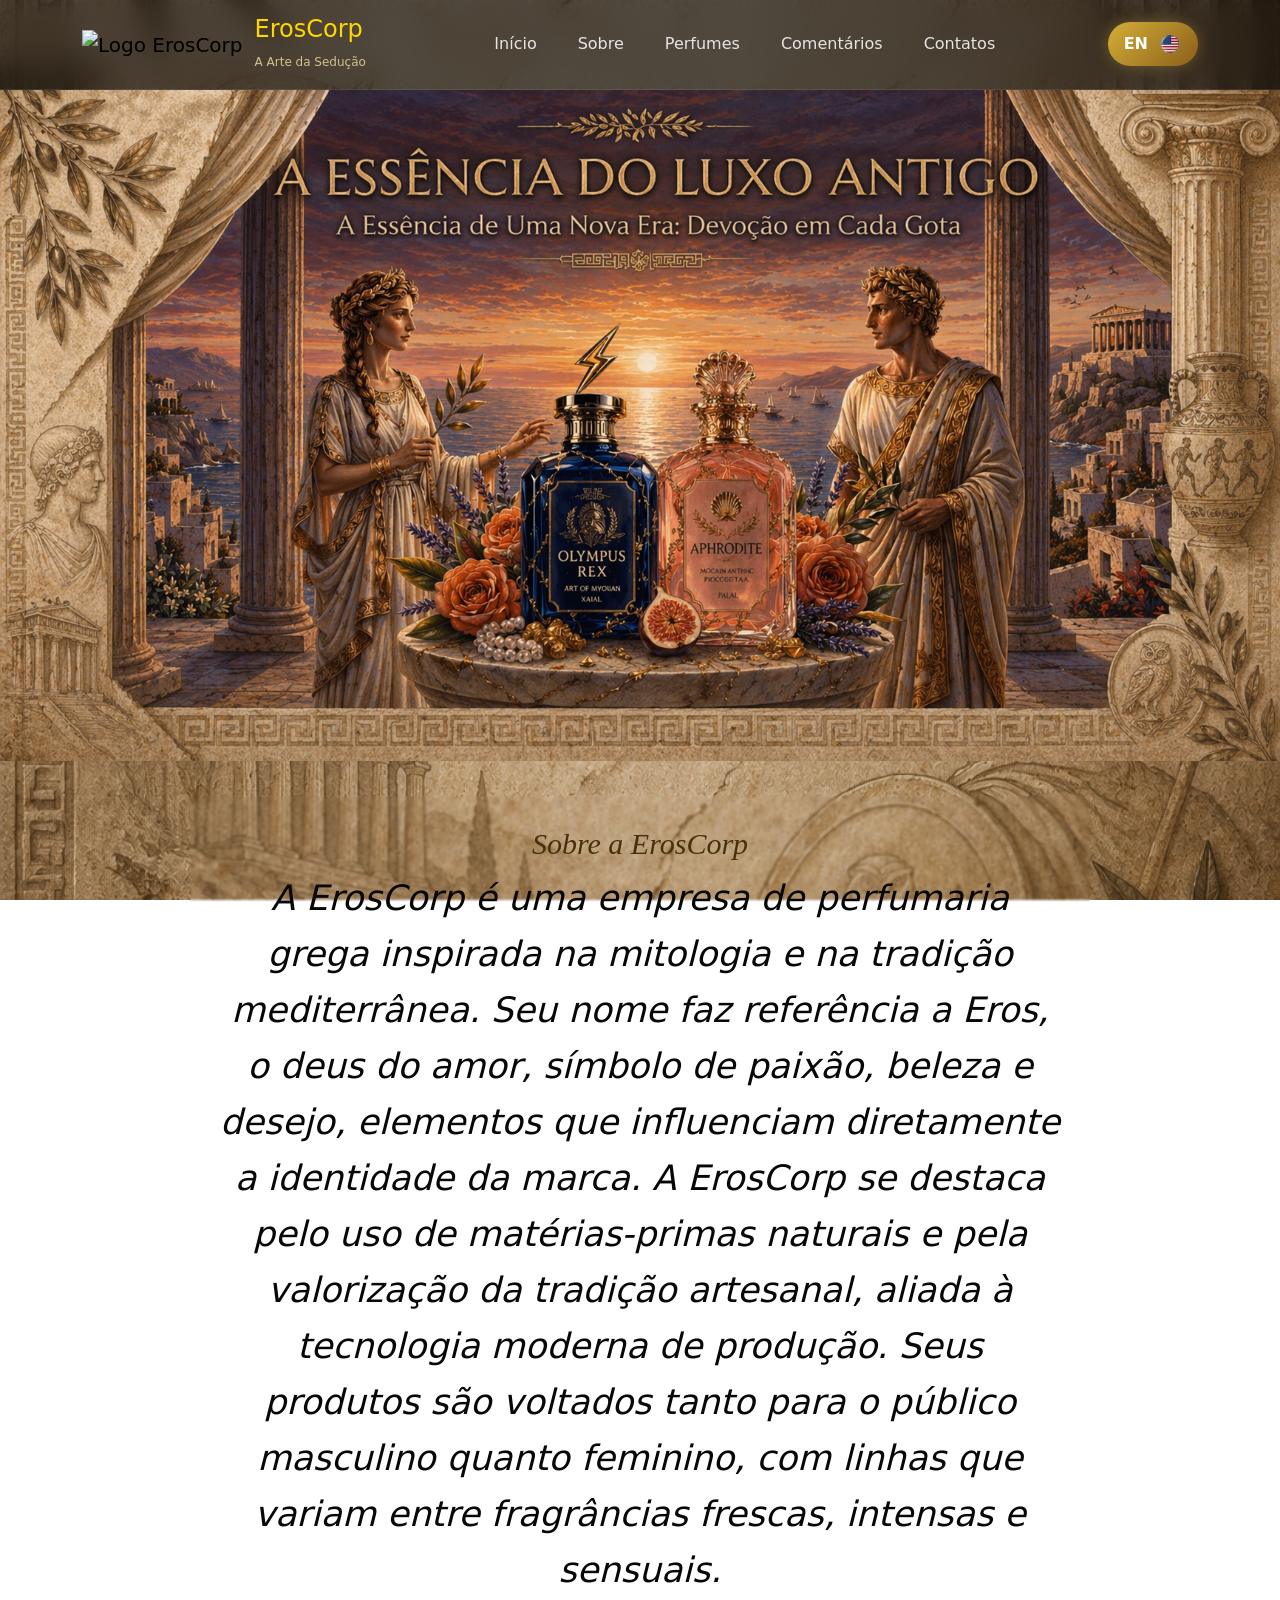
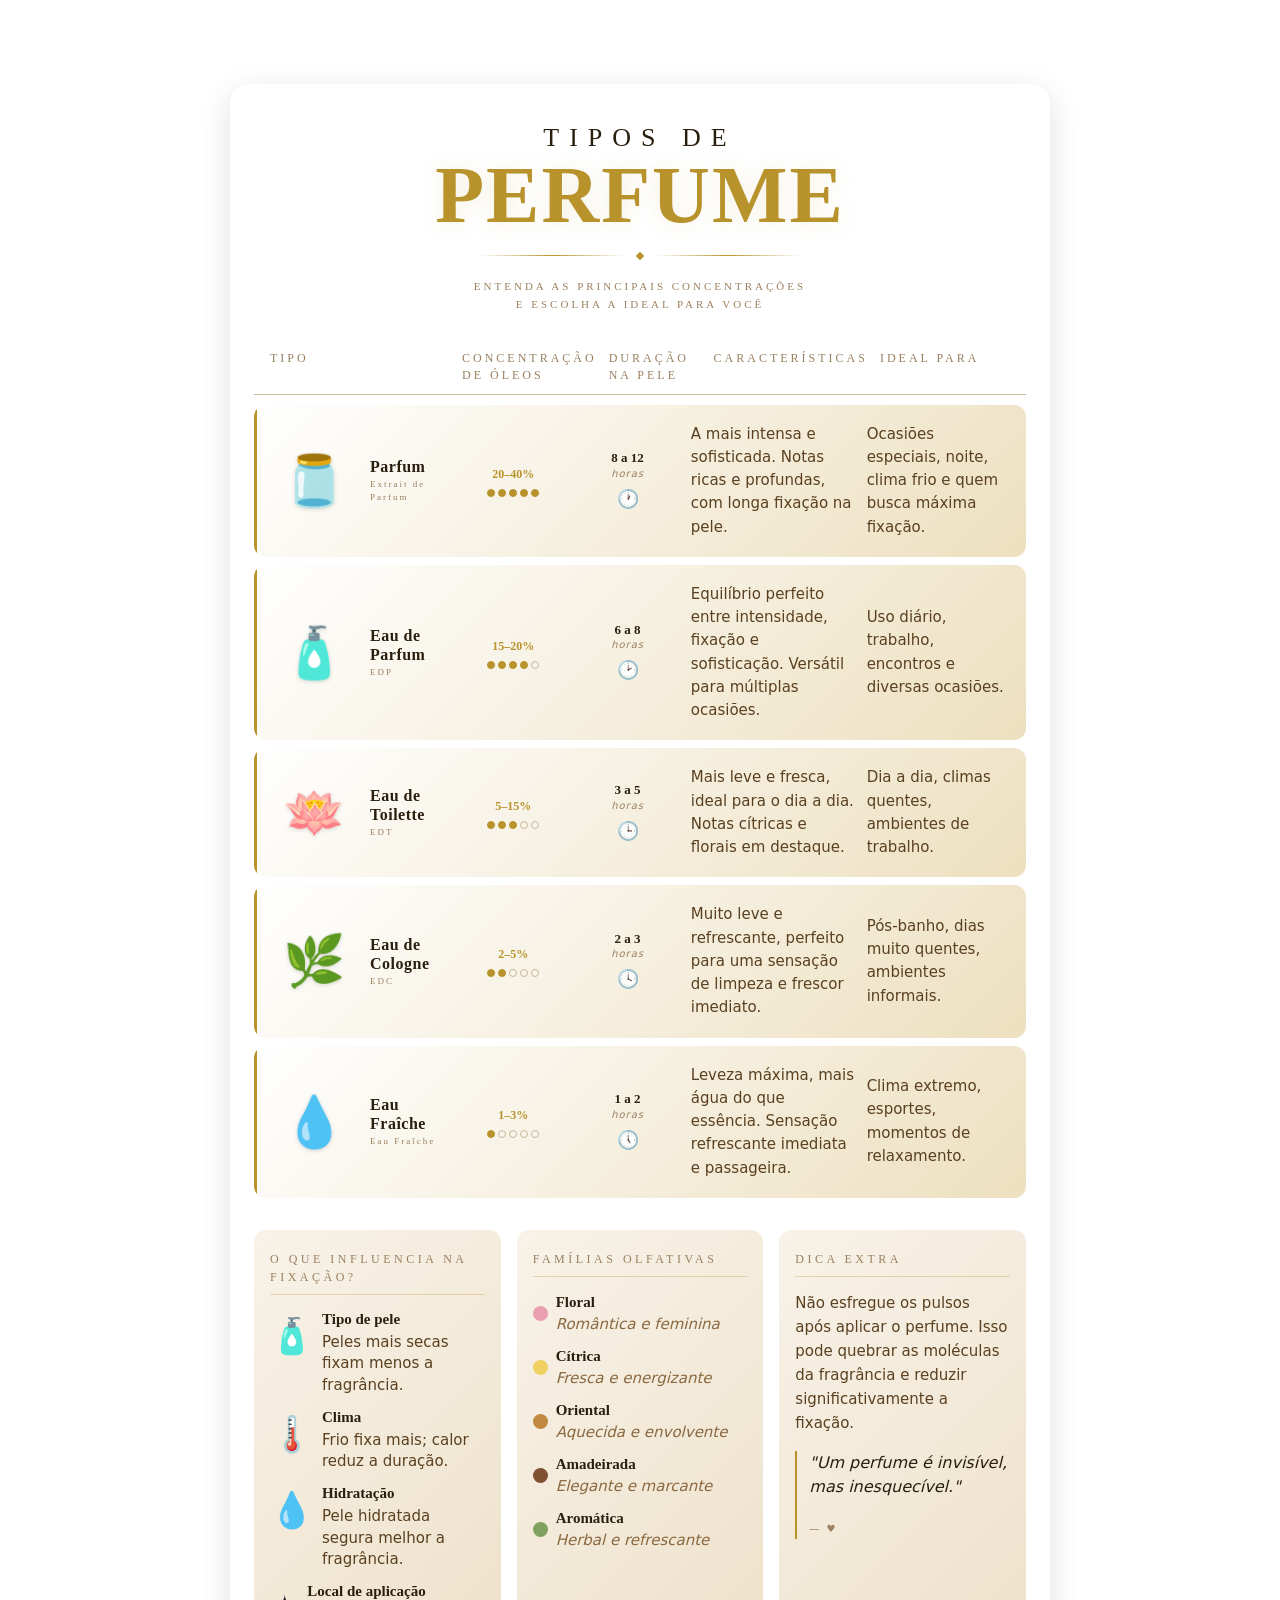
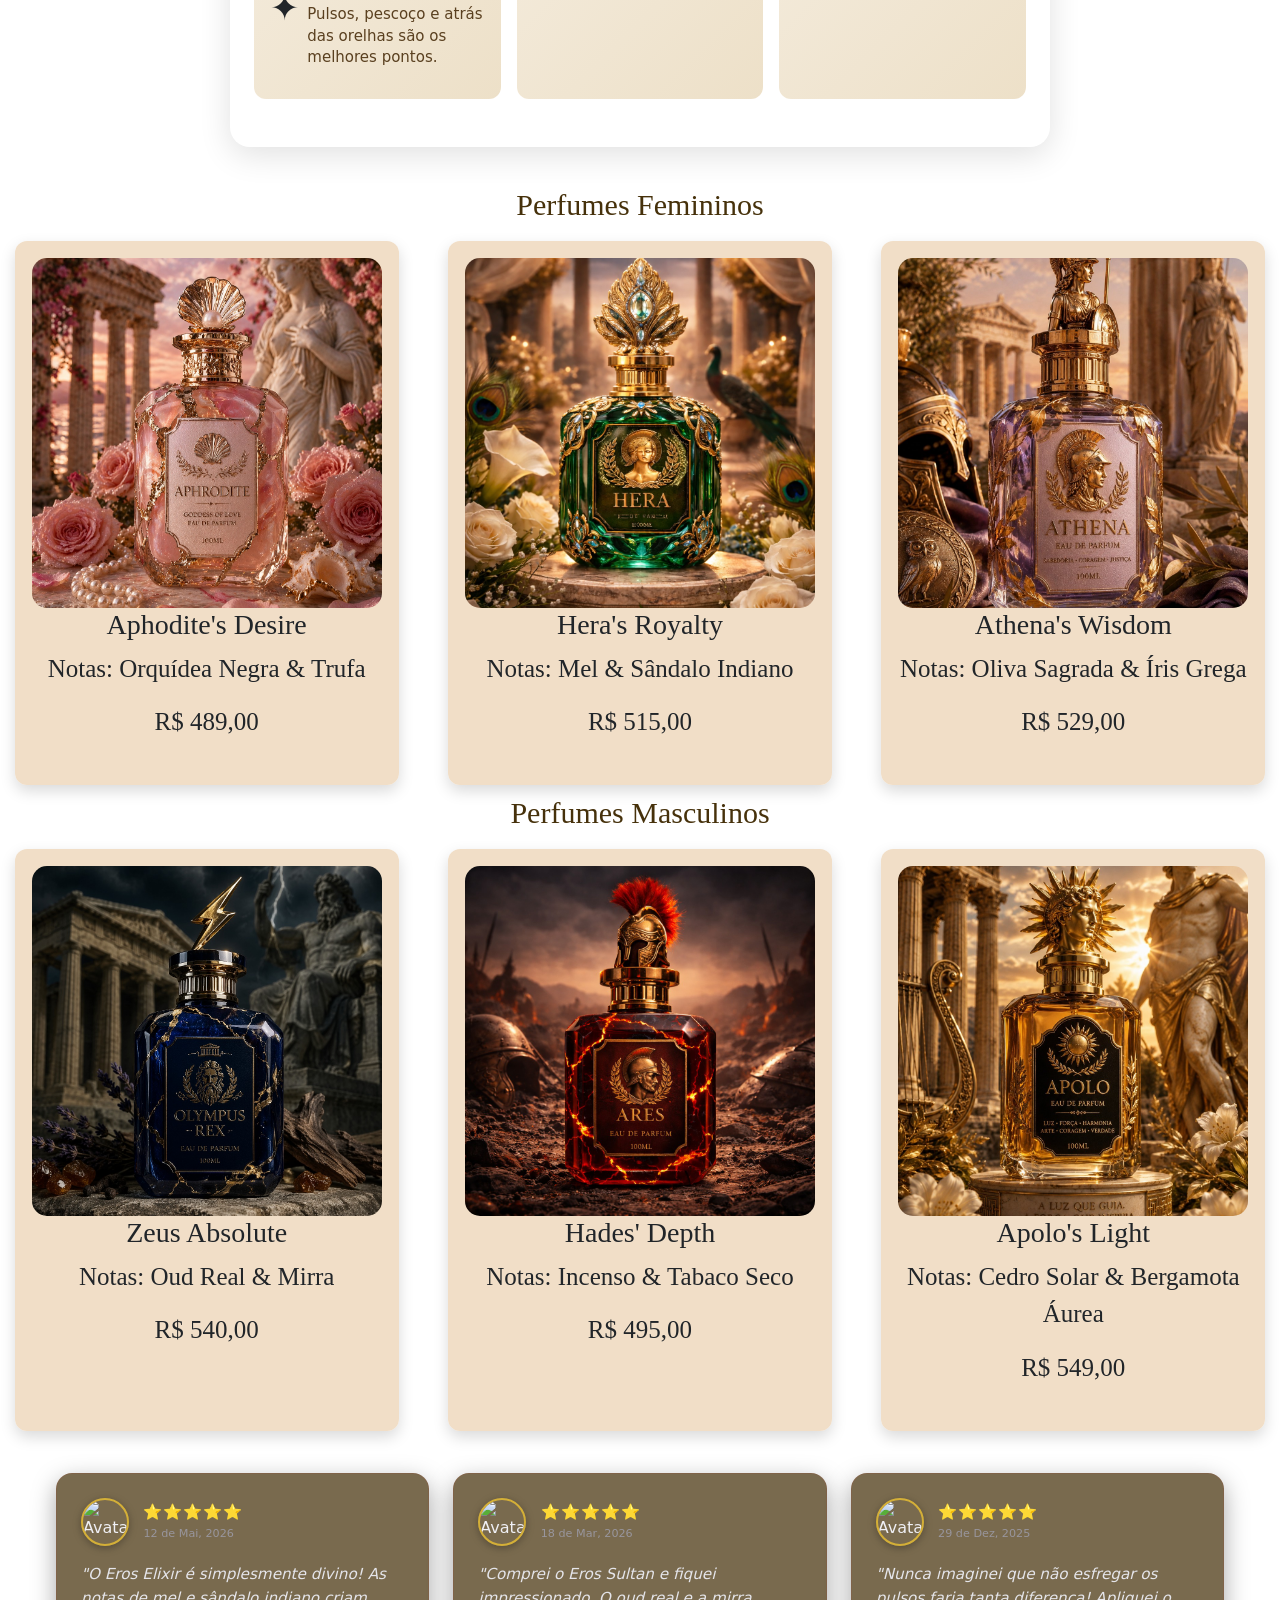
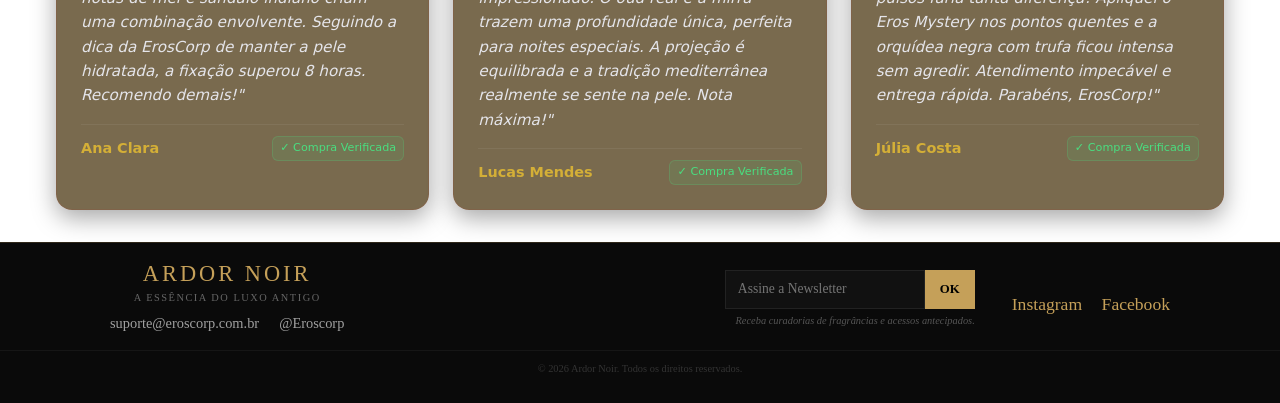
==== commit 98d7dab2: "20/05" ====
--- a/index.html
+++ b/index.html
@@ -167,6 +167,16 @@
           <div class="card-hint">Clique para detalhes ✦</div>
         </div>
 
+        <div class="card perf-card-clickable" onclick="abrirModal('athena')">
+          <img src="img/atena.png" alt="Athena's Wisdom">
+          <div class="card-info">
+            <h3>Athena's Wisdom</h3>
+            <p>Notas: Oliva Sagrada &amp; Íris Grega</p>
+            <span class="price">R$ 529,00</span>
+          </div>
+          <div class="card-hint">Clique para detalhes ✦</div>
+        </div>
+
       </div>
     </section>
 
@@ -190,6 +200,16 @@
             <h3>Hades' Depth</h3>
             <p>Notas: Incenso &amp; Tabaco Seco</p>
             <span class="price">R$ 495,00</span>
+          </div>
+          <div class="card-hint">Clique para detalhes ✦</div>
+        </div>
+
+        <div class="card perf-card-clickable" onclick="abrirModal('apolo')">
+          <img src="img/apolo.png" alt="Apolo's Light">
+          <div class="card-info">
+            <h3>Apolo's Light</h3>
+            <p>Notas: Cedro Solar &amp; Bergamota Áurea</p>
+            <span class="price">R$ 549,00</span>
           </div>
           <div class="card-hint">Clique para detalhes ✦</div>
         </div>
@@ -330,6 +350,72 @@
         <div class="perf-familia"><div class="perf-familia-dot" style="background:#805030"></div><span>Aromática Amadeirada</span></div>
         <div class="perf-desc">Inspirado em Ares, deus da guerra e da bravura. O incenso e o tabaco seco criam uma trilha seca e misteriosa, evocando força e aventura. Perfeito para o uso diário e ambientes ao ar livre.</div>
         <div class="perf-modal-preco">R$ 495,00</div>
+      </div>
+    </div>
+  </div>
+
+  <!-- MODAL: Athena's Wisdom -->
+  <div class="perf-modal-overlay" id="modal-athena">
+    <div class="perf-modal">
+      <button class="perf-modal-close" onclick="fecharModal('athena')">✕</button>
+      <div class="perf-modal-header fem-header">
+        <div class="perf-modal-emoji">🦉</div>
+        <div>
+          <div class="perf-modal-nome">Athena's Wisdom</div>
+          <div class="perf-modal-sub">Feminino · Majestoso · Inspirado em Atena</div>
+          <div class="perf-modal-badge fem-badge">Feminino</div>
+        </div>
+      </div>
+      <div class="perf-modal-body">
+        <div class="perf-modal-grid4">
+          <div class="perf-field"><div class="perf-field-label">Tipo</div><div class="perf-field-value">Eau de Parfum</div></div>
+          <div class="perf-field"><div class="perf-field-label">Volume</div><div class="perf-field-value">100 ml</div></div>
+          <div class="perf-field"><div class="perf-field-label">Concentração</div><div class="perf-field-value">19%</div></div>
+          <div class="perf-field"><div class="perf-field-label">Fixação</div><div class="perf-field-value">7–9 h</div></div>
+        </div>
+        <div class="perf-section-label">Notas Aromáticas</div>
+        <div class="perf-notes">
+          <div class="perf-note"><div class="perf-note-dot" style="background:#c0a0e0"></div><span class="perf-note-label">Saída</span><span class="perf-note-value">Bergamota &amp; Violeta</span></div>
+          <div class="perf-note"><div class="perf-note-dot" style="background:#8060b0"></div><span class="perf-note-label">Coração</span><span class="perf-note-value">Oliva Sagrada &amp; Íris Grega</span></div>
+          <div class="perf-note"><div class="perf-note-dot" style="background:#503080"></div><span class="perf-note-label">Fundo</span><span class="perf-note-value">Sândalo Branco &amp; Almíscar</span></div>
+        </div>
+        <div class="perf-section-label">Família Olfativa</div>
+        <div class="perf-familia"><div class="perf-familia-dot" style="background:#8060b0"></div><span>Floral Almiscarado</span></div>
+        <div class="perf-desc">Inspirado em Atena, deusa da sabedoria, coragem e justiça. A oliva sagrada e a íris grega evocam a serenidade e o poder da deusa guerreira, com um sillage elegante e intemporal — para mulheres que lideram com graça.</div>
+        <div class="perf-modal-preco">R$ 529,00</div>
+      </div>
+    </div>
+  </div>
+
+  <!-- MODAL: Apolo's Light -->
+  <div class="perf-modal-overlay" id="modal-apolo">
+    <div class="perf-modal">
+      <button class="perf-modal-close" onclick="fecharModal('apolo')">✕</button>
+      <div class="perf-modal-header masc-header">
+        <div class="perf-modal-emoji">☀️</div>
+        <div>
+          <div class="perf-modal-nome">Apolo's Light</div>
+          <div class="perf-modal-sub">Masculino · Radiante · Inspirado em Apolo</div>
+          <div class="perf-modal-badge masc-badge">Masculino</div>
+        </div>
+      </div>
+      <div class="perf-modal-body">
+        <div class="perf-modal-grid4">
+          <div class="perf-field"><div class="perf-field-label">Tipo</div><div class="perf-field-value">Eau de Parfum</div></div>
+          <div class="perf-field"><div class="perf-field-label">Volume</div><div class="perf-field-value">100 ml</div></div>
+          <div class="perf-field"><div class="perf-field-label">Concentração</div><div class="perf-field-value">20%</div></div>
+          <div class="perf-field"><div class="perf-field-label">Fixação</div><div class="perf-field-value">8–10 h</div></div>
+        </div>
+        <div class="perf-section-label">Notas Aromáticas</div>
+        <div class="perf-notes">
+          <div class="perf-note"><div class="perf-note-dot" style="background:#f0c840"></div><span class="perf-note-label">Saída</span><span class="perf-note-value">Bergamota Áurea &amp; Limão Siciliano</span></div>
+          <div class="perf-note"><div class="perf-note-dot" style="background:#c89020"></div><span class="perf-note-label">Coração</span><span class="perf-note-value">Cedro Solar &amp; Loureiro Grego</span></div>
+          <div class="perf-note"><div class="perf-note-dot" style="background:#805010"></div><span class="perf-note-label">Fundo</span><span class="perf-note-value">Âmbar Dourado &amp; Vetiver</span></div>
+        </div>
+        <div class="perf-section-label">Família Olfativa</div>
+        <div class="perf-familia"><div class="perf-familia-dot" style="background:#c89020"></div><span>Cítrico Amadeirado</span></div>
+        <div class="perf-desc">Inspirado em Apolo, deus da luz, arte e harmonia. A bergamota áurea e o cedro solar criam uma abertura luminosa e vibrante, evoluindo para uma base quente e sofisticada. Para o homem que ilumina cada ambiente que entra.</div>
+        <div class="perf-modal-preco">R$ 549,00</div>
       </div>
     </div>
   </div>
